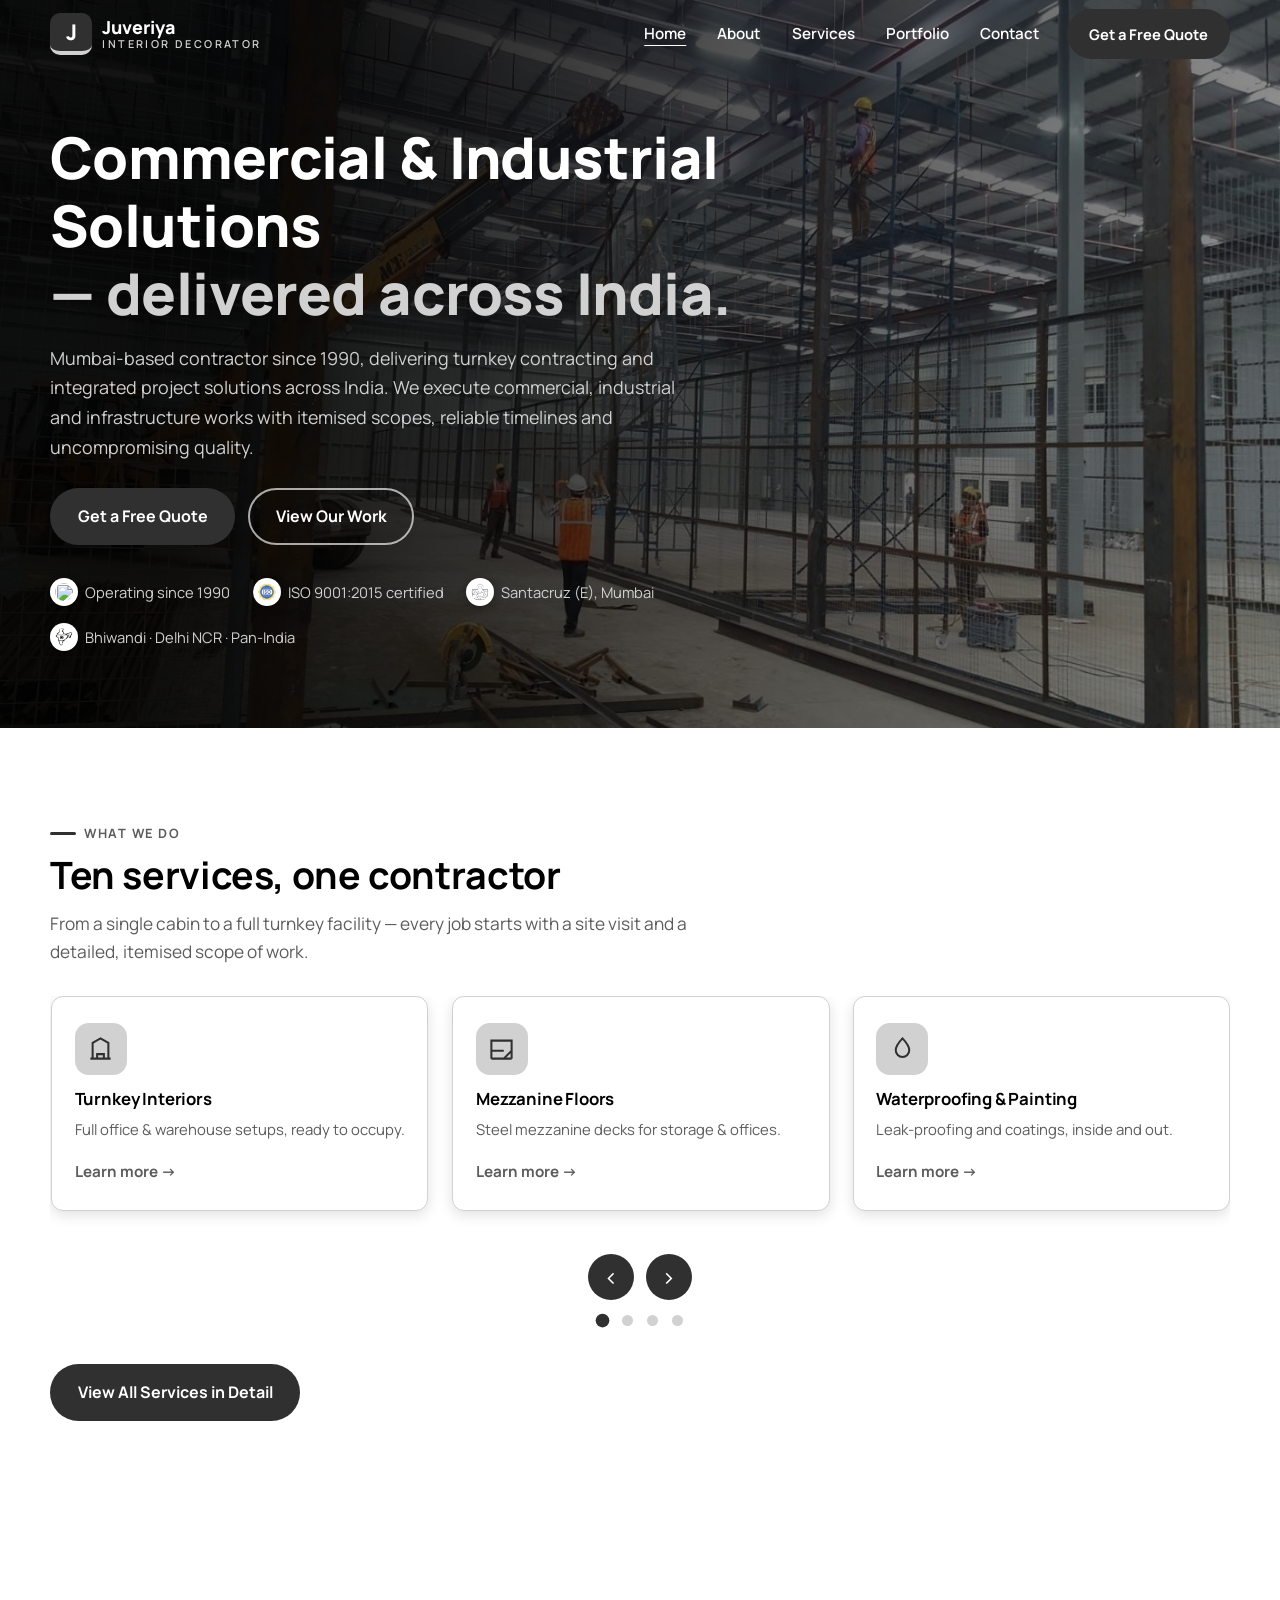
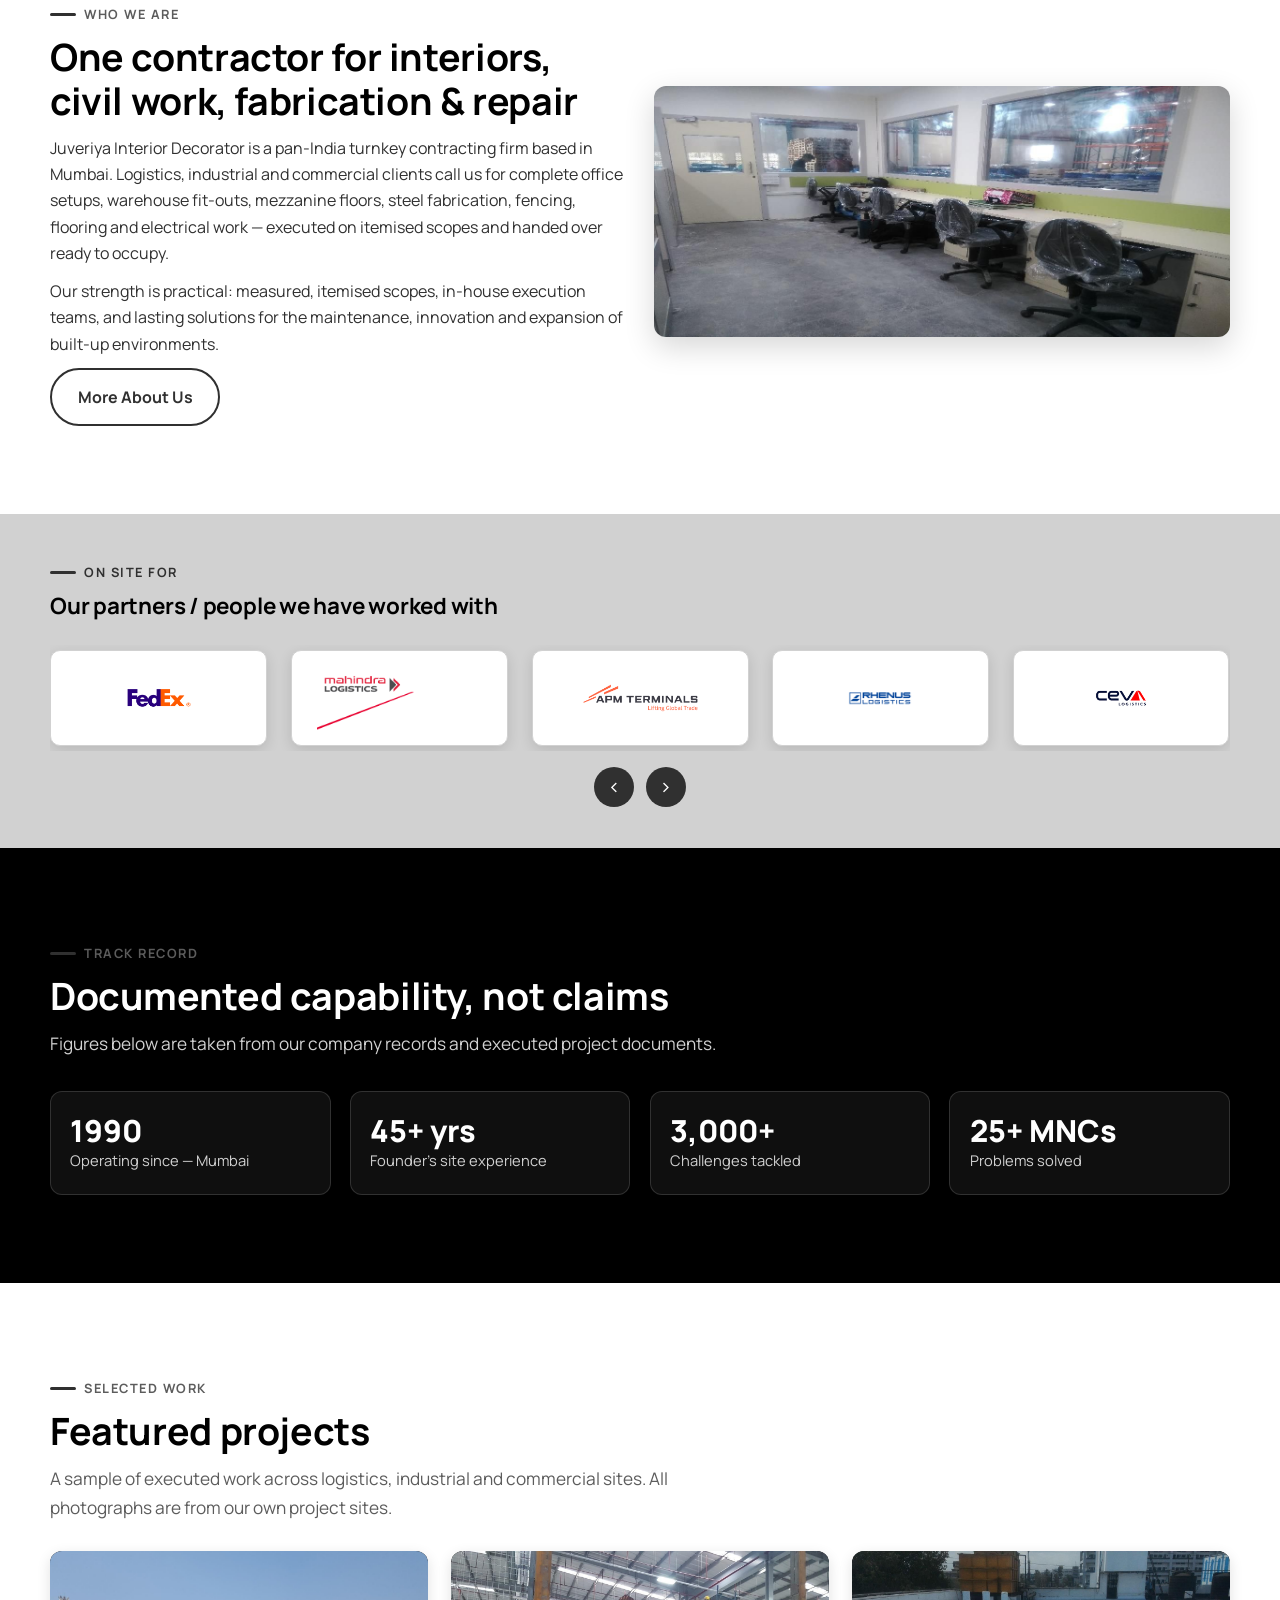
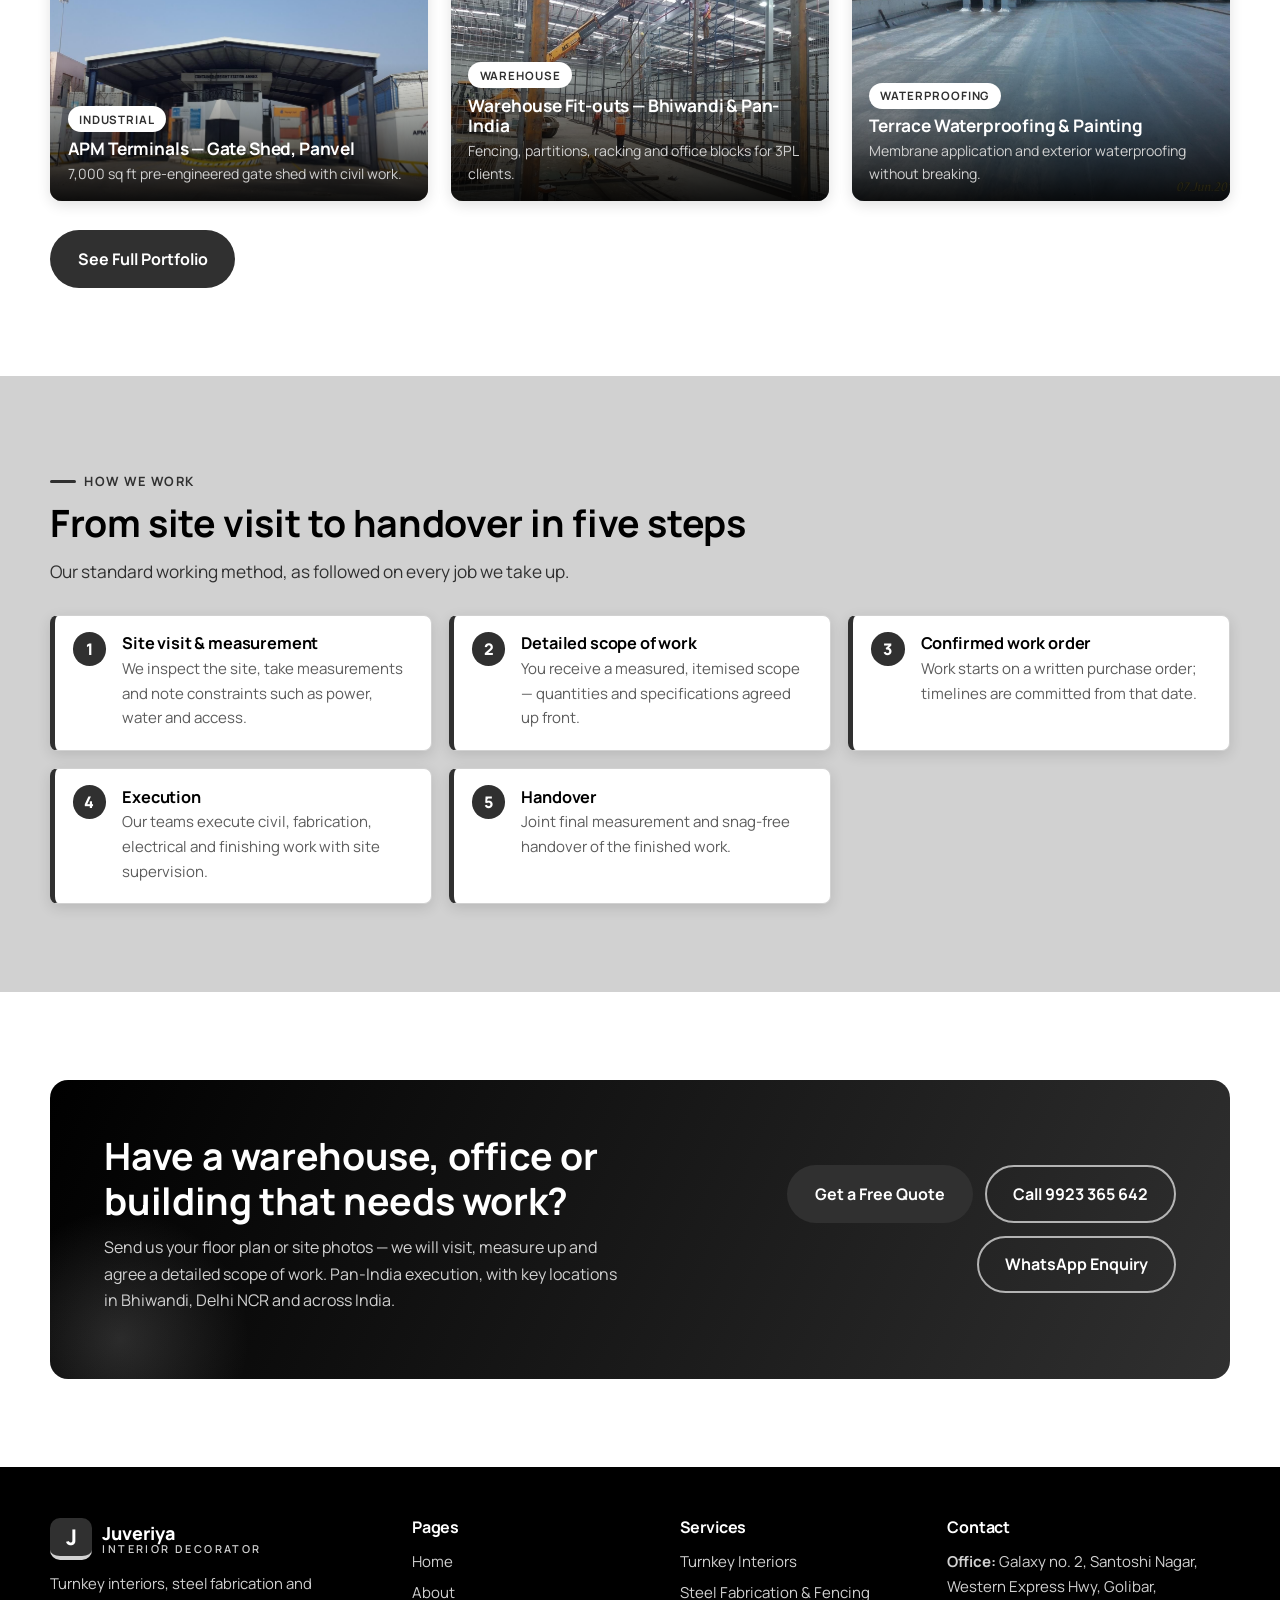
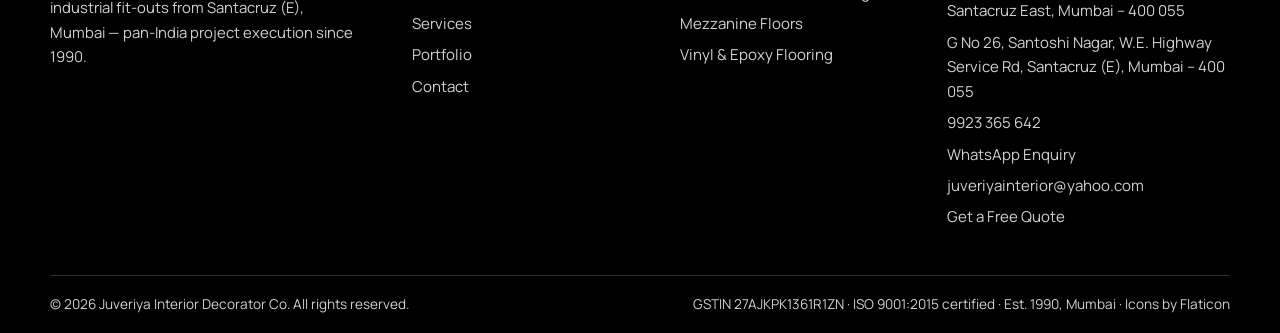
==== index.html @ 7cb2a0de "remove horse-TVS and tagline-Flyjac logo tiles from partner carousel (32 -> 30 tiles); include updat" ====
<!DOCTYPE html>
<html lang="en">
<head>
  <meta charset="UTF-8">
  <meta name="viewport" content="width=device-width, initial-scale=1.0">
  <title>Juveriya Interior Decorator | Pan-India Turnkey Interiors &amp; Industrial Fit-Outs</title>
  <meta name="description" content="Juveriya Interior Decorator, Mumbai (est. 1990, ISO 9001:2015 certified): pan-India turnkey office & warehouse interiors, steel fabrication, mezzanine floors, rolling shutters and vinyl/epoxy flooring for logistics, industrial and commercial clients. Get a free quote.">
  <meta property="og:title" content="Juveriya Interior Decorator | Pan-India Turnkey Interiors & Industrial Fit-Outs">
  <meta property="og:description" content="Mumbai contractor since 1990, executing turnkey projects pan-India — key locations Bhiwandi, Delhi NCR. Trusted by FedEx, Mahindra Logistics, APM Terminals, Rhenus, CEVA, TVS and more.">
  <meta property="og:type" content="website">
  <meta property="og:image" content="assets/images/hero-warehouse-fitout.jpg">
  <link rel="icon" type="image/svg+xml" href="assets/images/favicon.svg">
  <link rel="preconnect" href="https://fonts.googleapis.com">
  <link rel="preconnect" href="https://fonts.gstatic.com" crossorigin>
  <link href="https://fonts.googleapis.com/css2?family=Manrope:wght@400..800&display=swap" rel="stylesheet">
  <link rel="stylesheet" href="https://cdnjs.cloudflare.com/ajax/libs/OwlCarousel2/2.3.4/assets/owl.carousel.min.css">
  <link rel="stylesheet" href="https://cdnjs.cloudflare.com/ajax/libs/OwlCarousel2/2.3.4/assets/owl.theme.default.min.css">
  <link rel="stylesheet" href="css/styles.css">
</head>
<body>
  <a class="skip-link" href="#main">Skip to main content</a>

  <header class="site-header">
    <div class="container">
      <a class="brand" href="index.html" aria-label="Juveriya Interior Decorator — home">
        <span class="brand__mark" aria-hidden="true">J</span>
        <span class="brand__text"><span class="brand__name">Juveriya</span><span class="brand__sub">INTERIOR DECORATOR</span></span>
      </a>
      <nav class="main-nav" aria-label="Primary">
        <button class="nav-toggle" aria-expanded="false" aria-controls="nav-list" aria-label="Open menu"><span></span><span></span><span></span></button>
        <ul class="nav__list" id="nav-list">
          <li><a href="index.html" aria-current="page">Home</a></li>
          <li><a href="about.html">About</a></li>
          <li><a href="services.html">Services</a></li>
          <li><a href="portfolio.html">Portfolio</a></li>
          <li><a href="contact.html">Contact</a></li>
        </ul>
        <a class="btn btn--primary nav__cta" href="contact.html">Get a Free Quote</a>
      </nav>
    </div>
  </header>
  <div class="nav-scrim" aria-hidden="true"></div>

  <main id="main">
    <!-- HERO -->
    <section class="hero" aria-labelledby="hero-heading">
      <div class="hero__bg" aria-hidden="true">
        <img src="assets/images/hero-warehouse-fitout.jpg" alt="" fetchpriority="high">
      </div>
      <div class="container">
        <div class="hero__inner">
          <h1 id="hero-heading">Commercial &amp; Industrial Solutions<br><span class="accent">— delivered across India.</span></h1>
          <p>Mumbai-based contractor since 1990, delivering turnkey contracting and integrated project solutions across India. We execute commercial, industrial and infrastructure works with itemised scopes, reliable timelines and uncompromising quality.</p>
          <div class="hero__ctas">
            <a class="btn btn--primary" href="contact.html">Get a Free Quote</a>
            <a class="btn btn--ghost" href="portfolio.html">View Our Work</a>
          </div>
          <ul class="hero__meta">
            <li><img src="assets/images/icons/chip-calendar.png" alt="" width="24" height="24">Operating since 1990</li>
            <li><img src="assets/images/icons/chip-iso.png" alt="" width="24" height="24">ISO 9001:2015 certified</li>
            <li><img src="assets/images/icons/chip-location.png" alt="" width="24" height="24">Santacruz (E), Mumbai</li>
            <li><img src="assets/images/icons/chip-india.png" alt="" width="24" height="24">Bhiwandi · Delhi NCR · Pan-India</li>
          </ul>
        </div>
      </div>
    </section>

    <!-- SERVICES CAROUSEL -->
    <section class="section" aria-labelledby="services-heading">
      <div class="container">
        <div class="reveal">
          <span class="eyebrow">What we do</span>
          <h2 id="services-heading">Ten services, one contractor</h2>
          <p class="lead">From a single cabin to a full turnkey facility — every job starts with a site visit and a detailed, itemised scope of work.</p>
        </div>
        <div class="owl-carousel owl-theme services-carousel reveal" id="services-carousel">
          <article class="item"><div class="svc-card">
            <div class="card__icon" aria-hidden="true"><svg viewBox="0 0 24 24" fill="none" stroke="currentColor" stroke-width="1.8"><path d="M3 21h18M5 21V7l7-4 7 4v14M9 21v-4h6v4M9 10h.01M15 10h.01"/></svg></div>
            <h3>Turnkey Interiors</h3><p>Full office &amp; warehouse setups, ready to occupy.</p>
            <a class="card__link" href="services.html#turnkey">Learn more →</a>
          </div></article>
          <article class="item"><div class="svc-card">
            <div class="card__icon" aria-hidden="true"><svg viewBox="0 0 24 24" fill="none" stroke="currentColor" stroke-width="1.8"><path d="M3 21V5h18v16M3 21h18M3 14h11M14 21l7-7"/></svg></div>
            <h3>Mezzanine Floors</h3><p>Steel mezzanine decks for storage &amp; offices.</p>
            <a class="card__link" href="services.html#mezzanine">Learn more →</a>
          </div></article>
          <article class="item"><div class="svc-card">
            <div class="card__icon" aria-hidden="true"><svg viewBox="0 0 24 24" fill="none" stroke="currentColor" stroke-width="1.8"><path d="M12 3s6 6.3 6 10.5a6 6 0 0 1-12 0C6 9.3 12 3 12 3Z"/></svg></div>
            <h3>Waterproofing &amp; Painting</h3><p>Leak-proofing and coatings, inside and out.</p>
            <a class="card__link" href="services.html#waterproofing">Learn more →</a>
          </div></article>
          <article class="item"><div class="svc-card">
            <div class="card__icon" aria-hidden="true"><svg viewBox="0 0 24 24" fill="none" stroke="currentColor" stroke-width="1.8"><path d="M4 20V10l5-5h9l2 5v10M4 20h16M8 20v-6h8v6M8 10V5h5"/></svg></div>
            <h3>Fabrication &amp; Steel</h3><p>Sheds, fencing and structural steelwork.</p>
            <a class="card__link" href="services.html#fabrication">Learn more →</a>
          </div></article>
          <article class="item"><div class="svc-card">
            <div class="card__icon" aria-hidden="true"><svg viewBox="0 0 24 24" fill="none" stroke="currentColor" stroke-width="1.8"><path d="M4 5h16M4 12h16M4 19h16M7 3v4M7 10v4M7 17v4"/></svg></div>
            <h3>Racking &amp; Relocation</h3><p>Storage racks, shifting and dismantling.</p>
            <a class="card__link" href="services.html#racking">Learn more →</a>
          </div></article>
          <article class="item"><div class="svc-card">
            <div class="card__icon" aria-hidden="true"><svg viewBox="0 0 24 24" fill="none" stroke="currentColor" stroke-width="1.8"><path d="M13 2 4.5 13.5H11L9.5 22 19 10h-6.5L13 2Z"/></svg></div>
            <h3>Electrical &amp; CCTV</h3><p>Power, lighting, networking and security.</p>
            <a class="card__link" href="services.html#electrical">Learn more →</a>
          </div></article>
          <article class="item"><div class="svc-card">
            <div class="card__icon" aria-hidden="true"><svg viewBox="0 0 24 24" fill="none" stroke="currentColor" stroke-width="1.8"><path d="M7 3h10v5H7zM7 8v11a2 2 0 0 0 2 2h6a2 2 0 0 0 2-2V8M10 12h4"/></svg></div>
            <h3>Plumbing &amp; Finishing</h3><p>Plumbing, cladding and final finishes.</p>
            <a class="card__link" href="services.html#finishing">Learn more →</a>
          </div></article>
          <article class="item"><div class="svc-card">
            <div class="card__icon" aria-hidden="true"><svg viewBox="0 0 24 24" fill="none" stroke="currentColor" stroke-width="1.8"><path d="M3 5h18v14H3zM3 9h18M3 13h18M3 17h18"/></svg></div>
            <h3>Shutters, Gates &amp; Docks</h3><p>Rolling shutters, heavy gates, trolleys, dock fabrication.</p>
            <a class="card__link" href="services.html#shutters-gates">Learn more →</a>
          </div></article>
          <article class="item"><div class="svc-card">
            <div class="card__icon" aria-hidden="true"><svg viewBox="0 0 24 24" fill="none" stroke="currentColor" stroke-width="1.8"><path d="M3 3h18v18H3zM3 12h18M12 3v18"/></svg></div>
            <h3>Vinyl &amp; Epoxy Flooring</h3><p>Heavy-duty vinyl and epoxy floor finishes.</p>
            <a class="card__link" href="services.html#flooring">Learn more →</a>
          </div></article>
          <article class="item"><div class="svc-card">
            <div class="card__icon" aria-hidden="true"><svg viewBox="0 0 24 24" fill="none" stroke="currentColor" stroke-width="1.8"><rect x="6" y="3" width="12" height="18" rx="1"/><circle cx="14.5" cy="12" r="1" fill="currentColor"/><path d="M6 7h12"/></svg></div>
            <h3>Doors &amp; Paneling</h3><p>Safety doors, paneling, molding, ceilings.</p>
            <a class="card__link" href="services.html#doors-paneling">Learn more →</a>
          </div></article>
        </div>
        <div style="margin-top:1.6rem" class="reveal">
          <a class="btn btn--dark" href="services.html">View All Services in Detail</a>
        </div>
      </div>
    </section>

    <!-- INTRO -->
    <section class="section" aria-labelledby="intro-heading">
      <div class="container split">
        <div class="reveal">
          <span class="eyebrow">Who we are</span>
          <h2 id="intro-heading">One contractor for interiors, civil work, fabrication &amp; repair</h2>
          <p>Juveriya Interior Decorator is a pan-India turnkey contracting firm based in Mumbai. Logistics, industrial and commercial clients call us for complete office setups, warehouse fit-outs, mezzanine floors, steel fabrication, fencing, flooring and electrical work — executed on itemised scopes and handed over ready to occupy.</p>
          <p>Our strength is practical: measured, itemised scopes, in-house execution teams, and lasting solutions for the maintenance, innovation and expansion of built-up environments.</p>
          <a class="btn btn--outline" href="about.html">More About Us</a>
        </div>
        <div class="reveal">
          <img src="assets/images/warehouse-office-interior.jpg" alt="Finished warehouse office interior with workstations and glazed partitions executed by Juveriya Interior Decorator" loading="lazy" width="1227" height="535">
        </div>
      </div>
    </section>

    <!-- CLIENTS STRIP -->
    <section class="section section--soft" aria-labelledby="clients-heading" style="padding-block:2.6rem">
      <div class="container">
        <div class="reveal">
          <span class="eyebrow">On site for</span>
          <h2 id="clients-heading" style="font-size:1.4rem">Our partners / people we have worked with</h2>
        </div>
        <ul class="owl-carousel owl-theme clients-carousel reveal" id="clients-carousel" aria-label="Partner and client logos — rotating">
          <li class="item"><img src="assets/images/logos/fedex.png" alt="FedEx" loading="lazy" width="256" height="256"></li>
          <li class="item"><img src="assets/images/logos/mahindra-logistics.png" alt="Mahindra Logistics" loading="lazy" width="423" height="168"></li>
          <li class="item"><img src="assets/images/logos/apm-terminals.png" alt="APM Terminals" loading="lazy" width="900" height="500"></li>
          <li class="item"><img src="assets/images/logos/rhenus.png" alt="Rhenus Logistics" loading="lazy" width="280" height="280"></li>
          <li class="item"><img src="assets/images/logos/ceva-logistics.png" alt="CEVA Logistics" loading="lazy" width="256" height="256"></li>
          <li class="item"><img src="assets/images/logos/tvs-supply-chain.png" alt="TVS Supply Chain Solutions" loading="lazy" width="256" height="256"></li>
          <li class="item"><img src="assets/images/logos/msc.png" alt="MSC" loading="lazy" width="200" height="200"></li>
          <li class="item"><img src="assets/images/logos/dachser.png" alt="Dachser" loading="lazy" width="256" height="256"></li>
          <li class="item"><img src="assets/images/logos/avvashya-cci.png" alt="Avvashya CCI" loading="lazy" width="256" height="256"></li>
          <li class="item"><img src="assets/images/logos/uidai.png" alt="UIDAI" loading="lazy" width="256" height="256"></li>
          <li class="item"><img src="assets/images/logos/the-lalit.png" alt="The Lalit" loading="lazy" width="256" height="256"></li>
          <li class="item"><img src="assets/images/logos/jw-marriott.png" alt="Marriott" loading="lazy" width="256" height="256"></li>
          <li class="item"><img src="assets/images/logos/apl-logistics.png" alt="APL Logistics" loading="lazy" width="900" height="402"></li>
          <li class="item"><img src="assets/images/logos/alcargo.png" alt="Allcargo Logistics" loading="lazy" width="534" height="374"></li>
          <li class="item"><img src="assets/images/logos/birdview_global_logistics_pvt_ltd_logo.jpeg" alt="Birdview Global Logistics" loading="lazy" width="200" height="200"></li>
          <li class="item"><img src="assets/images/logos/Crane_WW_Logo.png" alt="Crane Worldwide Logistics" loading="lazy" width="684" height="180"></li>
          <li class="item"><img src="assets/images/logos/DpWorld.png" alt="DP World" loading="lazy" width="199" height="148"></li>
          <li class="item"><img src="assets/images/logos/emiza_inc.png" alt="Emiza" loading="lazy" width="820" height="360"></li>
          <li class="item"><img src="assets/images/logos/feiCargo.png" alt="FEI Cargo" loading="lazy" width="148" height="148"></li>
          <li class="item"><img src="assets/images/logos/Flyjack.png" alt="Flyjack" loading="lazy" width="447" height="447"></li>
          <li class="item"><img src="assets/images/logos/Furlenco.jpg" alt="Furlenco" loading="lazy" width="2480" height="969"></li>
          <li class="item"><img src="assets/images/logos/K11.png" alt="K11 Academy" loading="lazy" width="499" height="300"></li>
          <li class="item"><img src="assets/images/logos/KSH.png" alt="KSH" loading="lazy" width="400" height="265"></li>
          <li class="item"><img src="assets/images/logos/mantra.jpg" alt="Mantra" loading="lazy" width="360" height="360"></li>
          <li class="item"><img src="assets/images/logos/Mol.png" alt="MOL" loading="lazy" width="255" height="82"></li>
          <li class="item"><img src="assets/images/logos/New_Breed_Logistics_logo_200x116.jpg" alt="New Breed Logistics" loading="lazy" width="200" height="116"></li>
          <li class="item"><img src="assets/images/logos/psipl.png" alt="PSIPL" loading="lazy" width="586" height="363"></li>
          <li class="item"><img src="assets/images/logos/SaarTransport.jpg" alt="SAR Transport" loading="lazy" width="200" height="200"></li>
          <li class="item"><img src="assets/images/logos/samsara.png" alt="Samsara Shipping" loading="lazy" width="771" height="181"></li>
          <li class="item"><img src="assets/images/logos/technova-logo-new.png" alt="TechNova" loading="lazy" width="500" height="451"></li>
        </ul>
      </div>
    </section>

    <!-- NUMBERS -->
    <section class="section section--dark" aria-labelledby="numbers-heading">
      <div class="container">
        <div class="reveal">
          <span class="eyebrow">Track record</span>
          <h2 id="numbers-heading">Documented capability, not claims</h2>
          <p class="lead">Figures below are taken from our company records and executed project documents.</p>
        </div>
        <div class="stats reveal">
          <div class="stat"><div class="stat__num">1990</div><div class="stat__label">Operating since — Mumbai</div></div>
          <div class="stat"><div class="stat__num">45+ yrs</div><div class="stat__label">Founder's site experience</div></div>
          <div class="stat"><div class="stat__num">3,000+</div><div class="stat__label">Challenges tackled</div></div>
          <div class="stat"><div class="stat__num">25+ MNCs</div><div class="stat__label">Problems solved</div></div>
        </div>
      </div>
    </section>

    <!-- FEATURED PROJECTS -->
    <section class="section" aria-labelledby="featured-heading">
      <div class="container">
        <div class="reveal">
          <span class="eyebrow">Selected work</span>
          <h2 id="featured-heading">Featured projects</h2>
          <p class="lead">A sample of executed work across logistics, industrial and commercial sites. All photographs are from our own project sites.</p>
        </div>
        <div class="grid grid--3" style="margin-top:1.8rem">
          <a class="project-card reveal" href="portfolio.html">
            <img src="assets/images/apm-gate-shed-panvel.jpg" alt="Completed 7,000 sq ft gate shed at APM Terminals, Panvel" loading="lazy" width="1520" height="1054">
            <div class="project-card__body"><span class="tag">Industrial</span><h3>APM Terminals — Gate Shed, Panvel</h3><p>7,000 sq ft pre-engineered gate shed with civil work.</p></div>
          </a>
          <a class="project-card reveal" href="portfolio.html">
            <img src="assets/images/hero-warehouse-fitout.jpg" alt="Wire-mesh fencing and partition work inside a large warehouse" loading="lazy" width="1412" height="917">
            <div class="project-card__body"><span class="tag">Warehouse</span><h3>Warehouse Fit-outs — Bhiwandi &amp; Pan-India</h3><p>Fencing, partitions, racking and office blocks for 3PL clients.</p></div>
          </a>
          <a class="project-card reveal" href="portfolio.html">
            <img src="assets/images/terrace-waterproofing-membrane.jpg" alt="Terrace waterproofing membrane applied over a large roof" loading="lazy" width="1467" height="880">
            <div class="project-card__body"><span class="tag">Waterproofing</span><h3>Terrace Waterproofing &amp; Painting</h3><p>Membrane application and exterior waterproofing without breaking.</p></div>
          </a>
        </div>
        <div style="margin-top:1.8rem" class="reveal">
          <a class="btn btn--dark" href="portfolio.html">See Full Portfolio</a>
        </div>
      </div>
    </section>

    <!-- HOW WE WORK -->
    <section class="section section--soft" aria-labelledby="process-heading">
      <div class="container">
        <div class="reveal">
          <span class="eyebrow">How we work</span>
          <h2 id="process-heading">From site visit to handover in five steps</h2>
          <p class="lead">Our standard working method, as followed on every job we take up.</p>
        </div>
        <div class="steps">
          <div class="step reveal"><h3>Site visit &amp; measurement</h3><p>We inspect the site, take measurements and note constraints such as power, water and access.</p></div>
          <div class="step reveal"><h3>Detailed scope of work</h3><p>You receive a measured, itemised scope — quantities and specifications agreed up front.</p></div>
          <div class="step reveal"><h3>Confirmed work order</h3><p>Work starts on a written purchase order; timelines are committed from that date.</p></div>
          <div class="step reveal"><h3>Execution</h3><p>Our teams execute civil, fabrication, electrical and finishing work with site supervision.</p></div>
          <div class="step reveal"><h3>Handover</h3><p>Joint final measurement and snag-free handover of the finished work.</p></div>
        </div>
      </div>
    </section>

    <!-- CTA -->
    <section class="section" aria-labelledby="cta-heading">
      <div class="container">
        <div class="cta-banner reveal">
          <div>
            <h2 id="cta-heading">Have a warehouse, office or building that needs work?</h2>
            <p>Send us your floor plan or site photos — we will visit, measure up and agree a detailed scope of work. Pan-India execution, with key locations in Bhiwandi, Delhi NCR and across India.</p>
          </div>
          <div class="cta-banner__actions">
            <a class="btn btn--primary" href="contact.html">Get a Free Quote</a>
            <a class="btn btn--ghost" href="tel:+919923365642">Call 9923 365 642</a>
            <a class="btn btn--ghost" href="https://wa.me/919923365642" target="_blank" rel="noopener">WhatsApp Enquiry</a>
          </div>
        </div>
      </div>
    </section>
  </main>

  <footer class="site-footer">
    <div class="container">
      <div class="footer-grid">
        <div class="footer-brand">
          <a class="brand" href="index.html" aria-label="Juveriya Interior Decorator — home">
            <span class="brand__mark" aria-hidden="true">J</span>
            <span class="brand__text"><span class="brand__name">Juveriya</span><span class="brand__sub">INTERIOR DECORATOR</span></span>
          </a>
          <p>Turnkey interiors, steel fabrication and industrial fit-outs from Santacruz (E), Mumbai — pan-India project execution since 1990.</p>
        </div>
        <nav aria-label="Footer">
          <h3>Pages</h3>
          <ul>
            <li><a href="index.html">Home</a></li>
            <li><a href="about.html">About</a></li>
            <li><a href="services.html">Services</a></li>
            <li><a href="portfolio.html">Portfolio</a></li>
            <li><a href="contact.html">Contact</a></li>
          </ul>
        </nav>
        <nav aria-label="Services footer">
          <h3>Services</h3>
          <ul>
            <li><a href="services.html#turnkey">Turnkey Interiors</a></li>
            <li><a href="services.html#fabrication">Steel Fabrication &amp; Fencing</a></li>
            <li><a href="services.html#mezzanine">Mezzanine Floors</a></li>
            <li><a href="services.html#flooring">Vinyl &amp; Epoxy Flooring</a></li>
          </ul>
        </nav>
        <div>
          <h3>Contact</h3>
          <ul>
            <li><strong>Office:</strong> Galaxy no. 2, Santoshi Nagar, Western Express Hwy, Golibar, Santacruz East, Mumbai – 400 055</li>
            <li>G No 26, Santoshi Nagar, W.E. Highway Service Rd, Santacruz (E), Mumbai – 400 055</li>
            <li><a href="tel:+919923365642">9923 365 642</a></li>
            <li><a href="https://wa.me/919923365642" target="_blank" rel="noopener">WhatsApp Enquiry</a></li>
            <li><a href="mailto:juveriyainterior@yahoo.com">juveriyainterior@yahoo.com</a></li>
            <li><a href="contact.html">Get a Free Quote</a></li>
          </ul>
        </div>
      </div>
      <div class="footer-bottom">
        <p>© <span data-year>2026</span> Juveriya Interior Decorator Co. All rights reserved.</p>
        <p>GSTIN 27AJKPK1361R1ZN · ISO 9001:2015 certified · Est. 1990, Mumbai · Icons by <a href="https://www.flaticon.com/" target="_blank" rel="noopener">Flaticon</a></p>
      </div>
    </div>
  </footer>

  <script src="https://cdnjs.cloudflare.com/ajax/libs/jquery/3.7.1/jquery.min.js"></script>
  <script src="https://cdnjs.cloudflare.com/ajax/libs/OwlCarousel2/2.3.4/owl.carousel.min.js"></script>
  <script src="js/main.js" defer></script>
</body>
</html>
---- css/styles.css ----
/* ============================================================
   Juveriya Interior Decorator — styles.css
   Brand tokens (re-theme here): colours, fonts, spacing.
   Mobile-first. Breakpoints: 720px (tablet), 1080px (desktop).
   ============================================================ */
:root {
  /* ---- Brand: graphite-grey palette (client design system) ---- */
  --black: #000000;          /* strong backgrounds, headings */
  --graphite-900: #303030;   /* dark graphite: primary surfaces, controls */
  --graphite-600: #5C5C5C;   /* graphite grey: secondary surfaces & accents */
  --graphite-200: #D1D1D1;   /* light grey: borders, dividers, muted elements */
  --white: #FFFFFF;

  /* Semantic aliases */
  --ink: var(--graphite-900);      /* body text */
  --muted: var(--graphite-600);    /* secondary text */
  --line: var(--graphite-200);     /* borders */
  --bg: var(--white);
  --bg-soft: var(--graphite-200);  /* secondary section surface */
  --bg-dark: var(--black);         /* strong section surface */
  --accent: var(--graphite-900);   /* primary actions & accents (light surfaces) */
  --on-dark: var(--graphite-200);  /* secondary text on dark surfaces */

  /* Type */
  --font-head: "Manrope", "Segoe UI", system-ui, -apple-system, sans-serif;
  --font-body: "Manrope", "Segoe UI", system-ui, -apple-system, sans-serif;
  --fs-hero: clamp(2rem, 5.2vw + 1rem, 3.6rem);
  --fs-h2: clamp(1.55rem, 2.6vw + 1rem, 2.35rem);
  --fs-h3: 1.18rem;
  --lh: 1.65;

  /* Spacing & shape */
  --space-section: clamp(3.2rem, 7vw, 5.5rem);
  --container: 1180px;
  --radius: 12px;
  --radius-sm: 8px;
  --shadow: 0 10px 30px rgba(0, 0, 0, 0.16);
  --shadow-sm: 0 4px 14px rgba(0, 0, 0, 0.12);
  --header-h: 68px;
}

/* Reset-ish */
*, *::before, *::after { box-sizing: border-box; }
* { margin: 0; }
html { scroll-behavior: smooth; scroll-padding-top: calc(var(--header-h) + 12px); }
body {
  font-family: var(--font-body);
  color: var(--ink);
  background: var(--bg);
  line-height: var(--lh);
  font-size: 1rem;
  -webkit-font-smoothing: antialiased;
}
img { max-width: 100%; height: auto; display: block; }
a { color: var(--graphite-600); }
a:hover { color: var(--black); }
h1, h2, h3, h4 { font-family: var(--font-head); line-height: 1.18; color: var(--black); letter-spacing: -0.01em; }
p { margin-block: 0.7em; }
ul { padding-left: 1.15rem; }
li { margin-block: 0.3em; }

/* Accessibility helpers */
.skip-link {
  position: absolute; left: 1rem; top: -4rem; z-index: 200;
  background: var(--black); color: #fff; padding: 0.6rem 1rem;
  border-radius: 0 0 var(--radius-sm) var(--radius-sm); text-decoration: none;
  transition: top 0.2s ease;
}
.skip-link:focus { top: 0; }
:focus-visible { outline: 3px solid var(--black); outline-offset: 2px; border-radius: 4px; }
/* Focus must stay visible on dark surfaces (hero, page headers, dark sections,
   CTA banner, footer, lightbox, mobile drawer) */
.hero :focus-visible, .page-hero :focus-visible, .section--dark :focus-visible,
.cta-banner :focus-visible, .site-footer :focus-visible, .lightbox :focus-visible {
  outline-color: var(--white);
}
@media (max-width: 860px) {
  .main-nav .nav__list a:focus-visible { outline-color: var(--white); }
}

.container { width: min(100% - 2.5rem, var(--container)); margin-inline: auto; }
.section { padding-block: var(--space-section); }
.section--soft { background: var(--bg-soft); }
.section--soft .lead, .section--soft .eyebrow { color: var(--graphite-900); }
.section--dark { background: var(--bg-dark); color: var(--on-dark); }
.section--dark h2, .section--dark h3 { color: #fff; }

.eyebrow {
  display: inline-flex; align-items: center; gap: 0.5rem;
  font-size: 0.8rem; font-weight: 700; letter-spacing: 0.12em; text-transform: uppercase;
  color: var(--graphite-600); margin-bottom: 0.6rem;
}
.eyebrow::before { content: ""; width: 26px; height: 3px; background: var(--graphite-900); border-radius: 2px; }
.section h2 { font-size: var(--fs-h2); margin-bottom: 0.4rem; }
.lead { font-size: 1.08rem; color: var(--muted); max-width: 62ch; }
.section--dark .lead { color: var(--on-dark); }

/* Buttons */
.btn {
  display: inline-flex; align-items: center; justify-content: center; gap: 0.5rem;
  font-family: var(--font-head); font-weight: 700; font-size: 1rem;
  padding: 0.85rem 1.6rem; border-radius: 999px; text-decoration: none;
  border: 2px solid transparent; cursor: pointer;
  transition: transform 0.15s ease, background 0.2s ease, color 0.2s ease, border-color 0.2s ease;
}
.btn:hover { transform: translateY(-2px); }
.btn--primary { background: var(--graphite-900); color: #fff; }
.btn--primary:hover { background: var(--black); color: #fff; }
.btn--dark { background: var(--graphite-900); color: #fff; }
.btn--dark:hover { background: var(--black); }
.btn--ghost { border-color: rgba(255, 255, 255, 0.65); color: #fff; }
.btn--ghost:hover { background: rgba(255, 255, 255, 0.12); }
.btn--outline { border-color: var(--graphite-900); color: var(--graphite-900); background: transparent; }
.btn--outline:hover { background: var(--graphite-900); color: #fff; }

/* ============ Header ============ */
.site-header {
  position: fixed; inset: 0 0 auto 0; z-index: 100; height: var(--header-h);
  display: flex; align-items: center;
  background: transparent; transition: background 0.25s ease, box-shadow 0.25s ease;
}
.site-header .container { display: flex; align-items: center; justify-content: space-between; gap: 1rem; }
.site-header.is-solid { background: rgba(255, 255, 255, 0.97); box-shadow: 0 2px 16px rgba(0, 0, 0, 0.16); backdrop-filter: blur(6px); }
.brand { display: flex; align-items: center; gap: 0.65rem; text-decoration: none; }
.brand__mark {
  width: 42px; height: 42px; border-radius: 10px; flex: none;
  background: var(--graphite-900); color: #fff;
  display: grid; place-items: center;
  font-family: var(--font-head); font-weight: 800; font-size: 1.35rem;
  border-bottom: 4px solid var(--graphite-200);
}
.brand__text { line-height: 1.15; }
.brand__name { display: block; font-family: var(--font-head); font-weight: 800; font-size: 1.12rem; color: #fff; }
.brand__sub { display: block; font-size: 0.68rem; font-weight: 600; letter-spacing: 0.22em; color: var(--graphite-200); }
.site-header.is-solid .brand__name { color: var(--black); }
.site-header.is-solid .brand__sub { color: var(--graphite-600); }

.main-nav { display: flex; align-items: center; gap: 0.4rem; }
.nav__list { display: flex; gap: 0.25rem; list-style: none; margin: 0; padding: 0; }
.nav__list a {
  display: block; padding: 0.55rem 0.85rem; border-radius: 8px;
  text-decoration: none; font-weight: 600; font-size: 0.95rem; color: #fff;
  transition: background 0.2s, color 0.2s;
}
.nav__list a:hover { background: rgba(255, 255, 255, 0.14); }
.nav__list a[aria-current="page"] { color: #fff; text-decoration: underline; text-underline-offset: 6px; }
.site-header.is-solid .nav__list a { color: var(--graphite-900); }
.site-header.is-solid .nav__list a:hover { background: var(--bg-soft); color: var(--black); }
.site-header.is-solid .nav__list a[aria-current="page"] { color: var(--black); }
.nav__cta { margin-left: 0.5rem; padding: 0.65rem 1.25rem; font-size: 0.92rem; }
.nav-toggle {
  display: none; background: none; border: 0; cursor: pointer; padding: 0.6rem;
  border-radius: 8px;
}
.nav-toggle span { display: block; width: 26px; height: 3px; border-radius: 2px; background: #fff; margin: 5px 0; transition: transform 0.25s, opacity 0.2s; }
.site-header.is-solid .nav-toggle span { background: var(--black); }

/* ============ Hero ============ */
.hero { position: relative; color: #fff; overflow: clip; background: var(--black); }
.hero__bg { position: absolute; inset: 0; }
.hero__bg img { width: 100%; height: 100%; object-fit: cover; }
.hero__bg::after {
  content: ""; position: absolute; inset: 0;
  background: linear-gradient(100deg, rgba(0, 0, 0, 0.92) 20%, rgba(0, 0, 0, 0.66) 55%, rgba(0, 0, 0, 0.4) 100%);
}
.hero__inner { position: relative; z-index: 1; padding-block: calc(var(--header-h) + 3.5rem) 4.5rem; max-width: 720px; }
.hero h1 { color: #fff; font-size: var(--fs-hero); font-weight: 800; margin-bottom: 1rem; }
.hero h1 .accent { color: var(--graphite-200); }
.hero p { font-size: 1.12rem; color: var(--on-dark); max-width: 58ch; }
.hero__ctas { display: flex; flex-wrap: wrap; gap: 0.8rem; margin-top: 1.6rem; }
.hero__meta { display: flex; flex-wrap: wrap; gap: 0.5rem 1.4rem; margin-top: 1.8rem; padding: 0; list-style: none; font-size: 0.92rem; color: var(--on-dark); }
.hero__meta li { display: inline-flex; align-items: center; gap: 0.45rem; }
.hero__meta img { box-sizing: border-box; width: 28px; height: 28px; flex: none; background: #fff; border-radius: 50%; padding: 5px; box-shadow: 0 2px 8px rgba(0, 0, 0, 0.35); }

.page-hero { background: var(--graphite-900); color: #fff; padding-block: calc(var(--header-h) + 2.5rem) 3rem; position: relative; overflow: clip; }
.page-hero::after { content: ""; position: absolute; right: -70px; top: -70px; width: 300px; height: 300px; border-radius: 50%; background: radial-gradient(circle, rgba(209, 209, 209, 0.22), transparent 70%); }
.page-hero h1 { color: #fff; font-size: clamp(1.9rem, 4vw + 1rem, 2.9rem); }
.page-hero p { color: var(--on-dark); max-width: 62ch; }
.breadcrumb { font-size: 0.88rem; color: var(--on-dark); margin-bottom: 0.6rem; }
.breadcrumb a { color: #fff; text-decoration: underline; text-underline-offset: 3px; }

/* ============ Cards & grids ============ */
.grid { display: grid; gap: 1.4rem; }
.grid--2 { grid-template-columns: 1fr; }
.grid--3 { grid-template-columns: 1fr; }
.grid--4 { grid-template-columns: 1fr; }

.card {
  background: #fff; border: 1px solid var(--line); border-radius: var(--radius);
  padding: 1.7rem 1.5rem; box-shadow: var(--shadow-sm);
  transition: transform 0.2s ease, box-shadow 0.2s ease;
  display: flex; flex-direction: column; gap: 0.55rem;
}
.card:hover { transform: translateY(-5px); box-shadow: var(--shadow); }
.card h3 { font-size: var(--fs-h3); }
.card p { color: var(--muted); font-size: 0.97rem; margin: 0; }
.card__icon {
  width: 52px; height: 52px; border-radius: 14px; display: grid; place-items: center;
  background: var(--graphite-200); color: var(--graphite-900); margin-bottom: 0.4rem;
}
.card__icon svg { width: 27px; height: 27px; }
.card__link { margin-top: auto; padding-top: 0.6rem; font-weight: 700; font-size: 0.95rem; color: var(--graphite-600); text-decoration: none; display: inline-flex; align-items: center; gap: 0.35rem; }
.card__link:hover { color: var(--black); text-decoration: underline; }

/* Project cards */
.project-card {
  position: relative; border-radius: var(--radius); overflow: clip;
  background: var(--black); box-shadow: var(--shadow-sm); text-decoration: none;
  display: block; transition: transform 0.2s ease, box-shadow 0.2s ease;
}
.project-card:hover { transform: translateY(-5px); box-shadow: var(--shadow); }
.project-card img { width: 100%; height: 250px; object-fit: cover; transition: transform 0.45s ease; }
.project-card:hover img { transform: scale(1.06); }
.project-card__body { position: absolute; inset: auto 0 0 0; padding: 2.6rem 1.1rem 1rem; color: #fff;
  background: linear-gradient(transparent, rgba(0, 0, 0, 0.92)); }
.tag {
  display: inline-block; font-size: 0.72rem; font-weight: 700; letter-spacing: 0.08em; text-transform: uppercase;
  background: var(--white); color: var(--graphite-900); border-radius: 999px; padding: 0.22rem 0.7rem; margin-bottom: 0.45rem;
}
.project-card h3 { color: #fff; font-size: 1.08rem; }
.project-card p { font-size: 0.88rem; color: var(--graphite-200); margin: 0.15rem 0 0; }

/* Stats */
.stats { display: grid; grid-template-columns: repeat(2, 1fr); gap: 1.2rem; margin-top: 2rem; }
.stat { background: rgba(255, 255, 255, 0.06); border: 1px solid rgba(255, 255, 255, 0.14); border-radius: var(--radius); padding: 1.4rem 1.2rem; }
.stat__num { font-family: var(--font-head); font-weight: 800; font-size: 1.9rem; color: #fff; line-height: 1.1; }
.stat__label { font-size: 0.92rem; color: var(--on-dark); }

/* Process steps */
.steps { counter-reset: step; display: grid; gap: 1.1rem; margin-top: 1.8rem; }
.step { position: relative; background: #fff; border: 1px solid var(--line); border-left: 5px solid var(--graphite-900);
  border-radius: var(--radius-sm); padding: 1.15rem 1.25rem 1.15rem 4.2rem; box-shadow: var(--shadow-sm); }
.step::before {
  counter-increment: step; content: counter(step);
  position: absolute; left: 1.1rem; top: 1rem;
  width: 2.1rem; height: 2.1rem; border-radius: 50%;
  background: var(--graphite-900); color: #fff; font-family: var(--font-head); font-weight: 800;
  display: grid; place-items: center; font-size: 1rem;
}
.step h3 { font-size: 1.02rem; margin-bottom: 0.2rem; }
.step p { margin: 0; font-size: 0.94rem; color: var(--muted); }

/* Client chips */
.chips { display: flex; flex-wrap: wrap; gap: 0.6rem; list-style: none; padding: 0; margin-top: 1.4rem; }
.chips li { background: #fff; border: 1px solid var(--line); border-radius: 999px; padding: 0.5rem 1.1rem; font-weight: 600; font-size: 0.9rem; color: var(--graphite-900); box-shadow: var(--shadow-sm); }

/* CTA banner */
.cta-banner { background: linear-gradient(115deg, var(--black), var(--graphite-900)); color: #fff; border-radius: 18px; padding: clamp(2rem, 5vw, 3.4rem); display: grid; gap: 1.2rem; align-items: center; position: relative; overflow: clip; }
.cta-banner::before { content: ""; position: absolute; left: -60px; bottom: -90px; width: 260px; height: 260px; border-radius: 50%; background: radial-gradient(circle, rgba(209, 209, 209, 0.18), transparent 70%); }
.cta-banner h2 { color: #fff; }
.cta-banner p { color: var(--on-dark); max-width: 52ch; }
.cta-banner__actions { display: flex; flex-wrap: wrap; gap: 0.8rem; }

/* ============ Services carousel (OwlCarousel2) ============ */
.services-carousel { margin-top: 1.8rem; }
.svc-card {
  background: #fff; border: 1px solid var(--line); border-radius: var(--radius);
  padding: 1.6rem 1.4rem; box-shadow: var(--shadow-sm);
  display: flex; flex-direction: column; gap: 0.5rem; height: 100%;
  transition: transform 0.2s ease, box-shadow 0.2s ease;
}
.svc-card:hover { transform: translateY(-5px); box-shadow: var(--shadow); }
.svc-card h3 { font-size: 1.05rem; }
.svc-card p { color: var(--muted); font-size: 0.93rem; margin: 0; flex: none; }
/* Fallback when Owl JS/CDN is unavailable: plain responsive grid */
.services-carousel.owl-carousel:not(.owl-loaded) { display: grid; gap: 1.4rem; }
@media (min-width: 720px) {
  .services-carousel.owl-carousel:not(.owl-loaded) { grid-template-columns: repeat(2, 1fr); }
}
@media (min-width: 1100px) {
  .services-carousel.owl-carousel:not(.owl-loaded) { grid-template-columns: repeat(3, 1fr); }
}
@media (min-width: 1400px) {
  .services-carousel.owl-carousel:not(.owl-loaded) { grid-template-columns: repeat(4, 1fr); }
}
/* Owl nav + dots themed with brand variables */
.services-carousel.owl-theme .owl-nav { margin-top: 1.2rem; text-align: center; }
.services-carousel.owl-theme .owl-nav button.owl-prev,
.services-carousel.owl-theme .owl-nav button.owl-next {
  width: 46px; height: 46px; border-radius: 50%;
  background: var(--graphite-900); color: #fff; font-size: 1.5rem; line-height: 1;
  margin: 0 0.35rem; transition: background 0.2s ease, transform 0.15s ease;
}
.services-carousel.owl-theme .owl-nav button.owl-prev:hover,
.services-carousel.owl-theme .owl-nav button.owl-next:hover { background: var(--black); color: #fff; transform: translateY(-2px); }
.services-carousel.owl-theme .owl-nav button:focus-visible { outline: 3px solid var(--black); outline-offset: 2px; }
.services-carousel.owl-theme .owl-dots { margin-top: 0.6rem; }
.services-carousel.owl-theme .owl-dots .owl-dot span {
  width: 11px; height: 11px; background: var(--line); transition: background 0.2s ease, transform 0.2s ease;
}
.services-carousel.owl-theme .owl-dots .owl-dot:hover span { background: var(--muted); }
.services-carousel.owl-theme .owl-dots .owl-dot.active span { background: var(--graphite-900); transform: scale(1.25); }

/* ============ Client logo carousel (rotating strip) ============ */
.clients-carousel { margin-top: 1.6rem; list-style: none; padding: 0; }
.clients-carousel .item {
  background: #fff; border: 1px solid var(--line); border-radius: 10px;
  box-shadow: var(--shadow-sm); height: 96px; padding: 14px 18px;
  display: flex; align-items: center; justify-content: center;
  transition: box-shadow 0.2s ease;
}
.clients-carousel .item:hover { box-shadow: var(--shadow); }
.clients-carousel .item img { max-width: 100%; max-height: 100%; object-fit: contain; display: block; }
/* Fallback grid if the Owl CDN is unavailable */
.clients-carousel.owl-carousel:not(.owl-loaded) { display: grid; grid-template-columns: repeat(2, 1fr); gap: 0.9rem; }
@media (min-width: 768px) {
  .clients-carousel.owl-carousel:not(.owl-loaded) { grid-template-columns: repeat(4, 1fr); }
}
@media (min-width: 1100px) {
  .clients-carousel.owl-carousel:not(.owl-loaded) { grid-template-columns: repeat(6, 1fr); }
}
.clients-carousel.owl-theme .owl-nav { margin-top: 1rem; text-align: center; }
.clients-carousel.owl-theme .owl-nav button.owl-prev,
.clients-carousel.owl-theme .owl-nav button.owl-next {
  width: 40px; height: 40px; border-radius: 50%;
  background: var(--graphite-900); color: #fff; font-size: 1.3rem; line-height: 1;
  margin: 0 0.35rem; transition: background 0.2s ease, transform 0.15s ease;
}
.clients-carousel.owl-theme .owl-nav button.owl-prev:hover,
.clients-carousel.owl-theme .owl-nav button.owl-next:hover { background: var(--black); color: #fff; transform: translateY(-2px); }
.clients-carousel.owl-theme .owl-nav button:focus-visible { outline: 3px solid var(--black); outline-offset: 2px; }

/* ============ Portfolio ============ */
.filters { display: flex; flex-wrap: wrap; gap: 0.6rem; margin: 1.6rem 0 1.8rem; }
.filter-btn {
  font-family: var(--font-head); font-weight: 700; font-size: 0.9rem;
  border: 2px solid var(--line); background: #fff; color: var(--graphite-900);
  border-radius: 999px; padding: 0.55rem 1.25rem; cursor: pointer;
  transition: background 0.2s, color 0.2s, border-color 0.2s;
}
.filter-btn:hover { border-color: var(--graphite-600); }
.filter-btn[aria-pressed="true"] { background: var(--graphite-900); border-color: var(--graphite-900); color: #fff; }
.portfolio-grid { display: grid; gap: 1.4rem; }
.portfolio-item { transition: opacity 0.3s ease, transform 0.3s ease; }
.portfolio-item.is-hidden { display: none; }
.portfolio-item.is-fading { opacity: 0; transform: scale(0.96); }
.portfolio-item button { all: unset; display: block; width: 100%; cursor: pointer; border-radius: var(--radius); }
.portfolio-item button:focus-visible { outline: 3px solid var(--black); outline-offset: 3px; }

/* Lightbox */
.lightbox { position: fixed; inset: 0; z-index: 300; display: none; align-items: center; justify-content: center; padding: 1rem; }
.lightbox.is-open { display: flex; }
.lightbox__backdrop { position: absolute; inset: 0; background: rgba(0, 0, 0, 0.92); }
.lightbox__figure { position: relative; z-index: 1; max-width: min(920px, 100%); background: var(--graphite-900); border-radius: var(--radius); overflow: clip; box-shadow: var(--shadow); }
.lightbox__figure img { width: 100%; max-height: 70vh; object-fit: contain; background: var(--black); }
.lightbox__caption { padding: 1rem 1.3rem 1.25rem; color: var(--on-dark); }
.lightbox__caption h3 { color: #fff; font-size: 1.1rem; }
.lightbox__caption p { margin: 0.25rem 0 0; font-size: 0.92rem; color: var(--graphite-200); }
.lightbox__count { font-size: 0.8rem; color: var(--graphite-200); margin-top: 0.4rem; display: block; }
.lightbox__btn {
  position: absolute; z-index: 2; width: 44px; height: 44px; border-radius: 50%;
  border: 0; cursor: pointer; background: rgba(255, 255, 255, 0.94); color: var(--graphite-900);
  font-size: 1.3rem; font-weight: 800; display: grid; place-items: center; line-height: 1;
}
.lightbox__btn:hover { background: var(--graphite-200); }
.lightbox__close { top: 0.7rem; right: 0.7rem; }
.lightbox__prev { left: 0.7rem; top: 38%; }
.lightbox__next { right: 0.7rem; top: 38%; }

/* ============ Forms ============ */
.contact-layout { display: grid; gap: 2rem; }
.form-card { background: #fff; border: 1px solid var(--line); border-radius: var(--radius); padding: clamp(1.4rem, 4vw, 2.4rem); box-shadow: var(--shadow-sm); }
.field { margin-bottom: 1.1rem; }
.field label { display: block; font-weight: 600; font-size: 0.93rem; margin-bottom: 0.35rem; color: var(--graphite-900); }
.field input, .field select, .field textarea {
  width: 100%; font: inherit; color: var(--ink);
  border: 2px solid var(--line); border-radius: var(--radius-sm);
  padding: 0.7rem 0.85rem; background: #fff;
}
.field textarea { min-height: 130px; resize: vertical; }
.field input:focus, .field select:focus, .field textarea:focus { outline: none; border-color: var(--graphite-900); background: #fff; }
.field__error { display: none; font-size: 0.85rem; color: #b42318; margin-top: 0.3rem; font-weight: 600; }
.field[data-invalid="true"] input, .field[data-invalid="true"] select, .field[data-invalid="true"] textarea { border-color: #b42318; }
.field[data-invalid="true"] .field__error { display: block; }
.form-success { display: none; background: #e9f7ef; border: 2px solid #2e9e5b; border-radius: var(--radius); padding: 1.4rem; margin-top: 1.2rem; }
.form-success.is-visible { display: block; }
.form-success h3 { color: #146c3c; }
.info-list { list-style: none; padding: 0; margin: 1.2rem 0 0; display: grid; gap: 1rem; }
.info-list li { display: flex; gap: 0.85rem; align-items: flex-start; background: #fff; border: 1px solid var(--line); border-radius: var(--radius-sm); padding: 1rem 1.1rem; box-shadow: var(--shadow-sm); }
.info-list svg { width: 22px; height: 22px; color: var(--graphite-900); flex: none; margin-top: 0.2rem; }
.info-list strong { display: block; color: var(--black); font-size: 0.95rem; }
.info-list a { color: var(--graphite-600); }
.map-embed { border: 0; width: 100%; height: 300px; border-radius: var(--radius); margin-top: 1.4rem; box-shadow: var(--shadow-sm); }

/* ============ Footer ============ */
.site-footer { background: var(--black); color: var(--on-dark); padding-block: 3.2rem 0; margin-top: 0; }
.footer-grid { display: grid; gap: 2rem; padding-bottom: 2.4rem; }
.site-footer h3 { color: #fff; font-size: 1rem; margin-bottom: 0.8rem; }
.site-footer ul { list-style: none; padding: 0; margin: 0; }
.site-footer li { margin-block: 0.4rem; font-size: 0.94rem; }
.site-footer a { color: var(--on-dark); text-decoration: none; }
.site-footer a:hover { color: #fff; text-decoration: underline; }
.footer-brand .brand__name { color: #fff; }
.footer-brand p { font-size: 0.93rem; max-width: 34ch; }
.footer-bottom { border-top: 1px solid rgba(255, 255, 255, 0.18); padding-block: 1.1rem; display: flex; flex-wrap: wrap; gap: 0.4rem 1.4rem; justify-content: space-between; font-size: 0.85rem; color: var(--on-dark); }
.footer-bottom p { margin: 0; }

/* Scroll reveal */
.reveal { opacity: 0; transform: translateY(22px); transition: opacity 0.6s ease, transform 0.6s ease; }
.reveal.is-visible { opacity: 1; transform: none; }
@media (prefers-reduced-motion: reduce) {
  html { scroll-behavior: auto; }
  .reveal { opacity: 1; transform: none; transition: none; }
  *, *::before, *::after { animation-duration: 0.01ms !important; transition-duration: 0.01ms !important; }
}

/* Split layouts */
.split { display: grid; gap: 1.8rem; align-items: center; }
.split img { border-radius: var(--radius); box-shadow: var(--shadow); width: 100%; }

/* Service detail blocks */
.service-block { display: grid; gap: 1.2rem; padding-block: 2rem; border-bottom: 1px solid var(--line); align-items: start; }
.service-block:last-child { border-bottom: 0; }
.service-block h2 { font-size: 1.45rem; }
.service-block ul { color: var(--muted); }

/* ============ Responsive ============ */
@media (min-width: 720px) {
  .grid--2 { grid-template-columns: repeat(2, 1fr); }
  .grid--3 { grid-template-columns: repeat(2, 1fr); }
  .grid--4 { grid-template-columns: repeat(2, 1fr); }
  .portfolio-grid { grid-template-columns: repeat(2, 1fr); }
  .stats { grid-template-columns: repeat(4, 1fr); }
  .steps { grid-template-columns: repeat(2, 1fr); }
  .footer-grid { grid-template-columns: 1.4fr 1fr 1fr 1.2fr; }
  .contact-layout { grid-template-columns: 1.15fr 1fr; align-items: start; }
  .split { grid-template-columns: 1fr 1fr; }
  .cta-banner { grid-template-columns: 1.6fr 1fr; }
  .cta-banner__actions { justify-content: end; }
  .service-block { grid-template-columns: 0.9fr 1.1fr; gap: 2.4rem; }
}

@media (min-width: 1080px) {
  .grid--3 { grid-template-columns: repeat(3, 1fr); }
  .grid--4 { grid-template-columns: repeat(4, 1fr); }
  .portfolio-grid { grid-template-columns: repeat(3, 1fr); }
  .steps { grid-template-columns: repeat(3, 1fr); }
  .steps .step:last-child { grid-column: span 1; }
}

@media (max-width: 1080px) {
  .nav__cta { display: none; }
}

@media (max-width: 860px) {
  .nav-toggle { display: block; }
  .main-nav .nav__list {
    position: fixed; top: var(--header-h); right: 0; bottom: 0; width: min(320px, 84vw);
    background: var(--black); flex-direction: column; gap: 0.2rem; padding: 1.2rem;
    transform: translateX(105%); transition: transform 0.3s ease; box-shadow: -8px 0 30px rgba(0, 0, 0, 0.3);
  }
  .main-nav .nav__list a { color: #fff; padding: 0.8rem 1rem; font-size: 1.02rem; }
  .main-nav .nav__list a:hover { background: rgba(255, 255, 255, 0.1); }
  .main-nav .nav__list a[aria-current="page"] { color: #fff; text-decoration: underline; text-underline-offset: 6px; }
  body.nav-open .main-nav .nav__list { transform: none; }
  body.nav-open .nav-toggle span:nth-child(1) { transform: translateY(8px) rotate(45deg); }
  body.nav-open .nav-toggle span:nth-child(2) { opacity: 0; }
  body.nav-open .nav-toggle span:nth-child(3) { transform: translateY(-8px) rotate(-45deg); }
  .nav__cta { display: none; }
  .nav-scrim { display: none; }
  body.nav-open .nav-scrim { display: block; position: fixed; inset: var(--header-h) 0 0 0; background: rgba(0, 0, 0, 0.55); z-index: 90; }
}
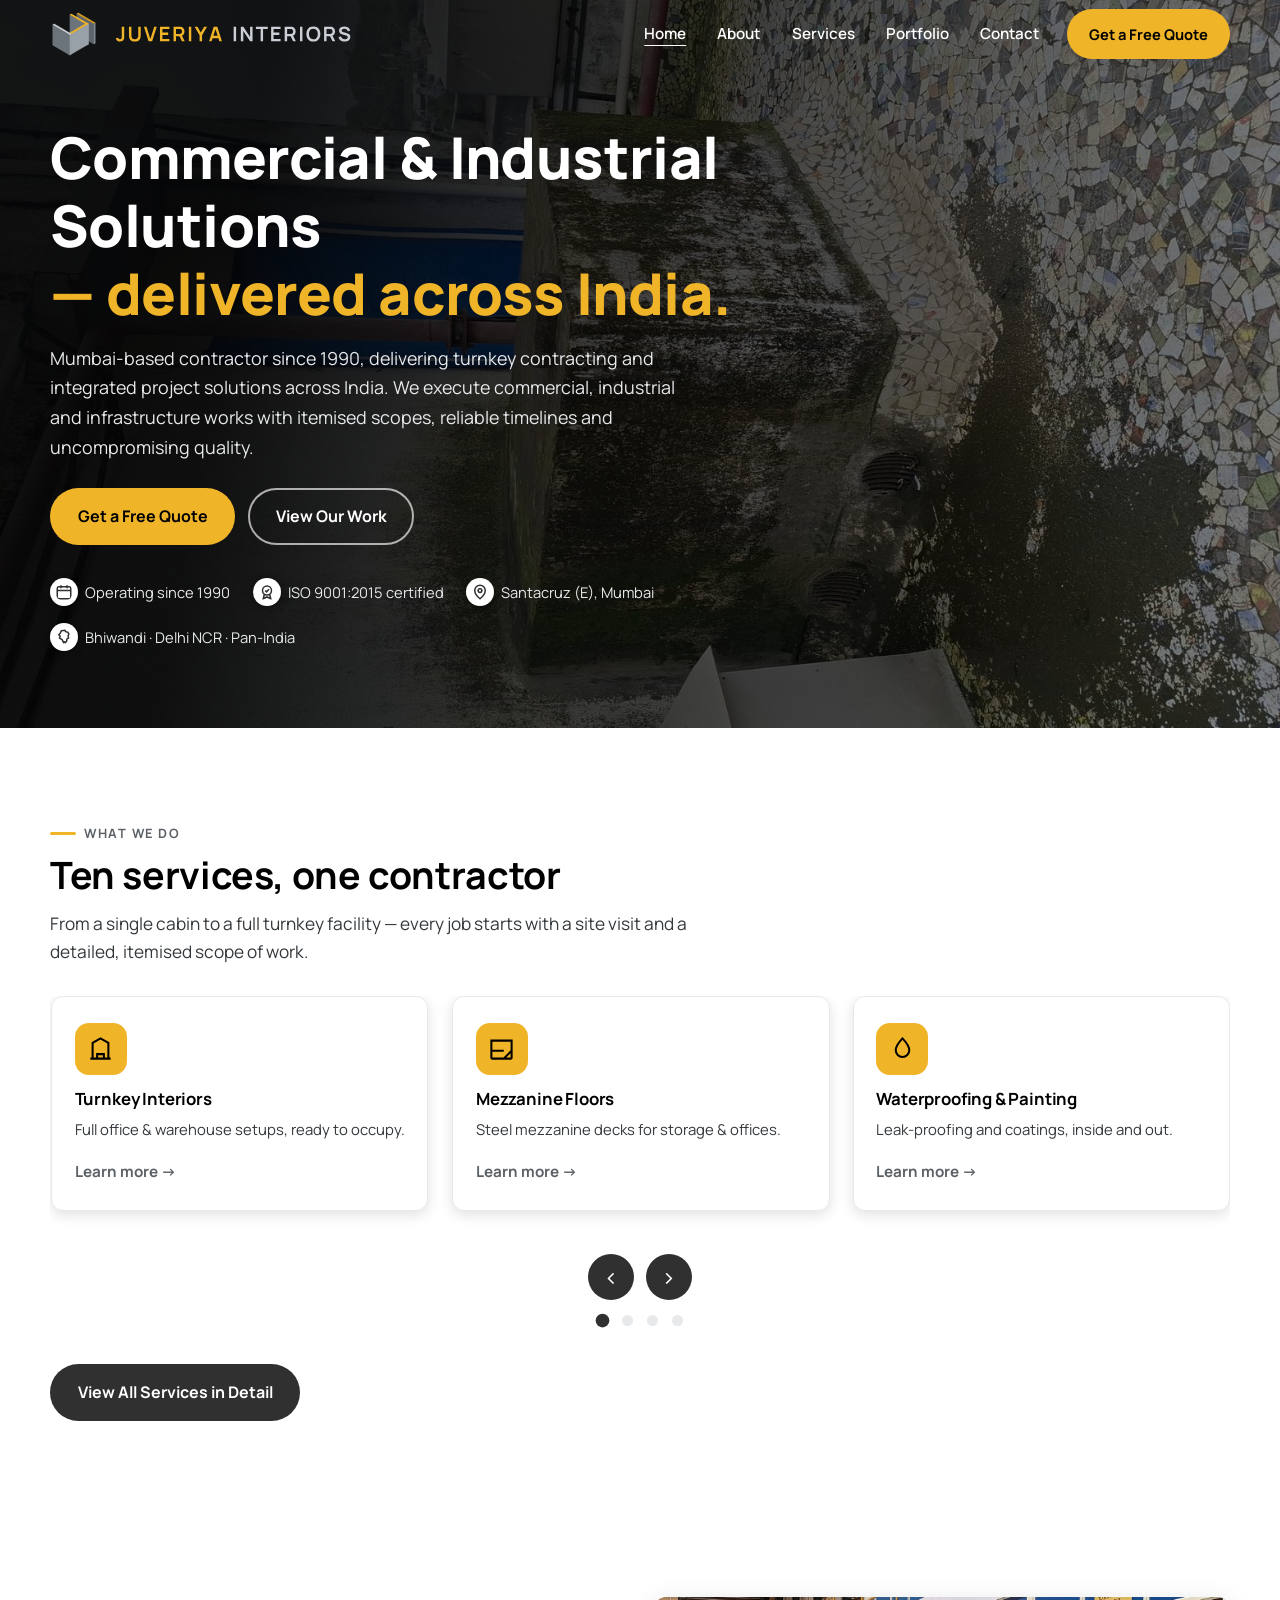
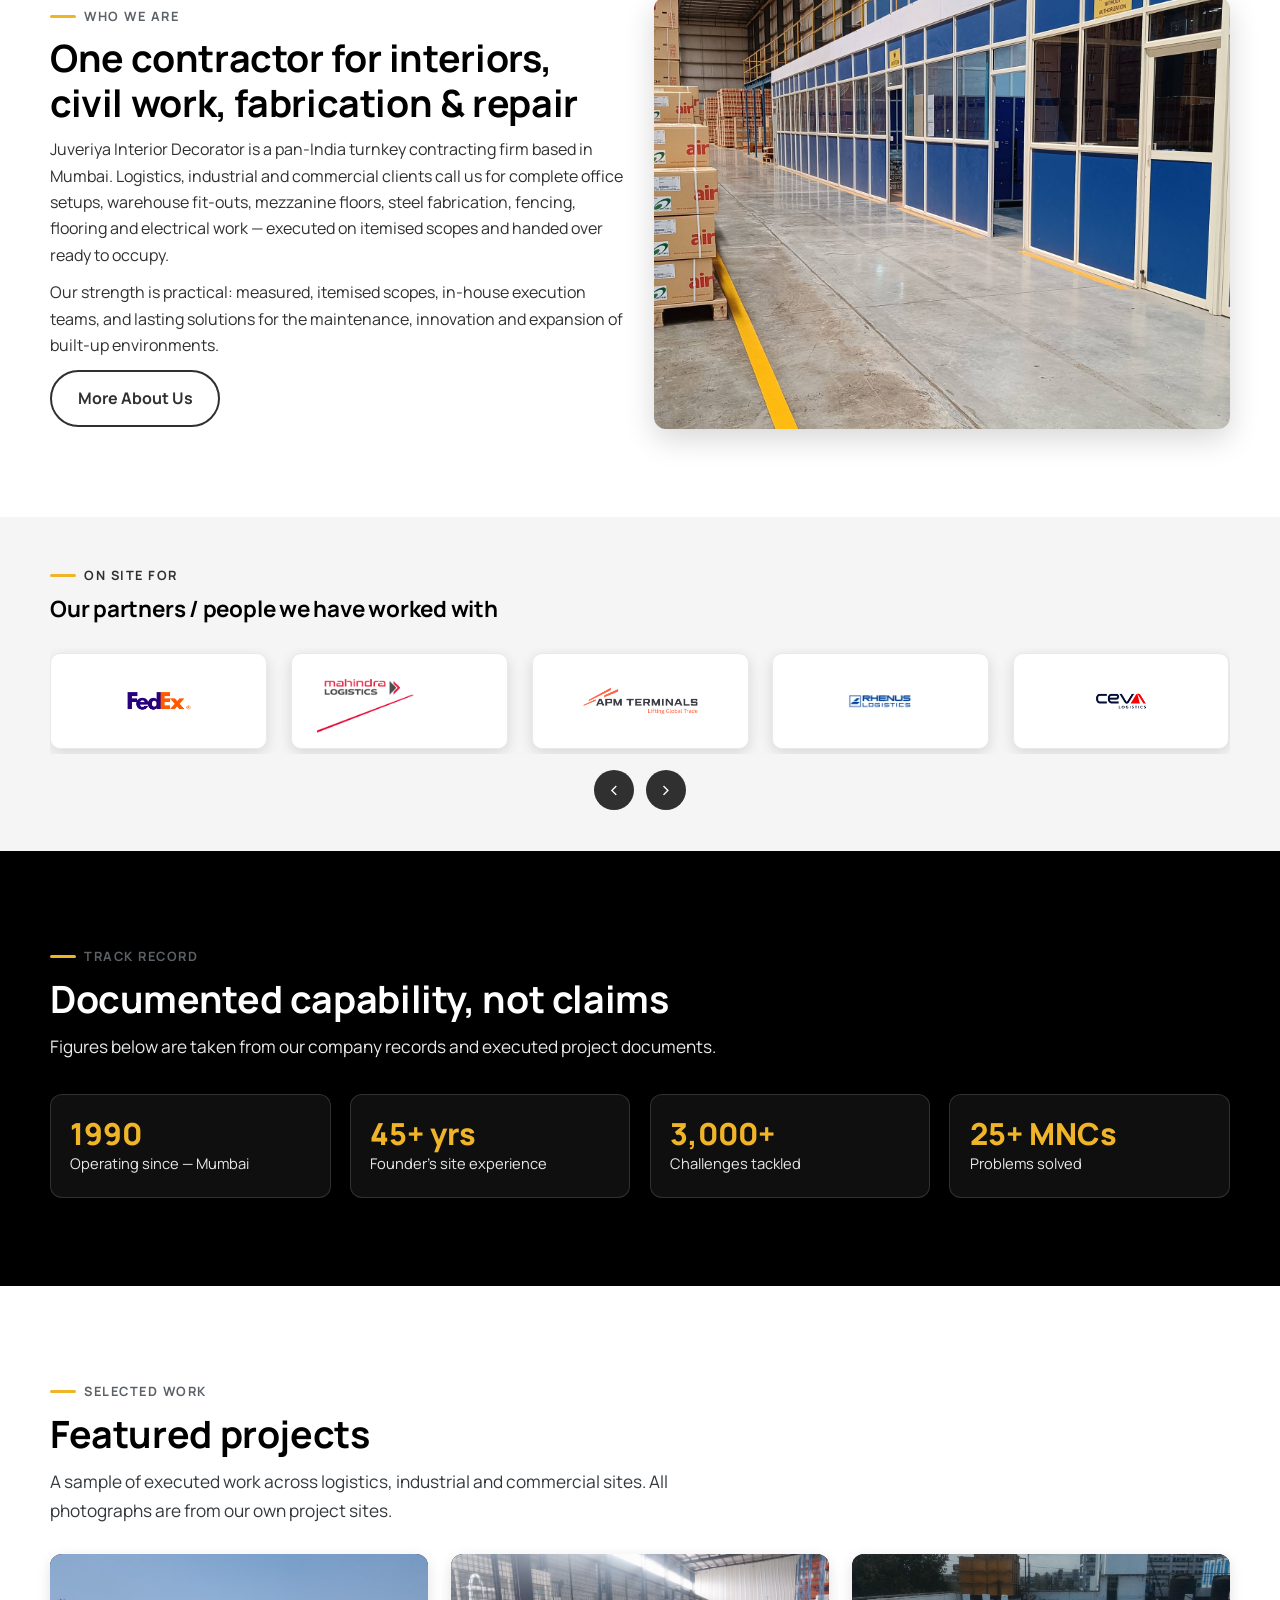
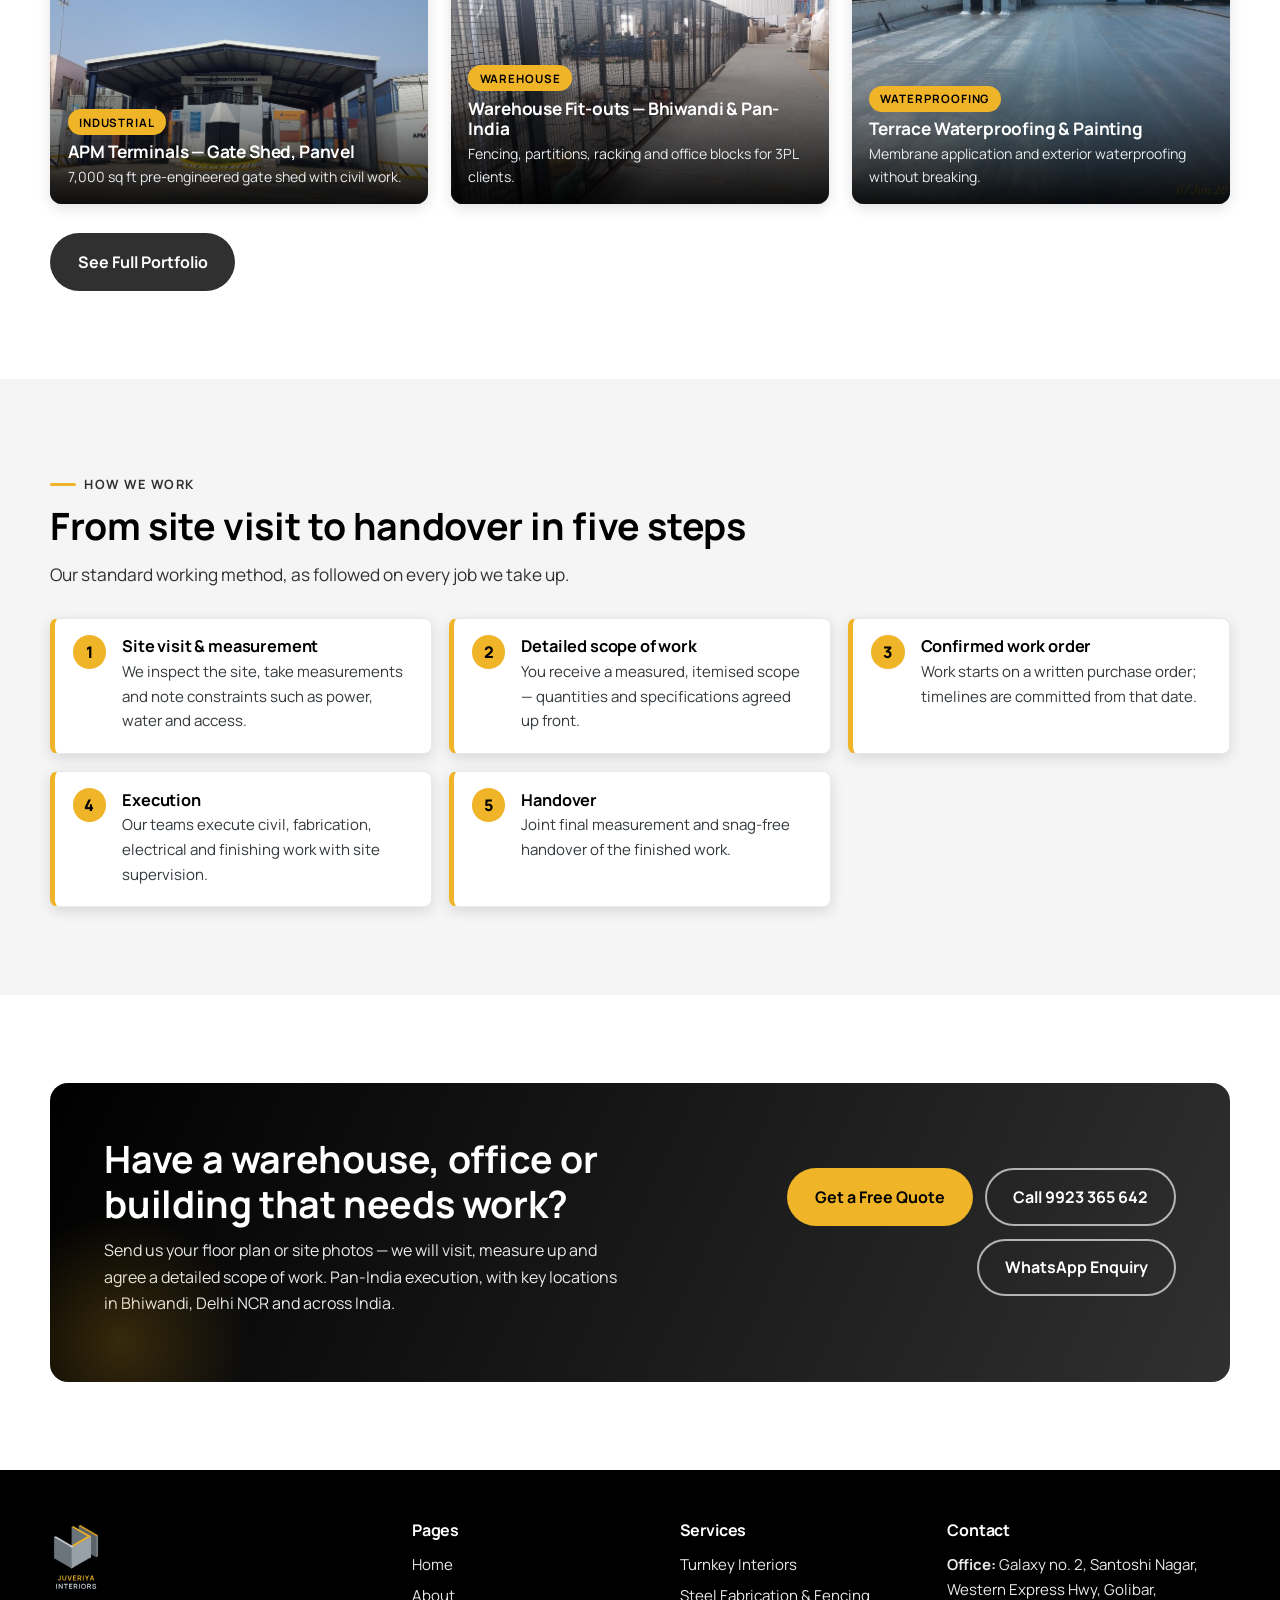
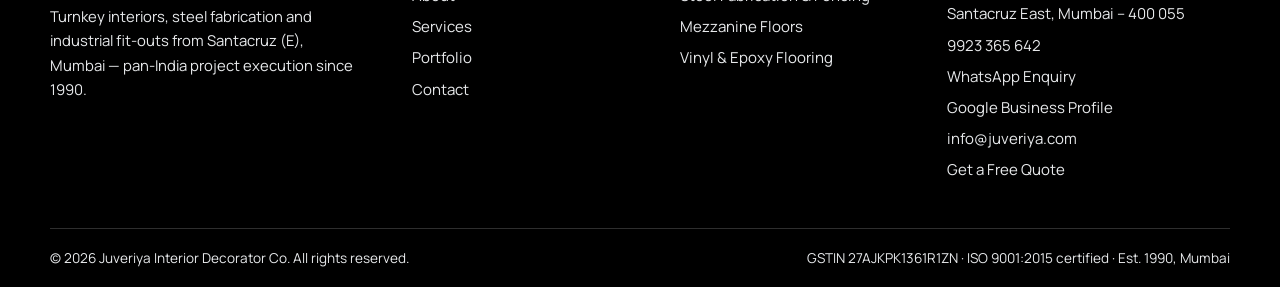
==== commit d7c8da2d: "Rework all sections" ====
--- a/index.html
+++ b/index.html
@@ -8,8 +8,19 @@
   <meta property="og:title" content="Juveriya Interior Decorator | Pan-India Turnkey Interiors & Industrial Fit-Outs">
   <meta property="og:description" content="Mumbai contractor since 1990, executing turnkey projects pan-India — key locations Bhiwandi, Delhi NCR. Trusted by FedEx, Mahindra Logistics, APM Terminals, Rhenus, CEVA, TVS and more.">
   <meta property="og:type" content="website">
-  <meta property="og:image" content="assets/images/hero-warehouse-fitout.jpg">
-  <link rel="icon" type="image/svg+xml" href="assets/images/favicon.svg">
+  <meta property="og:image" content="https://juveriya.in/social/og-image.png">
+  <meta property="og:image:width" content="1200">
+  <meta property="og:image:height" content="630">
+  <meta name="twitter:card" content="summary_large_image">
+  <link rel="icon" href="favicons/favicon.svg" type="image/svg+xml">
+  <link rel="icon" href="favicons/favicon.ico" sizes="48x48">
+  <link rel="icon" href="favicons/favicon-32x32.png" type="image/png" sizes="32x32">
+  <link rel="icon" href="favicons/favicon-16x16.png" type="image/png" sizes="16x16">
+  <link rel="apple-touch-icon" href="favicons/apple-touch-icon.png">
+  <link rel="manifest" href="favicons/site.webmanifest">
+  <meta name="theme-color" content="#33383C">
+  <link rel="preload" href="svg/logo-icon.svg" as="image">
+  <link rel="preload" href="svg/logo-wordmark.svg" as="image">
   <link rel="preconnect" href="https://fonts.googleapis.com">
   <link rel="preconnect" href="https://fonts.gstatic.com" crossorigin>
   <link href="https://fonts.googleapis.com/css2?family=Manrope:wght@400..800&display=swap" rel="stylesheet">
@@ -23,8 +34,8 @@
   <header class="site-header">
     <div class="container">
       <a class="brand" href="index.html" aria-label="Juveriya Interior Decorator — home">
-        <span class="brand__mark" aria-hidden="true">J</span>
-        <span class="brand__text"><span class="brand__name">Juveriya</span><span class="brand__sub">INTERIOR DECORATOR</span></span>
+        <img class="brand__logo" src="svg/logo-icon-dark.svg" alt="" width="268" height="268">
+        <img class="brand__wordmark" src="svg/logo-wordmark-dark.svg" alt="" width="464" height="52">
       </a>
       <nav class="main-nav" aria-label="Primary">
         <button class="nav-toggle" aria-expanded="false" aria-controls="nav-list" aria-label="Open menu"><span></span><span></span><span></span></button>
@@ -45,7 +56,21 @@
     <!-- HERO -->
     <section class="hero" aria-labelledby="hero-heading">
       <div class="hero__bg" aria-hidden="true">
-        <img src="assets/images/hero-warehouse-fitout.jpg" alt="" fetchpriority="high">
+        <img class="is-active" src="assets/images/hero-warehouse-office-setup.jpg" alt="" fetchpriority="high" width="1920" height="887">
+        <img data-src="assets/images/hero-partition-office-01.jpg" alt="" loading="lazy" width="1920" height="1080">
+        <img data-src="assets/images/hero-panel-corridor.jpg" alt="" loading="lazy" width="1920" height="1080">
+        <img data-src="assets/images/hero-warehouse-wide-01.jpg" alt="" loading="lazy" width="1920" height="887">
+        <img data-src="assets/images/hero-partition-office-02.jpg" alt="" loading="lazy" width="1920" height="1080">
+        <img data-src="assets/images/hero-roof-structure.jpg" alt="" loading="lazy" width="1920" height="887">
+        <img data-src="assets/images/hero-warehouse-racking.jpg" alt="" loading="lazy" width="1920" height="887">
+        <img data-src="assets/images/hero-warehouse-wide-02.jpg" alt="" loading="lazy" width="1920" height="887">
+        <img data-src="assets/images/hero-office-in-use.jpg" alt="" loading="lazy" width="1920" height="1080">
+        <img data-src="assets/images/hero-partition-corridor.jpg" alt="" loading="lazy" width="1920" height="887">
+        <img data-src="assets/images/hero-office-lounge.jpg" alt="" loading="lazy" width="1920" height="887">
+        <img data-src="assets/images/hero-site-gate.jpg" alt="" loading="lazy" width="1920" height="887">
+        <img data-src="assets/images/hero-shutter-frame.jpg" alt="" loading="lazy" width="1920" height="887">
+        <img data-src="assets/images/hero-warehouse-cabin.jpg" alt="" loading="lazy" width="1920" height="887">
+        <img data-src="assets/images/hero-blue-office.jpg" alt="" loading="lazy" width="1920" height="1440">
       </div>
       <div class="container">
         <div class="hero__inner">
@@ -56,10 +81,10 @@
             <a class="btn btn--ghost" href="portfolio.html">View Our Work</a>
           </div>
           <ul class="hero__meta">
-            <li><img src="assets/images/icons/chip-calendar.png" alt="" width="24" height="24">Operating since 1990</li>
-            <li><img src="assets/images/icons/chip-iso.png" alt="" width="24" height="24">ISO 9001:2015 certified</li>
-            <li><img src="assets/images/icons/chip-location.png" alt="" width="24" height="24">Santacruz (E), Mumbai</li>
-            <li><img src="assets/images/icons/chip-india.png" alt="" width="24" height="24">Bhiwandi · Delhi NCR · Pan-India</li>
+            <li><svg viewBox="0 0 24 24" fill="none" stroke="currentColor" stroke-width="2" aria-hidden="true"><rect x="3" y="5" width="18" height="16" rx="2"/><path d="M3 10h18M8 3v4M16 3v4"/></svg>Operating since 1990</li>
+            <li><svg viewBox="0 0 24 24" fill="none" stroke="currentColor" stroke-width="2" aria-hidden="true"><circle cx="12" cy="10" r="6"/><path d="m9.5 10 1.8 1.8 3.4-3.6M8.5 15 7 21l5-2.4L17 21l-1.5-6"/></svg>ISO 9001:2015 certified</li>
+            <li><svg viewBox="0 0 24 24" fill="none" stroke="currentColor" stroke-width="2" aria-hidden="true"><path d="M12 21s-7-5.5-7-11a7 7 0 0 1 14 0c0 5.5-7 11-7 11Z"/><circle cx="12" cy="10" r="2.5"/></svg>Santacruz (E), Mumbai</li>
+            <li><svg viewBox="0 0 24 24" fill="none" stroke="currentColor" stroke-width="2" stroke-linejoin="round" aria-hidden="true"><path d="M9 3.5 13 3l1.5 2 2.5.5L18.5 8l-1 2.5.5 3-2 1-.5 3-1.5 2-1-1-1.5 1-2-4-3.5-2 1-2.5L5 9l2-2 1-2.5 1-1Z"/></svg>Bhiwandi · Delhi NCR · Pan-India</li>
           </ul>
         </div>
       </div>
@@ -142,7 +167,7 @@
           <a class="btn btn--outline" href="about.html">More About Us</a>
         </div>
         <div class="reveal">
-          <img src="assets/images/warehouse-office-interior.jpg" alt="Finished warehouse office interior with workstations and glazed partitions executed by Juveriya Interior Decorator" loading="lazy" width="1227" height="535">
+          <img src="assets/images/pf-blue-office.jpg" alt="Finished warehouse office interior with workstations and glazed partitions executed by Juveriya Interior Decorator" loading="lazy" width="1600" height="1200">
         </div>
       </div>
     </section>
@@ -220,7 +245,7 @@
             <div class="project-card__body"><span class="tag">Industrial</span><h3>APM Terminals — Gate Shed, Panvel</h3><p>7,000 sq ft pre-engineered gate shed with civil work.</p></div>
           </a>
           <a class="project-card reveal" href="portfolio.html">
-            <img src="assets/images/hero-warehouse-fitout.jpg" alt="Wire-mesh fencing and partition work inside a large warehouse" loading="lazy" width="1412" height="917">
+            <img src="assets/images/pf-mesh-fencing.jpg" alt="Black wire-mesh fencing and partitions inside a warehouse" loading="lazy" width="1600" height="1200">
             <div class="project-card__body"><span class="tag">Warehouse</span><h3>Warehouse Fit-outs — Bhiwandi &amp; Pan-India</h3><p>Fencing, partitions, racking and office blocks for 3PL clients.</p></div>
           </a>
           <a class="project-card reveal" href="portfolio.html">
@@ -275,8 +300,7 @@
       <div class="footer-grid">
         <div class="footer-brand">
           <a class="brand" href="index.html" aria-label="Juveriya Interior Decorator — home">
-            <span class="brand__mark" aria-hidden="true">J</span>
-            <span class="brand__text"><span class="brand__name">Juveriya</span><span class="brand__sub">INTERIOR DECORATOR</span></span>
+            <img class="brand__logo" src="svg/logo-full-dark.svg" alt="" width="248" height="352" loading="lazy">
           </a>
           <p>Turnkey interiors, steel fabrication and industrial fit-outs from Santacruz (E), Mumbai — pan-India project execution since 1990.</p>
         </div>
@@ -303,17 +327,17 @@
           <h3>Contact</h3>
           <ul>
             <li><strong>Office:</strong> Galaxy no. 2, Santoshi Nagar, Western Express Hwy, Golibar, Santacruz East, Mumbai – 400 055</li>
-            <li>G No 26, Santoshi Nagar, W.E. Highway Service Rd, Santacruz (E), Mumbai – 400 055</li>
             <li><a href="tel:+919923365642">9923 365 642</a></li>
             <li><a href="https://wa.me/919923365642" target="_blank" rel="noopener">WhatsApp Enquiry</a></li>
-            <li><a href="mailto:juveriyainterior@yahoo.com">juveriyainterior@yahoo.com</a></li>
+            <li><a href="https://share.google/2F6Hk8PfobSHnmGoR" target="_blank" rel="noopener">Google Business Profile</a></li>
+            <li><a href="mailto:info@juveriya.com">info@juveriya.com</a></li>
             <li><a href="contact.html">Get a Free Quote</a></li>
           </ul>
         </div>
       </div>
       <div class="footer-bottom">
         <p>© <span data-year>2026</span> Juveriya Interior Decorator Co. All rights reserved.</p>
-        <p>GSTIN 27AJKPK1361R1ZN · ISO 9001:2015 certified · Est. 1990, Mumbai · Icons by <a href="https://www.flaticon.com/" target="_blank" rel="noopener">Flaticon</a></p>
+        <p>GSTIN 27AJKPK1361R1ZN · ISO 9001:2015 certified · Est. 1990, Mumbai</p>
       </div>
     </div>
   </footer>
--- a/css/styles.css
+++ b/css/styles.css
@@ -4,22 +4,31 @@
    Mobile-first. Breakpoints: 720px (tablet), 1080px (desktop).
    ============================================================ */
 :root {
-  /* ---- Brand: graphite-grey palette (client design system) ---- */
-  --black: #000000;          /* strong backgrounds, headings */
-  --graphite-900: #303030;   /* dark graphite: primary surfaces, controls */
-  --graphite-600: #5C5C5C;   /* graphite grey: secondary surfaces & accents */
-  --graphite-200: #D1D1D1;   /* light grey: borders, dividers, muted elements */
+  /* ---- Brand: Juveriya Interiors website brand kit, v2 (client-supplied;
+     graphite #33383C / secondary graphite #5B6166 / gold #F0B429 /
+     light neutral #F5F5F5; dark-mode lights #E7E9EB / #AEB4B9) ---- */
+  --brand-gold: #F0B429;            /* golden yellow: primary actions, accents */
+  --brand-graphite: #33383C;        /* graphite: secondary text */
+  --brand-graphite-light: #5B6166;  /* secondary graphite: detail use */
+  --brand-bg: #F5F5F5;              /* light background surface */
+  --brand-graphite-on-dark: #E7E9EB;      /* secondary text on dark surfaces */
+  --brand-graphite-light-on-dark: #AEB4B9;/* detail use on dark surfaces */
+
+  /* Neutrals kept for photographic overlays, deepest stages and focus rings */
+  --black: #000000;
+  --graphite-900: #303030;   /* dark stage: footer, hero, banners, secondary controls */
+  --graphite-600: #5B6166;   /* = secondary graphite */
   --white: #FFFFFF;
 
   /* Semantic aliases */
   --ink: var(--graphite-900);      /* body text */
-  --muted: var(--graphite-600);    /* secondary text */
-  --line: var(--graphite-200);     /* borders */
+  --muted: var(--brand-graphite);  /* secondary text */
+  --line: var(--brand-graphite-on-dark); /* hairline borders on light surfaces */
   --bg: var(--white);
-  --bg-soft: var(--graphite-200);  /* secondary section surface */
+  --bg-soft: var(--brand-bg);      /* secondary section surface */
   --bg-dark: var(--black);         /* strong section surface */
-  --accent: var(--graphite-900);   /* primary actions & accents (light surfaces) */
-  --on-dark: var(--graphite-200);  /* secondary text on dark surfaces */
+  --accent: var(--brand-gold);     /* primary actions & accents */
+  --on-dark: var(--brand-graphite-on-dark); /* secondary text on dark surfaces */
 
   /* Type */
   --font-head: "Manrope", "Segoe UI", system-ui, -apple-system, sans-serif;
@@ -90,7 +99,7 @@
   font-size: 0.8rem; font-weight: 700; letter-spacing: 0.12em; text-transform: uppercase;
   color: var(--graphite-600); margin-bottom: 0.6rem;
 }
-.eyebrow::before { content: ""; width: 26px; height: 3px; background: var(--graphite-900); border-radius: 2px; }
+.eyebrow::before { content: ""; width: 26px; height: 3px; background: var(--brand-gold); border-radius: 2px; }
 .section h2 { font-size: var(--fs-h2); margin-bottom: 0.4rem; }
 .lead { font-size: 1.08rem; color: var(--muted); max-width: 62ch; }
 .section--dark .lead { color: var(--on-dark); }
@@ -104,8 +113,8 @@
   transition: transform 0.15s ease, background 0.2s ease, color 0.2s ease, border-color 0.2s ease;
 }
 .btn:hover { transform: translateY(-2px); }
-.btn--primary { background: var(--graphite-900); color: #fff; }
-.btn--primary:hover { background: var(--black); color: #fff; }
+.btn--primary { background: var(--brand-gold); color: #000; }
+.btn--primary:hover { background: var(--graphite-600); color: #fff; }
 .btn--dark { background: var(--graphite-900); color: #fff; }
 .btn--dark:hover { background: var(--black); }
 .btn--ghost { border-color: rgba(255, 255, 255, 0.65); color: #fff; }
@@ -122,18 +131,13 @@
 .site-header .container { display: flex; align-items: center; justify-content: space-between; gap: 1rem; }
 .site-header.is-solid { background: rgba(255, 255, 255, 0.97); box-shadow: 0 2px 16px rgba(0, 0, 0, 0.16); backdrop-filter: blur(6px); }
 .brand { display: flex; align-items: center; gap: 0.65rem; text-decoration: none; }
-.brand__mark {
-  width: 42px; height: 42px; border-radius: 10px; flex: none;
-  background: var(--graphite-900); color: #fff;
-  display: grid; place-items: center;
-  font-family: var(--font-head); font-weight: 800; font-size: 1.35rem;
-  border-bottom: 4px solid var(--graphite-200);
-}
-.brand__text { line-height: 1.15; }
-.brand__name { display: block; font-family: var(--font-head); font-weight: 800; font-size: 1.12rem; color: #fff; }
-.brand__sub { display: block; font-size: 0.68rem; font-weight: 600; letter-spacing: 0.22em; color: var(--graphite-200); }
-.site-header.is-solid .brand__name { color: var(--black); }
-.site-header.is-solid .brand__sub { color: var(--graphite-600); }
+/* Juveriya logo kit: mark in the header (JS swaps light/dark with the
+   header state), full dark lockup in the footer. Brand colours as supplied. */
+.brand__logo { display: block; height: 48px; width: auto; }
+/* Single-line lockup (6.3:1): fluid height so the ~177px desktop wordmark
+   shrinks to fit beside the hamburger on small screens. */
+.brand__wordmark { display: block; height: clamp(16px, 5vw, 28px); width: auto; }
+.footer-brand .brand__logo { height: 72px; }
 
 .main-nav { display: flex; align-items: center; gap: 0.4rem; }
 .nav__list { display: flex; gap: 0.25rem; list-style: none; margin: 0; padding: 0; }
@@ -158,22 +162,27 @@
 /* ============ Hero ============ */
 .hero { position: relative; color: #fff; overflow: clip; background: var(--black); }
 .hero__bg { position: absolute; inset: 0; }
-.hero__bg img { width: 100%; height: 100%; object-fit: cover; }
+.hero__bg img { position: absolute; inset: 0; width: 100%; height: 100%; object-fit: cover; opacity: 0; transition: opacity 1.1s ease; }
+.hero__bg img.is-active { opacity: 1; }
+@media (prefers-reduced-motion: reduce) {
+  .hero__bg img { transition: none; }
+}
 .hero__bg::after {
   content: ""; position: absolute; inset: 0;
   background: linear-gradient(100deg, rgba(0, 0, 0, 0.92) 20%, rgba(0, 0, 0, 0.66) 55%, rgba(0, 0, 0, 0.4) 100%);
 }
 .hero__inner { position: relative; z-index: 1; padding-block: calc(var(--header-h) + 3.5rem) 4.5rem; max-width: 720px; }
 .hero h1 { color: #fff; font-size: var(--fs-hero); font-weight: 800; margin-bottom: 1rem; }
-.hero h1 .accent { color: var(--graphite-200); }
+.hero h1 .accent { color: var(--brand-gold); }
 .hero p { font-size: 1.12rem; color: var(--on-dark); max-width: 58ch; }
 .hero__ctas { display: flex; flex-wrap: wrap; gap: 0.8rem; margin-top: 1.6rem; }
 .hero__meta { display: flex; flex-wrap: wrap; gap: 0.5rem 1.4rem; margin-top: 1.8rem; padding: 0; list-style: none; font-size: 0.92rem; color: var(--on-dark); }
 .hero__meta li { display: inline-flex; align-items: center; gap: 0.45rem; }
-.hero__meta img { box-sizing: border-box; width: 28px; height: 28px; flex: none; background: #fff; border-radius: 50%; padding: 5px; box-shadow: 0 2px 8px rgba(0, 0, 0, 0.35); }
+.hero__meta img, .hero__meta svg { box-sizing: border-box; width: 28px; height: 28px; flex: none; background: #fff; border-radius: 50%; padding: 5px; box-shadow: 0 2px 8px rgba(0, 0, 0, 0.35); }
+.hero__meta svg { color: var(--graphite-900); }
 
 .page-hero { background: var(--graphite-900); color: #fff; padding-block: calc(var(--header-h) + 2.5rem) 3rem; position: relative; overflow: clip; }
-.page-hero::after { content: ""; position: absolute; right: -70px; top: -70px; width: 300px; height: 300px; border-radius: 50%; background: radial-gradient(circle, rgba(209, 209, 209, 0.22), transparent 70%); }
+.page-hero::after { content: ""; position: absolute; right: -70px; top: -70px; width: 300px; height: 300px; border-radius: 50%; background: radial-gradient(circle, rgba(244, 179, 31, 0.22), transparent 70%); }
 .page-hero h1 { color: #fff; font-size: clamp(1.9rem, 4vw + 1rem, 2.9rem); }
 .page-hero p { color: var(--on-dark); max-width: 62ch; }
 .breadcrumb { font-size: 0.88rem; color: var(--on-dark); margin-bottom: 0.6rem; }
@@ -196,7 +205,7 @@
 .card p { color: var(--muted); font-size: 0.97rem; margin: 0; }
 .card__icon {
   width: 52px; height: 52px; border-radius: 14px; display: grid; place-items: center;
-  background: var(--graphite-200); color: var(--graphite-900); margin-bottom: 0.4rem;
+  background: var(--brand-gold); color: #000; margin-bottom: 0.4rem;
 }
 .card__icon svg { width: 27px; height: 27px; }
 .card__link { margin-top: auto; padding-top: 0.6rem; font-weight: 700; font-size: 0.95rem; color: var(--graphite-600); text-decoration: none; display: inline-flex; align-items: center; gap: 0.35rem; }
@@ -215,26 +224,26 @@
   background: linear-gradient(transparent, rgba(0, 0, 0, 0.92)); }
 .tag {
   display: inline-block; font-size: 0.72rem; font-weight: 700; letter-spacing: 0.08em; text-transform: uppercase;
-  background: var(--white); color: var(--graphite-900); border-radius: 999px; padding: 0.22rem 0.7rem; margin-bottom: 0.45rem;
+  background: var(--brand-gold); color: #000; border-radius: 999px; padding: 0.22rem 0.7rem; margin-bottom: 0.45rem;
 }
 .project-card h3 { color: #fff; font-size: 1.08rem; }
-.project-card p { font-size: 0.88rem; color: var(--graphite-200); margin: 0.15rem 0 0; }
+.project-card p { font-size: 0.88rem; color: var(--on-dark); margin: 0.15rem 0 0; }
 
 /* Stats */
 .stats { display: grid; grid-template-columns: repeat(2, 1fr); gap: 1.2rem; margin-top: 2rem; }
 .stat { background: rgba(255, 255, 255, 0.06); border: 1px solid rgba(255, 255, 255, 0.14); border-radius: var(--radius); padding: 1.4rem 1.2rem; }
-.stat__num { font-family: var(--font-head); font-weight: 800; font-size: 1.9rem; color: #fff; line-height: 1.1; }
+.stat__num { font-family: var(--font-head); font-weight: 800; font-size: 1.9rem; color: var(--brand-gold); line-height: 1.1; }
 .stat__label { font-size: 0.92rem; color: var(--on-dark); }
 
 /* Process steps */
 .steps { counter-reset: step; display: grid; gap: 1.1rem; margin-top: 1.8rem; }
-.step { position: relative; background: #fff; border: 1px solid var(--line); border-left: 5px solid var(--graphite-900);
+.step { position: relative; background: #fff; border: 1px solid var(--line); border-left: 5px solid var(--brand-gold);
   border-radius: var(--radius-sm); padding: 1.15rem 1.25rem 1.15rem 4.2rem; box-shadow: var(--shadow-sm); }
 .step::before {
   counter-increment: step; content: counter(step);
   position: absolute; left: 1.1rem; top: 1rem;
   width: 2.1rem; height: 2.1rem; border-radius: 50%;
-  background: var(--graphite-900); color: #fff; font-family: var(--font-head); font-weight: 800;
+  background: var(--brand-gold); color: #000; font-family: var(--font-head); font-weight: 800;
   display: grid; place-items: center; font-size: 1rem;
 }
 .step h3 { font-size: 1.02rem; margin-bottom: 0.2rem; }
@@ -246,7 +255,7 @@
 
 /* CTA banner */
 .cta-banner { background: linear-gradient(115deg, var(--black), var(--graphite-900)); color: #fff; border-radius: 18px; padding: clamp(2rem, 5vw, 3.4rem); display: grid; gap: 1.2rem; align-items: center; position: relative; overflow: clip; }
-.cta-banner::before { content: ""; position: absolute; left: -60px; bottom: -90px; width: 260px; height: 260px; border-radius: 50%; background: radial-gradient(circle, rgba(209, 209, 209, 0.18), transparent 70%); }
+.cta-banner::before { content: ""; position: absolute; left: -60px; bottom: -90px; width: 260px; height: 260px; border-radius: 50%; background: radial-gradient(circle, rgba(244, 179, 31, 0.2), transparent 70%); }
 .cta-banner h2 { color: #fff; }
 .cta-banner p { color: var(--on-dark); max-width: 52ch; }
 .cta-banner__actions { display: flex; flex-wrap: wrap; gap: 0.8rem; }
@@ -282,7 +291,7 @@
   margin: 0 0.35rem; transition: background 0.2s ease, transform 0.15s ease;
 }
 .services-carousel.owl-theme .owl-nav button.owl-prev:hover,
-.services-carousel.owl-theme .owl-nav button.owl-next:hover { background: var(--black); color: #fff; transform: translateY(-2px); }
+.services-carousel.owl-theme .owl-nav button.owl-next:hover { background: var(--brand-gold); color: #000; transform: translateY(-2px); }
 .services-carousel.owl-theme .owl-nav button:focus-visible { outline: 3px solid var(--black); outline-offset: 2px; }
 .services-carousel.owl-theme .owl-dots { margin-top: 0.6rem; }
 .services-carousel.owl-theme .owl-dots .owl-dot span {
@@ -317,8 +326,27 @@
   margin: 0 0.35rem; transition: background 0.2s ease, transform 0.15s ease;
 }
 .clients-carousel.owl-theme .owl-nav button.owl-prev:hover,
-.clients-carousel.owl-theme .owl-nav button.owl-next:hover { background: var(--black); color: #fff; transform: translateY(-2px); }
+.clients-carousel.owl-theme .owl-nav button.owl-next:hover { background: var(--brand-gold); color: #000; transform: translateY(-2px); }
 .clients-carousel.owl-theme .owl-nav button:focus-visible { outline: 3px solid var(--black); outline-offset: 2px; }
+
+/* ============ Before / After ============ */
+.ba-grid { margin-top: 1.6rem; }
+.ba-pair { display: grid; grid-template-columns: 1fr 1fr; gap: 0.6rem; }
+.ba-trio { display: grid; grid-template-columns: repeat(3, 1fr); gap: 0.6rem; }
+.ba-zoom { all: unset; display: block; position: relative; cursor: zoom-in; }
+.ba-zoom:focus-visible { outline: 3px solid var(--brand-gold); outline-offset: 3px; border-radius: var(--radius-sm); }
+.ba-zoom img { width: 100%; height: 200px; object-fit: cover; border-radius: var(--radius-sm); }
+.ba-trio .ba-zoom img { height: 150px; }
+.ba-zoom .tag { position: absolute; left: 0.6rem; bottom: 0.6rem; margin: 0; }
+.tag--before { background: var(--graphite-900); color: #fff; }
+.tag--during { background: #fff; color: var(--graphite-900); border: 2px solid var(--brand-gold); }
+.ba-card h3 { font-size: 1.02rem; margin-top: 0.8rem; }
+.ba-strip { display: grid; grid-template-columns: repeat(2, 1fr); gap: 1rem; margin-top: 1rem; }
+.ba-strip .ba-zoom img { height: 150px; }
+.ba-strip .tag { font-size: 0.65rem; }
+@media (min-width: 720px) {
+  .ba-strip { grid-template-columns: repeat(4, 1fr); }
+}
 
 /* ============ Portfolio ============ */
 .filters { display: flex; flex-wrap: wrap; gap: 0.6rem; margin: 1.6rem 0 1.8rem; }
@@ -329,7 +357,7 @@
   transition: background 0.2s, color 0.2s, border-color 0.2s;
 }
 .filter-btn:hover { border-color: var(--graphite-600); }
-.filter-btn[aria-pressed="true"] { background: var(--graphite-900); border-color: var(--graphite-900); color: #fff; }
+.filter-btn[aria-pressed="true"] { background: var(--brand-gold); border-color: var(--brand-gold); color: #000; }
 .portfolio-grid { display: grid; gap: 1.4rem; }
 .portfolio-item { transition: opacity 0.3s ease, transform 0.3s ease; }
 .portfolio-item.is-hidden { display: none; }
@@ -345,14 +373,14 @@
 .lightbox__figure img { width: 100%; max-height: 70vh; object-fit: contain; background: var(--black); }
 .lightbox__caption { padding: 1rem 1.3rem 1.25rem; color: var(--on-dark); }
 .lightbox__caption h3 { color: #fff; font-size: 1.1rem; }
-.lightbox__caption p { margin: 0.25rem 0 0; font-size: 0.92rem; color: var(--graphite-200); }
-.lightbox__count { font-size: 0.8rem; color: var(--graphite-200); margin-top: 0.4rem; display: block; }
+.lightbox__caption p { margin: 0.25rem 0 0; font-size: 0.92rem; color: var(--on-dark); }
+.lightbox__count { font-size: 0.8rem; color: var(--on-dark); margin-top: 0.4rem; display: block; }
 .lightbox__btn {
   position: absolute; z-index: 2; width: 44px; height: 44px; border-radius: 50%;
   border: 0; cursor: pointer; background: rgba(255, 255, 255, 0.94); color: var(--graphite-900);
   font-size: 1.3rem; font-weight: 800; display: grid; place-items: center; line-height: 1;
 }
-.lightbox__btn:hover { background: var(--graphite-200); }
+.lightbox__btn:hover { background: var(--brand-bg); }
 .lightbox__close { top: 0.7rem; right: 0.7rem; }
 .lightbox__prev { left: 0.7rem; top: 38%; }
 .lightbox__next { right: 0.7rem; top: 38%; }
@@ -377,7 +405,7 @@
 .form-success h3 { color: #146c3c; }
 .info-list { list-style: none; padding: 0; margin: 1.2rem 0 0; display: grid; gap: 1rem; }
 .info-list li { display: flex; gap: 0.85rem; align-items: flex-start; background: #fff; border: 1px solid var(--line); border-radius: var(--radius-sm); padding: 1rem 1.1rem; box-shadow: var(--shadow-sm); }
-.info-list svg { width: 22px; height: 22px; color: var(--graphite-900); flex: none; margin-top: 0.2rem; }
+.info-list svg { width: 22px; height: 22px; color: var(--brand-graphite); flex: none; margin-top: 0.2rem; }
 .info-list strong { display: block; color: var(--black); font-size: 0.95rem; }
 .info-list a { color: var(--graphite-600); }
 .map-embed { border: 0; width: 100%; height: 300px; border-radius: var(--radius); margin-top: 1.4rem; box-shadow: var(--shadow-sm); }
@@ -390,7 +418,6 @@
 .site-footer li { margin-block: 0.4rem; font-size: 0.94rem; }
 .site-footer a { color: var(--on-dark); text-decoration: none; }
 .site-footer a:hover { color: #fff; text-decoration: underline; }
-.footer-brand .brand__name { color: #fff; }
 .footer-brand p { font-size: 0.93rem; max-width: 34ch; }
 .footer-bottom { border-top: 1px solid rgba(255, 255, 255, 0.18); padding-block: 1.1rem; display: flex; flex-wrap: wrap; gap: 0.4rem 1.4rem; justify-content: space-between; font-size: 0.85rem; color: var(--on-dark); }
 .footer-bottom p { margin: 0; }
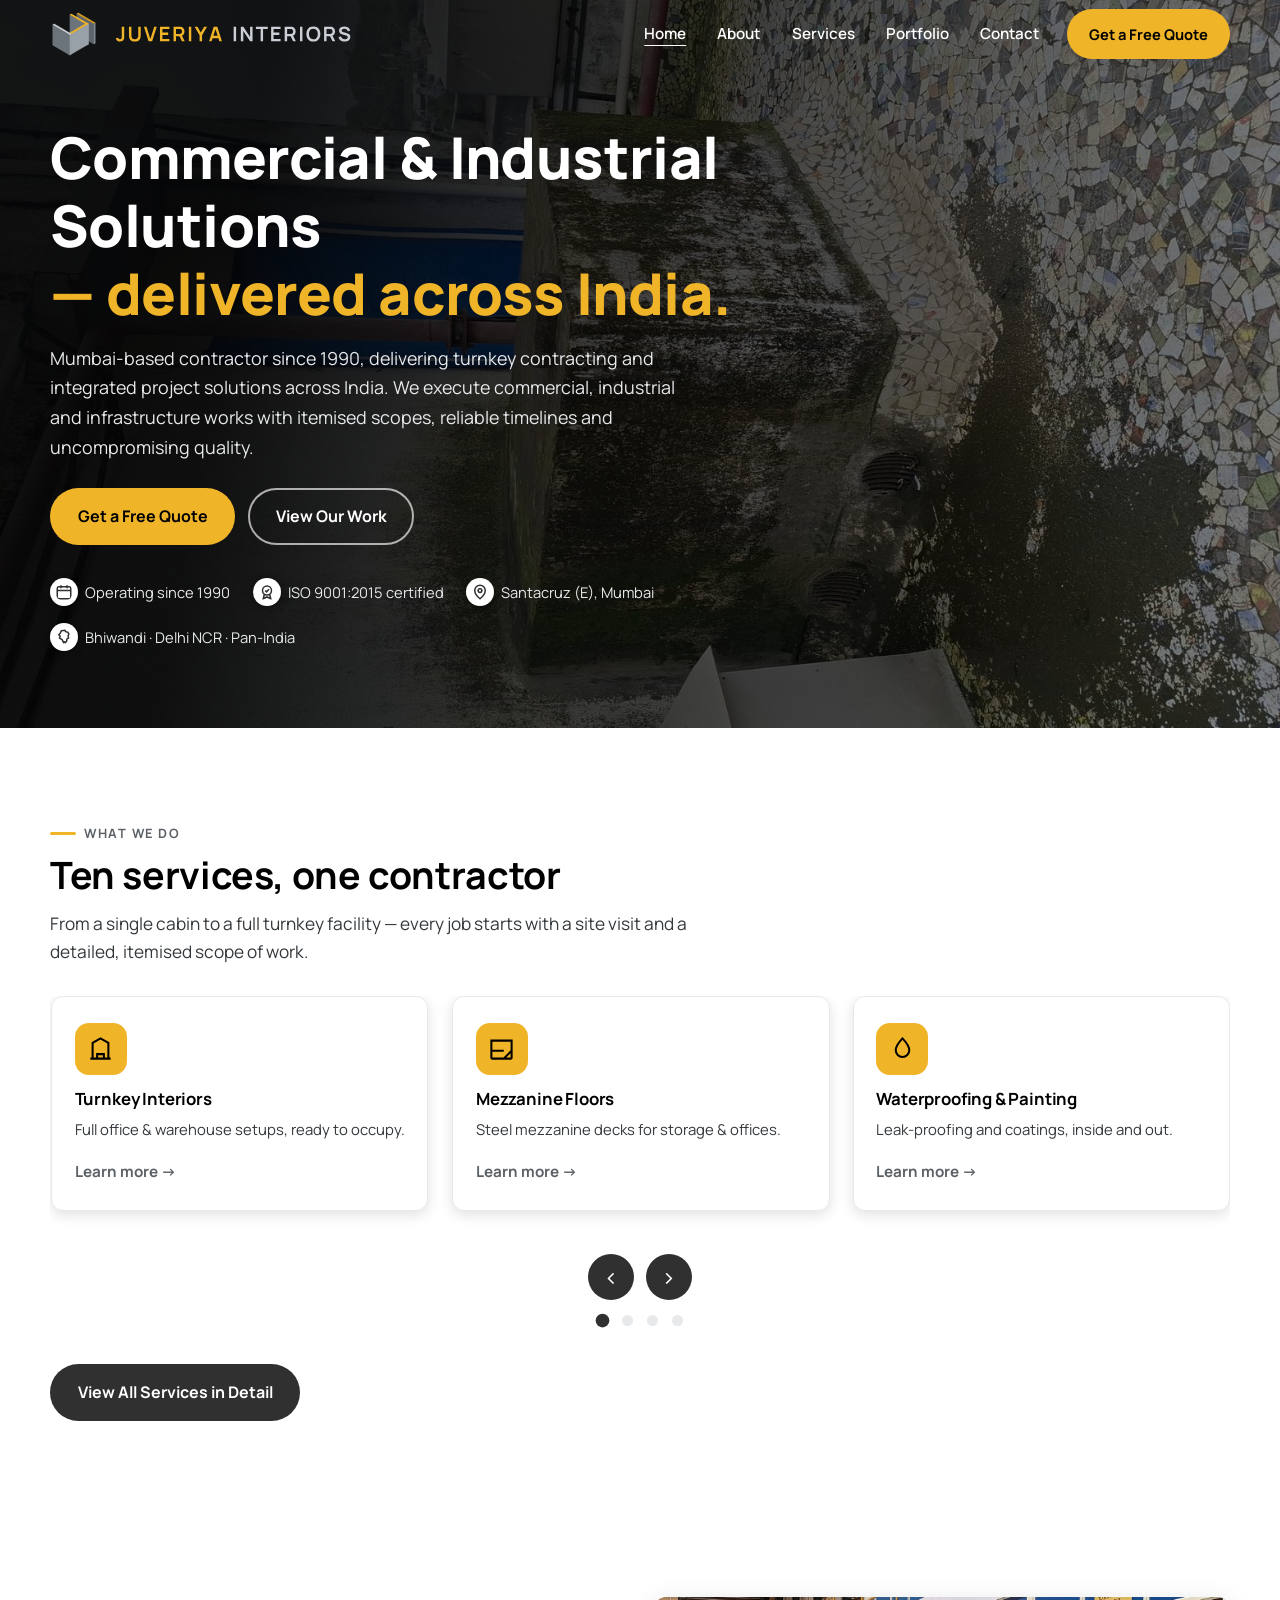
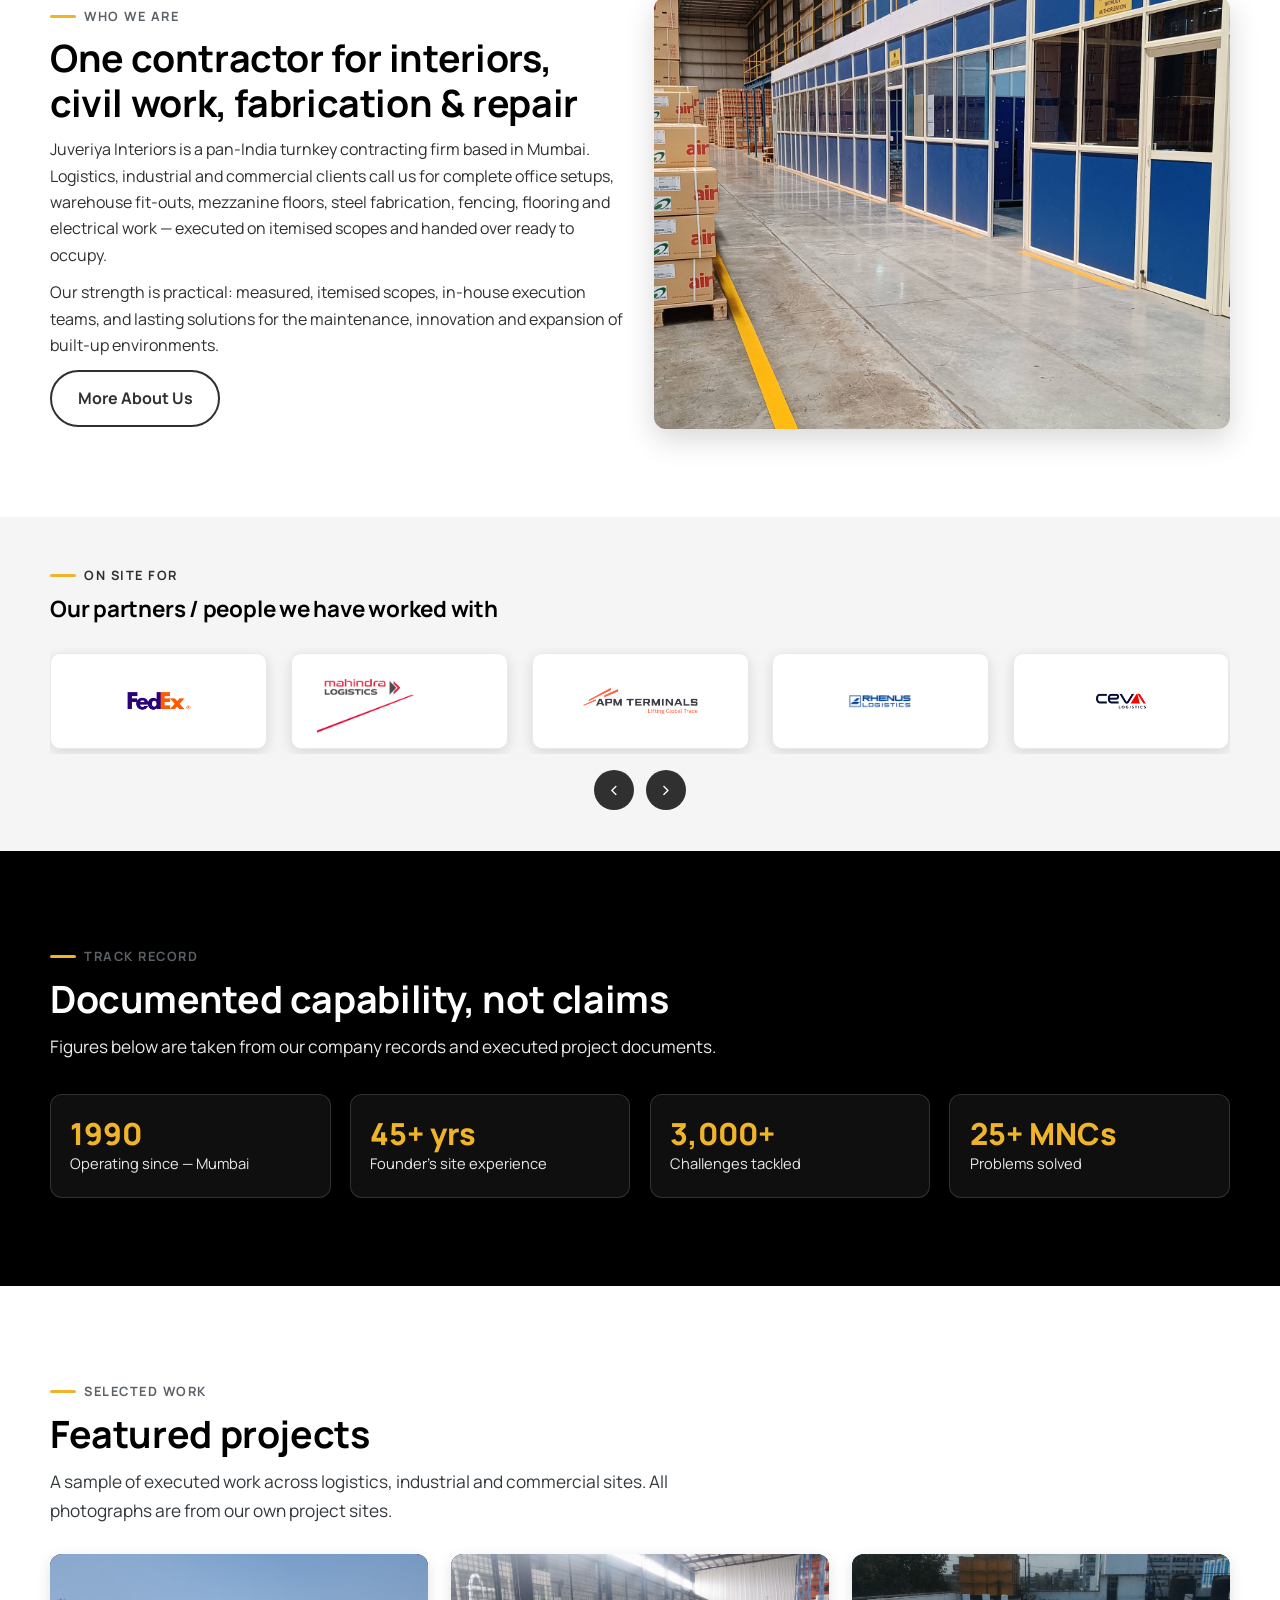
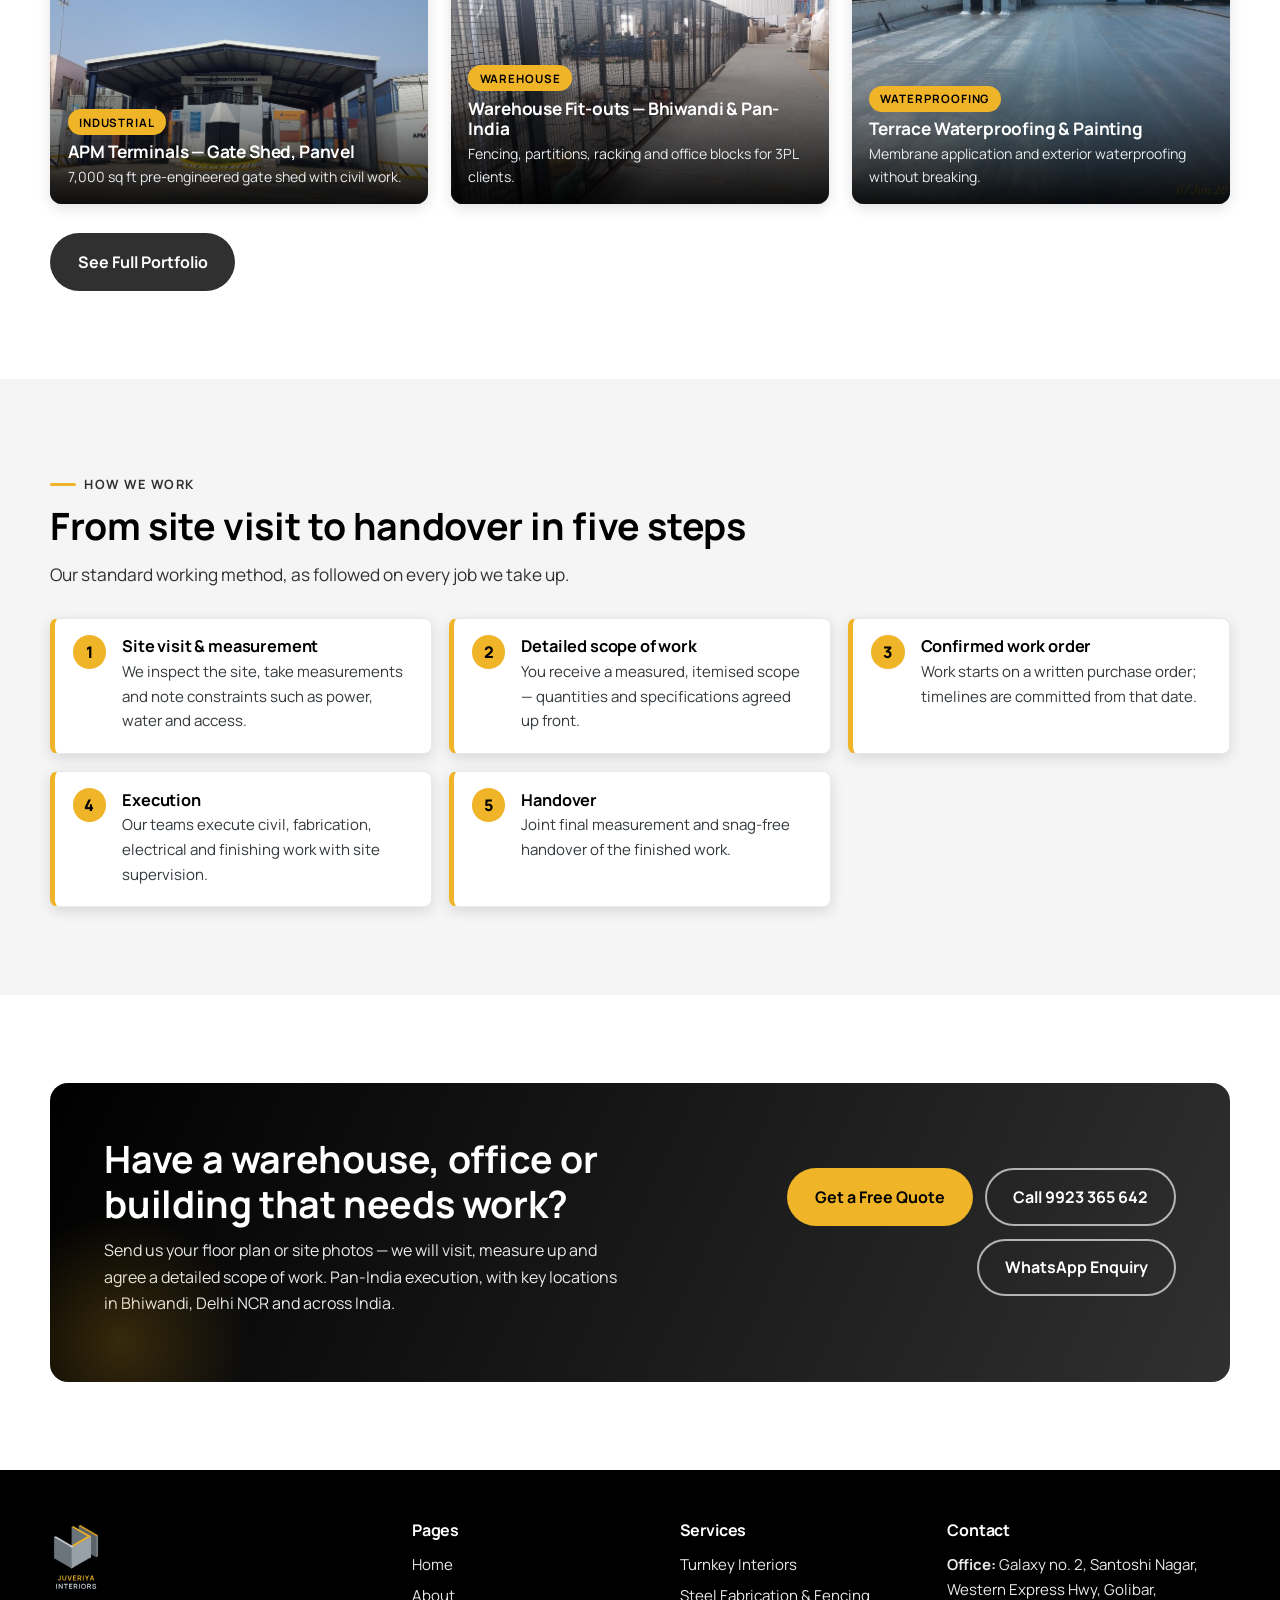
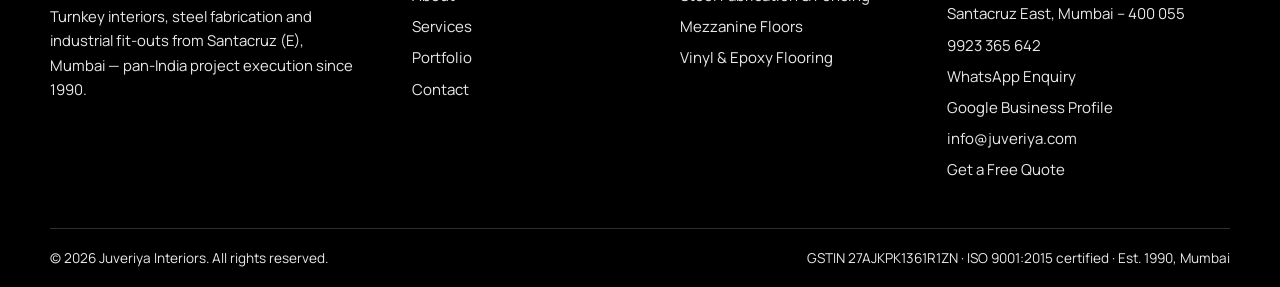
==== commit 8c3a0f6e: "Rename brand to Juveriya Interiors across the site" ====
--- a/index.html
+++ b/index.html
@@ -3,9 +3,9 @@
 <head>
   <meta charset="UTF-8">
   <meta name="viewport" content="width=device-width, initial-scale=1.0">
-  <title>Juveriya Interior Decorator | Pan-India Turnkey Interiors &amp; Industrial Fit-Outs</title>
-  <meta name="description" content="Juveriya Interior Decorator, Mumbai (est. 1990, ISO 9001:2015 certified): pan-India turnkey office & warehouse interiors, steel fabrication, mezzanine floors, rolling shutters and vinyl/epoxy flooring for logistics, industrial and commercial clients. Get a free quote.">
-  <meta property="og:title" content="Juveriya Interior Decorator | Pan-India Turnkey Interiors & Industrial Fit-Outs">
+  <title>Juveriya Interiors | Pan-India Turnkey Interiors &amp; Industrial Fit-Outs</title>
+  <meta name="description" content="Juveriya Interiors, Mumbai (est. 1990, ISO 9001:2015 certified): pan-India turnkey office & warehouse interiors, steel fabrication, mezzanine floors, rolling shutters and vinyl/epoxy flooring for logistics, industrial and commercial clients. Get a free quote.">
+  <meta property="og:title" content="Juveriya Interiors | Pan-India Turnkey Interiors & Industrial Fit-Outs">
   <meta property="og:description" content="Mumbai contractor since 1990, executing turnkey projects pan-India — key locations Bhiwandi, Delhi NCR. Trusted by FedEx, Mahindra Logistics, APM Terminals, Rhenus, CEVA, TVS and more.">
   <meta property="og:type" content="website">
   <meta property="og:image" content="https://juveriya.in/social/og-image.png">
@@ -33,7 +33,7 @@
 
   <header class="site-header">
     <div class="container">
-      <a class="brand" href="index.html" aria-label="Juveriya Interior Decorator — home">
+      <a class="brand" href="index.html" aria-label="Juveriya Interiors — home">
         <img class="brand__logo" src="svg/logo-icon-dark.svg" alt="" width="268" height="268">
         <img class="brand__wordmark" src="svg/logo-wordmark-dark.svg" alt="" width="464" height="52">
       </a>
@@ -162,12 +162,12 @@
         <div class="reveal">
           <span class="eyebrow">Who we are</span>
           <h2 id="intro-heading">One contractor for interiors, civil work, fabrication &amp; repair</h2>
-          <p>Juveriya Interior Decorator is a pan-India turnkey contracting firm based in Mumbai. Logistics, industrial and commercial clients call us for complete office setups, warehouse fit-outs, mezzanine floors, steel fabrication, fencing, flooring and electrical work — executed on itemised scopes and handed over ready to occupy.</p>
+          <p>Juveriya Interiors is a pan-India turnkey contracting firm based in Mumbai. Logistics, industrial and commercial clients call us for complete office setups, warehouse fit-outs, mezzanine floors, steel fabrication, fencing, flooring and electrical work — executed on itemised scopes and handed over ready to occupy.</p>
           <p>Our strength is practical: measured, itemised scopes, in-house execution teams, and lasting solutions for the maintenance, innovation and expansion of built-up environments.</p>
           <a class="btn btn--outline" href="about.html">More About Us</a>
         </div>
         <div class="reveal">
-          <img src="assets/images/pf-blue-office.jpg" alt="Finished warehouse office interior with workstations and glazed partitions executed by Juveriya Interior Decorator" loading="lazy" width="1600" height="1200">
+          <img src="assets/images/pf-blue-office.jpg" alt="Finished warehouse office interior with workstations and glazed partitions executed by Juveriya Interiors" loading="lazy" width="1600" height="1200">
         </div>
       </div>
     </section>
@@ -299,7 +299,7 @@
     <div class="container">
       <div class="footer-grid">
         <div class="footer-brand">
-          <a class="brand" href="index.html" aria-label="Juveriya Interior Decorator — home">
+          <a class="brand" href="index.html" aria-label="Juveriya Interiors — home">
             <img class="brand__logo" src="svg/logo-full-dark.svg" alt="" width="248" height="352" loading="lazy">
           </a>
           <p>Turnkey interiors, steel fabrication and industrial fit-outs from Santacruz (E), Mumbai — pan-India project execution since 1990.</p>
@@ -336,7 +336,7 @@
         </div>
       </div>
       <div class="footer-bottom">
-        <p>© <span data-year>2026</span> Juveriya Interior Decorator Co. All rights reserved.</p>
+        <p>© <span data-year>2026</span> Juveriya Interiors. All rights reserved.</p>
         <p>GSTIN 27AJKPK1361R1ZN · ISO 9001:2015 certified · Est. 1990, Mumbai</p>
       </div>
     </div>
--- a/css/styles.css
+++ b/css/styles.css
@@ -1,5 +1,5 @@
 /* ============================================================
-   Juveriya Interior Decorator — styles.css
+   Juveriya Interiors — styles.css
    Brand tokens (re-theme here): colours, fonts, spacing.
    Mobile-first. Breakpoints: 720px (tablet), 1080px (desktop).
    ============================================================ */
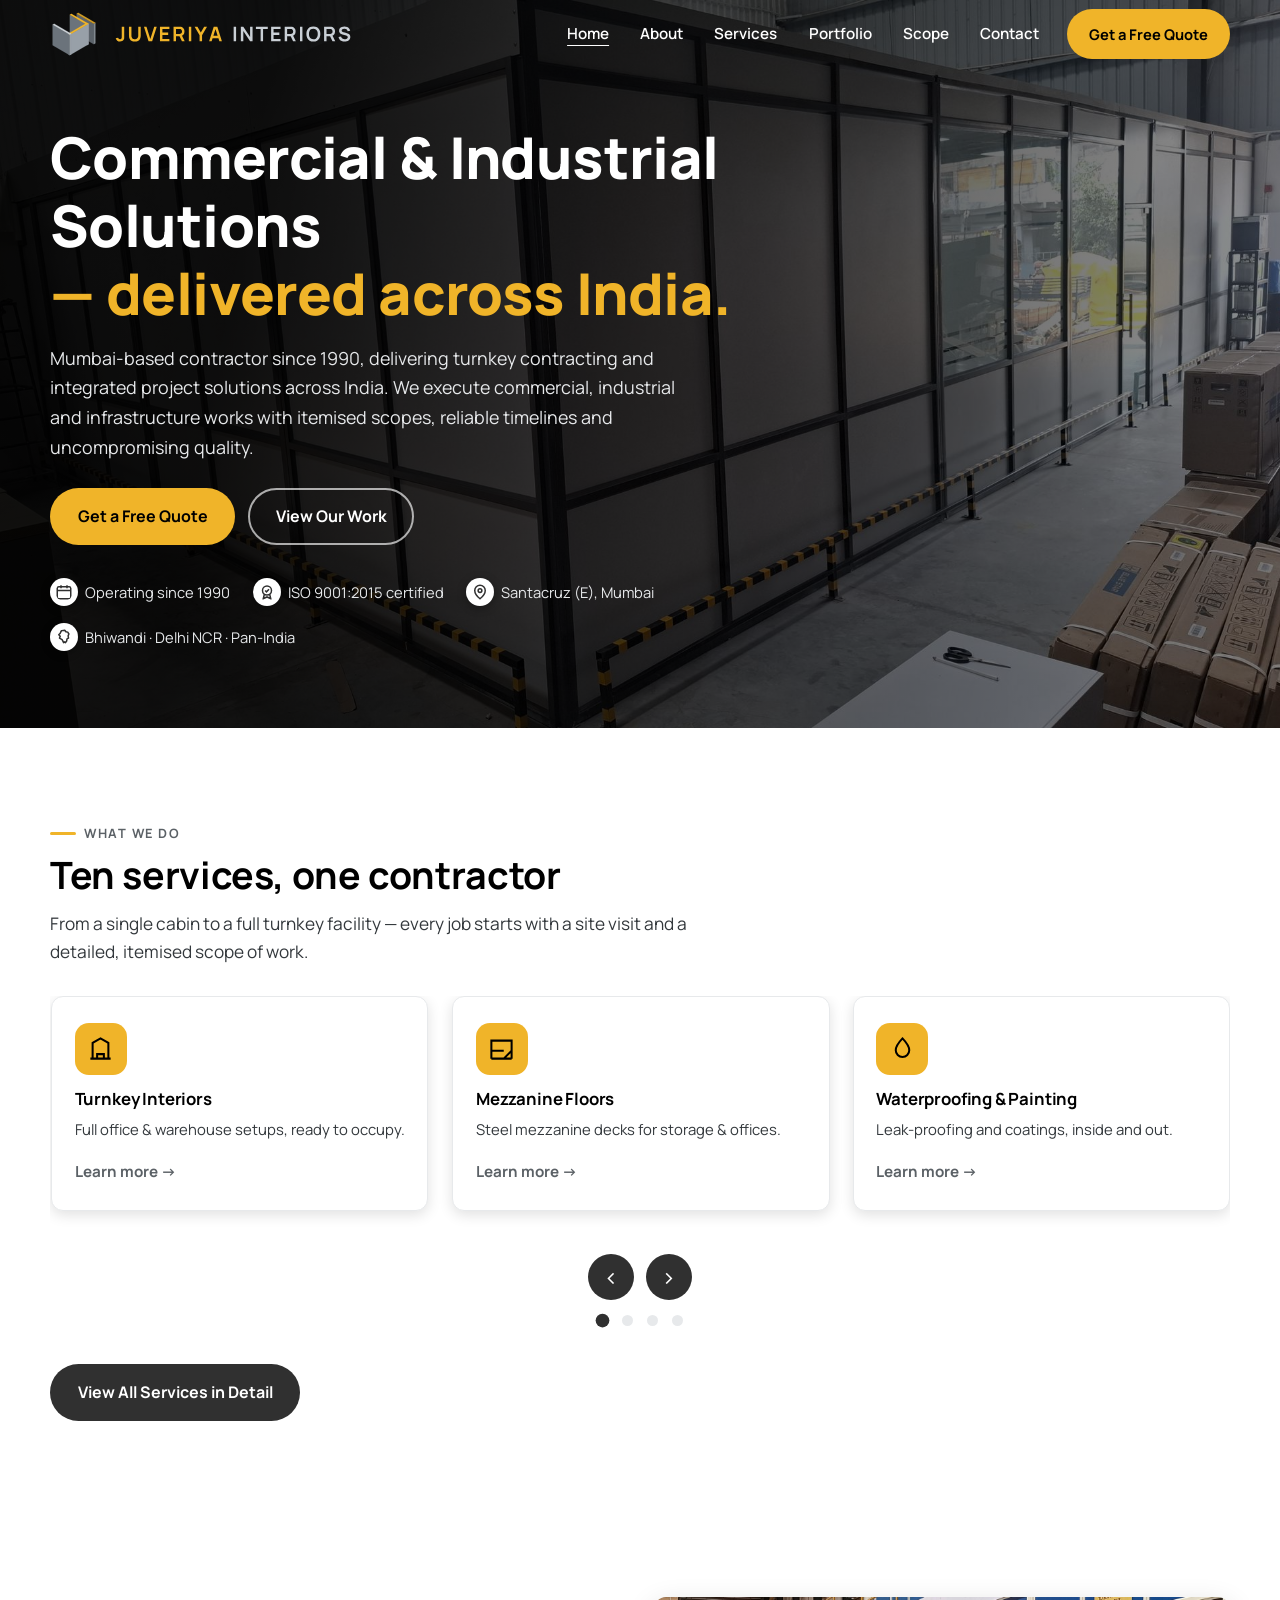
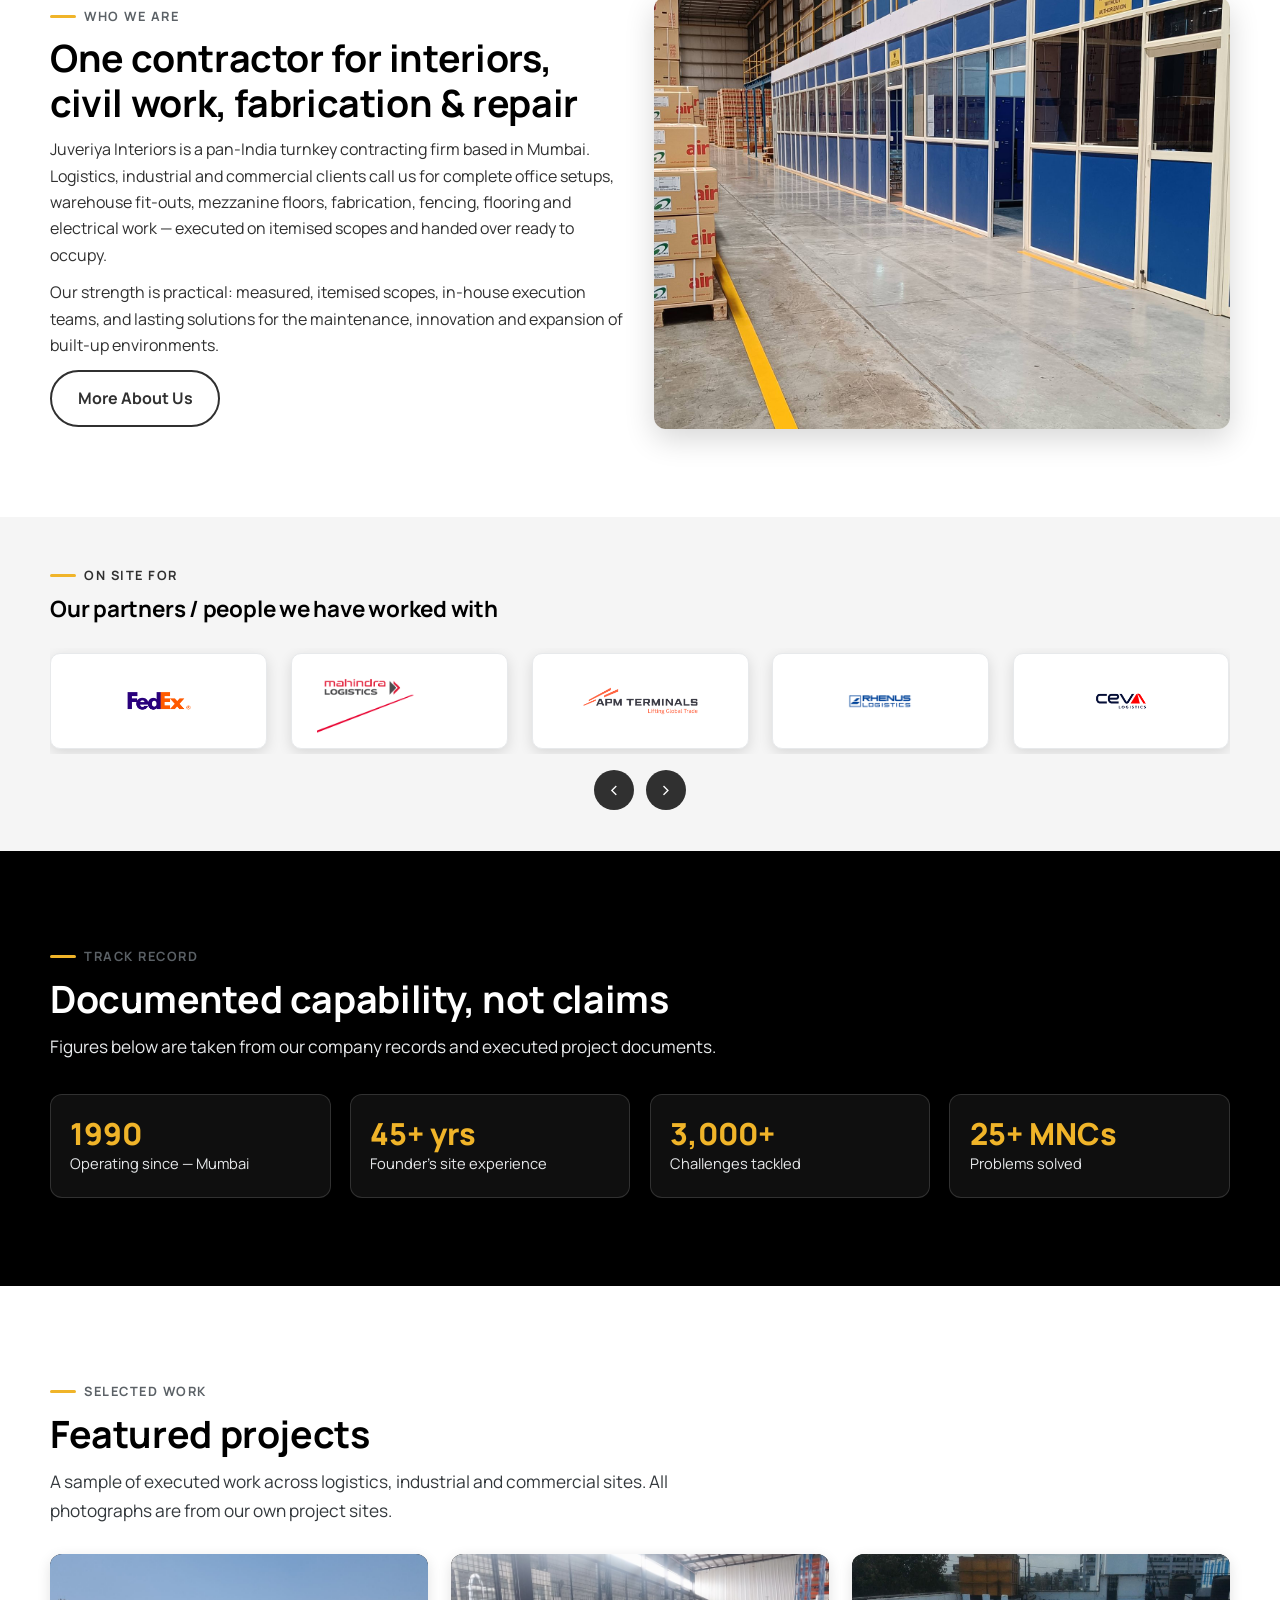
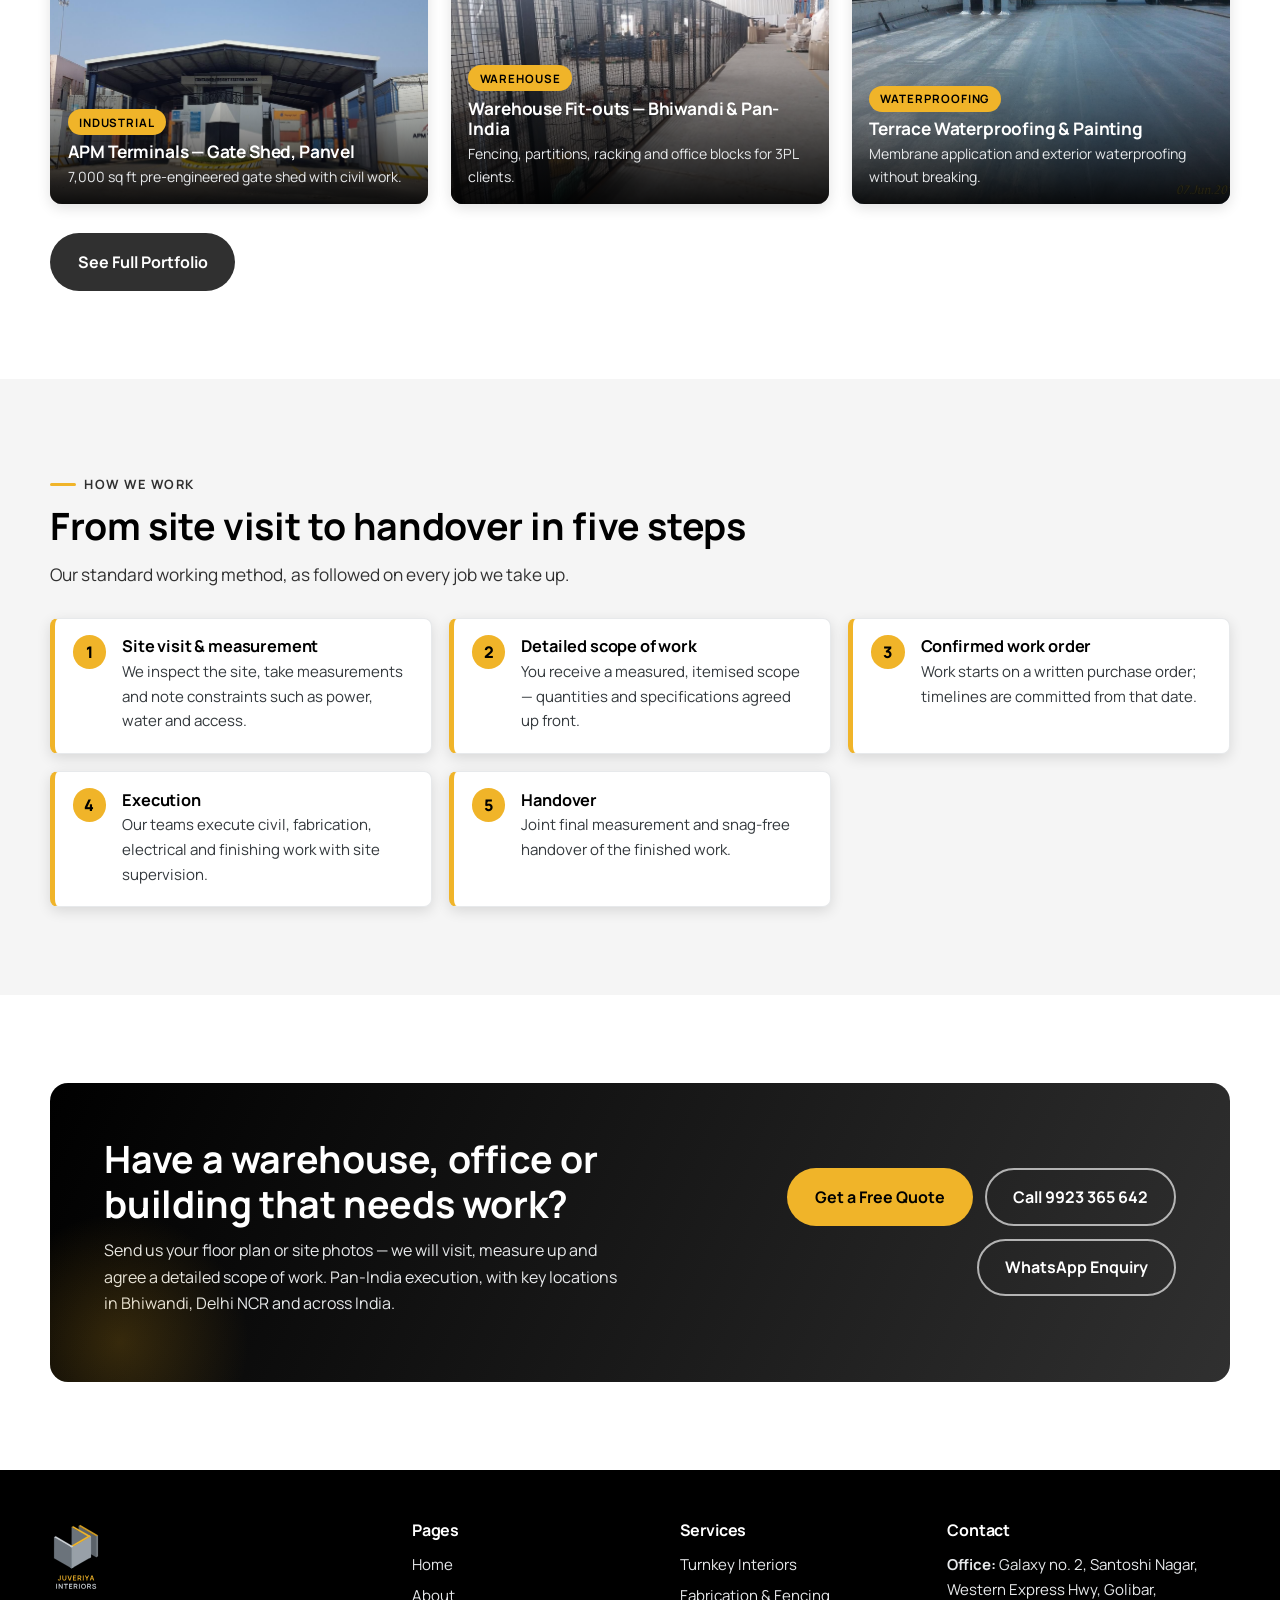
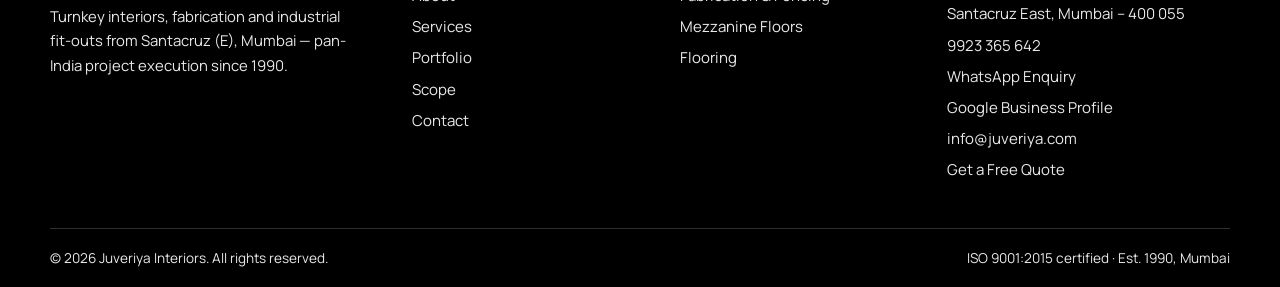
==== commit 9542284c: "Add Scope page with commercial galleries, refresh branding and content, add SEO groundwork" ====
--- a/index.html
+++ b/index.html
@@ -4,7 +4,7 @@
   <meta charset="UTF-8">
   <meta name="viewport" content="width=device-width, initial-scale=1.0">
   <title>Juveriya Interiors | Pan-India Turnkey Interiors &amp; Industrial Fit-Outs</title>
-  <meta name="description" content="Juveriya Interiors, Mumbai (est. 1990, ISO 9001:2015 certified): pan-India turnkey office & warehouse interiors, steel fabrication, mezzanine floors, rolling shutters and vinyl/epoxy flooring for logistics, industrial and commercial clients. Get a free quote.">
+  <meta name="description" content="Juveriya Interiors, Mumbai (est. 1990, ISO 9001:2015 certified): pan-India turnkey office & warehouse interiors, fabrication, mezzanine floors, rolling shutters and vinyl/epoxy flooring for logistics, industrial and commercial clients. Get a free quote.">
   <meta property="og:title" content="Juveriya Interiors | Pan-India Turnkey Interiors & Industrial Fit-Outs">
   <meta property="og:description" content="Mumbai contractor since 1990, executing turnkey projects pan-India — key locations Bhiwandi, Delhi NCR. Trusted by FedEx, Mahindra Logistics, APM Terminals, Rhenus, CEVA, TVS and more.">
   <meta property="og:type" content="website">
@@ -27,6 +27,31 @@
   <link rel="stylesheet" href="https://cdnjs.cloudflare.com/ajax/libs/OwlCarousel2/2.3.4/assets/owl.carousel.min.css">
   <link rel="stylesheet" href="https://cdnjs.cloudflare.com/ajax/libs/OwlCarousel2/2.3.4/assets/owl.theme.default.min.css">
   <link rel="stylesheet" href="css/styles.css">
+  <script type="application/ld+json">
+{
+  "@context": "https://schema.org",
+  "@type": "GeneralContractor",
+  "name": "Juveriya Interiors",
+  "url": "https://juveriya.in/",
+  "logo": "https://juveriya.in/svg/logo-full.svg",
+  "image": "https://juveriya.in/social/og-image.png",
+  "telephone": "+919923365642",
+  "email": "info@juveriya.com",
+  "foundingDate": "1990",
+  "address": {
+    "@type": "PostalAddress",
+    "streetAddress": "Galaxy no. 2, Santoshi Nagar, Western Express Hwy, Golibar, Santacruz East",
+    "addressLocality": "Mumbai",
+    "addressRegion": "Maharashtra",
+    "postalCode": "400055",
+    "addressCountry": "IN"
+  },
+  "areaServed": "India",
+  "sameAs": [
+    "https://share.google/2F6Hk8PfobSHnmGoR"
+  ]
+}
+  </script>
 </head>
 <body>
   <a class="skip-link" href="#main">Skip to main content</a>
@@ -44,6 +69,7 @@
           <li><a href="about.html">About</a></li>
           <li><a href="services.html">Services</a></li>
           <li><a href="portfolio.html">Portfolio</a></li>
+          <li><a href="scope.html">Scope</a></li>
           <li><a href="contact.html">Contact</a></li>
         </ul>
         <a class="btn btn--primary nav__cta" href="contact.html">Get a Free Quote</a>
@@ -56,8 +82,7 @@
     <!-- HERO -->
     <section class="hero" aria-labelledby="hero-heading">
       <div class="hero__bg" aria-hidden="true">
-        <img class="is-active" src="assets/images/hero-warehouse-office-setup.jpg" alt="" fetchpriority="high" width="1920" height="887">
-        <img data-src="assets/images/hero-partition-office-01.jpg" alt="" loading="lazy" width="1920" height="1080">
+        <img class="is-active" src="assets/images/hero-partition-office-01.jpg" alt="" fetchpriority="high" width="1920" height="1080">
         <img data-src="assets/images/hero-panel-corridor.jpg" alt="" loading="lazy" width="1920" height="1080">
         <img data-src="assets/images/hero-warehouse-wide-01.jpg" alt="" loading="lazy" width="1920" height="887">
         <img data-src="assets/images/hero-partition-office-02.jpg" alt="" loading="lazy" width="1920" height="1080">
@@ -71,6 +96,8 @@
         <img data-src="assets/images/hero-shutter-frame.jpg" alt="" loading="lazy" width="1920" height="887">
         <img data-src="assets/images/hero-warehouse-cabin.jpg" alt="" loading="lazy" width="1920" height="887">
         <img data-src="assets/images/hero-blue-office.jpg" alt="" loading="lazy" width="1920" height="1440">
+        <img data-src="assets/images/hero-pool-deck-01.jpg" alt="" loading="lazy" width="1600" height="1020">
+        <img data-src="assets/images/hero-pool-deck-02.jpg" alt="" loading="lazy" width="1600" height="1020">
       </div>
       <div class="container">
         <div class="hero__inner">
@@ -116,7 +143,7 @@
           </div></article>
           <article class="item"><div class="svc-card">
             <div class="card__icon" aria-hidden="true"><svg viewBox="0 0 24 24" fill="none" stroke="currentColor" stroke-width="1.8"><path d="M4 20V10l5-5h9l2 5v10M4 20h16M8 20v-6h8v6M8 10V5h5"/></svg></div>
-            <h3>Fabrication &amp; Steel</h3><p>Sheds, fencing and structural steelwork.</p>
+            <h3>Fabrication &amp; Fencing</h3><p>Sheds, fencing and structural steelwork.</p>
             <a class="card__link" href="services.html#fabrication">Learn more →</a>
           </div></article>
           <article class="item"><div class="svc-card">
@@ -141,7 +168,7 @@
           </div></article>
           <article class="item"><div class="svc-card">
             <div class="card__icon" aria-hidden="true"><svg viewBox="0 0 24 24" fill="none" stroke="currentColor" stroke-width="1.8"><path d="M3 3h18v18H3zM3 12h18M12 3v18"/></svg></div>
-            <h3>Vinyl &amp; Epoxy Flooring</h3><p>Heavy-duty vinyl and epoxy floor finishes.</p>
+            <h3>Flooring</h3><p>Heavy-duty floor finishes — vinyl and epoxy.</p>
             <a class="card__link" href="services.html#flooring">Learn more →</a>
           </div></article>
           <article class="item"><div class="svc-card">
@@ -162,7 +189,7 @@
         <div class="reveal">
           <span class="eyebrow">Who we are</span>
           <h2 id="intro-heading">One contractor for interiors, civil work, fabrication &amp; repair</h2>
-          <p>Juveriya Interiors is a pan-India turnkey contracting firm based in Mumbai. Logistics, industrial and commercial clients call us for complete office setups, warehouse fit-outs, mezzanine floors, steel fabrication, fencing, flooring and electrical work — executed on itemised scopes and handed over ready to occupy.</p>
+          <p>Juveriya Interiors is a pan-India turnkey contracting firm based in Mumbai. Logistics, industrial and commercial clients call us for complete office setups, warehouse fit-outs, mezzanine floors, fabrication, fencing, flooring and electrical work — executed on itemised scopes and handed over ready to occupy.</p>
           <p>Our strength is practical: measured, itemised scopes, in-house execution teams, and lasting solutions for the maintenance, innovation and expansion of built-up environments.</p>
           <a class="btn btn--outline" href="about.html">More About Us</a>
         </div>
@@ -302,7 +329,7 @@
           <a class="brand" href="index.html" aria-label="Juveriya Interiors — home">
             <img class="brand__logo" src="svg/logo-full-dark.svg" alt="" width="248" height="352" loading="lazy">
           </a>
-          <p>Turnkey interiors, steel fabrication and industrial fit-outs from Santacruz (E), Mumbai — pan-India project execution since 1990.</p>
+          <p>Turnkey interiors, fabrication and industrial fit-outs from Santacruz (E), Mumbai — pan-India project execution since 1990.</p>
         </div>
         <nav aria-label="Footer">
           <h3>Pages</h3>
@@ -311,6 +338,7 @@
             <li><a href="about.html">About</a></li>
             <li><a href="services.html">Services</a></li>
             <li><a href="portfolio.html">Portfolio</a></li>
+            <li><a href="scope.html">Scope</a></li>
             <li><a href="contact.html">Contact</a></li>
           </ul>
         </nav>
@@ -318,9 +346,9 @@
           <h3>Services</h3>
           <ul>
             <li><a href="services.html#turnkey">Turnkey Interiors</a></li>
-            <li><a href="services.html#fabrication">Steel Fabrication &amp; Fencing</a></li>
+            <li><a href="services.html#fabrication">Fabrication &amp; Fencing</a></li>
             <li><a href="services.html#mezzanine">Mezzanine Floors</a></li>
-            <li><a href="services.html#flooring">Vinyl &amp; Epoxy Flooring</a></li>
+            <li><a href="services.html#flooring">Flooring</a></li>
           </ul>
         </nav>
         <div>
@@ -337,7 +365,7 @@
       </div>
       <div class="footer-bottom">
         <p>© <span data-year>2026</span> Juveriya Interiors. All rights reserved.</p>
-        <p>GSTIN 27AJKPK1361R1ZN · ISO 9001:2015 certified · Est. 1990, Mumbai</p>
+        <p>ISO 9001:2015 certified · Est. 1990, Mumbai</p>
       </div>
     </div>
   </footer>
--- a/css/styles.css
+++ b/css/styles.css
@@ -348,6 +348,12 @@
   .ba-strip { grid-template-columns: repeat(4, 1fr); }
 }
 
+/* ============ Scope of work ============ */
+.scope-fig { margin: 0; background: #fff; border: 1px solid var(--line); border-radius: var(--radius); overflow: clip; box-shadow: var(--shadow-sm); }
+.scope-fig img { width: 100%; height: 230px; object-fit: cover; display: block; }
+.scope-fig figcaption { padding: 0.8rem 1rem; font-size: 0.92rem; font-weight: 700; color: var(--graphite-900); }
+.scope-fig figcaption span { display: block; font-weight: 400; color: var(--muted); font-size: 0.85rem; }
+
 /* ============ Portfolio ============ */
 .filters { display: flex; flex-wrap: wrap; gap: 0.6rem; margin: 1.6rem 0 1.8rem; }
 .filter-btn {
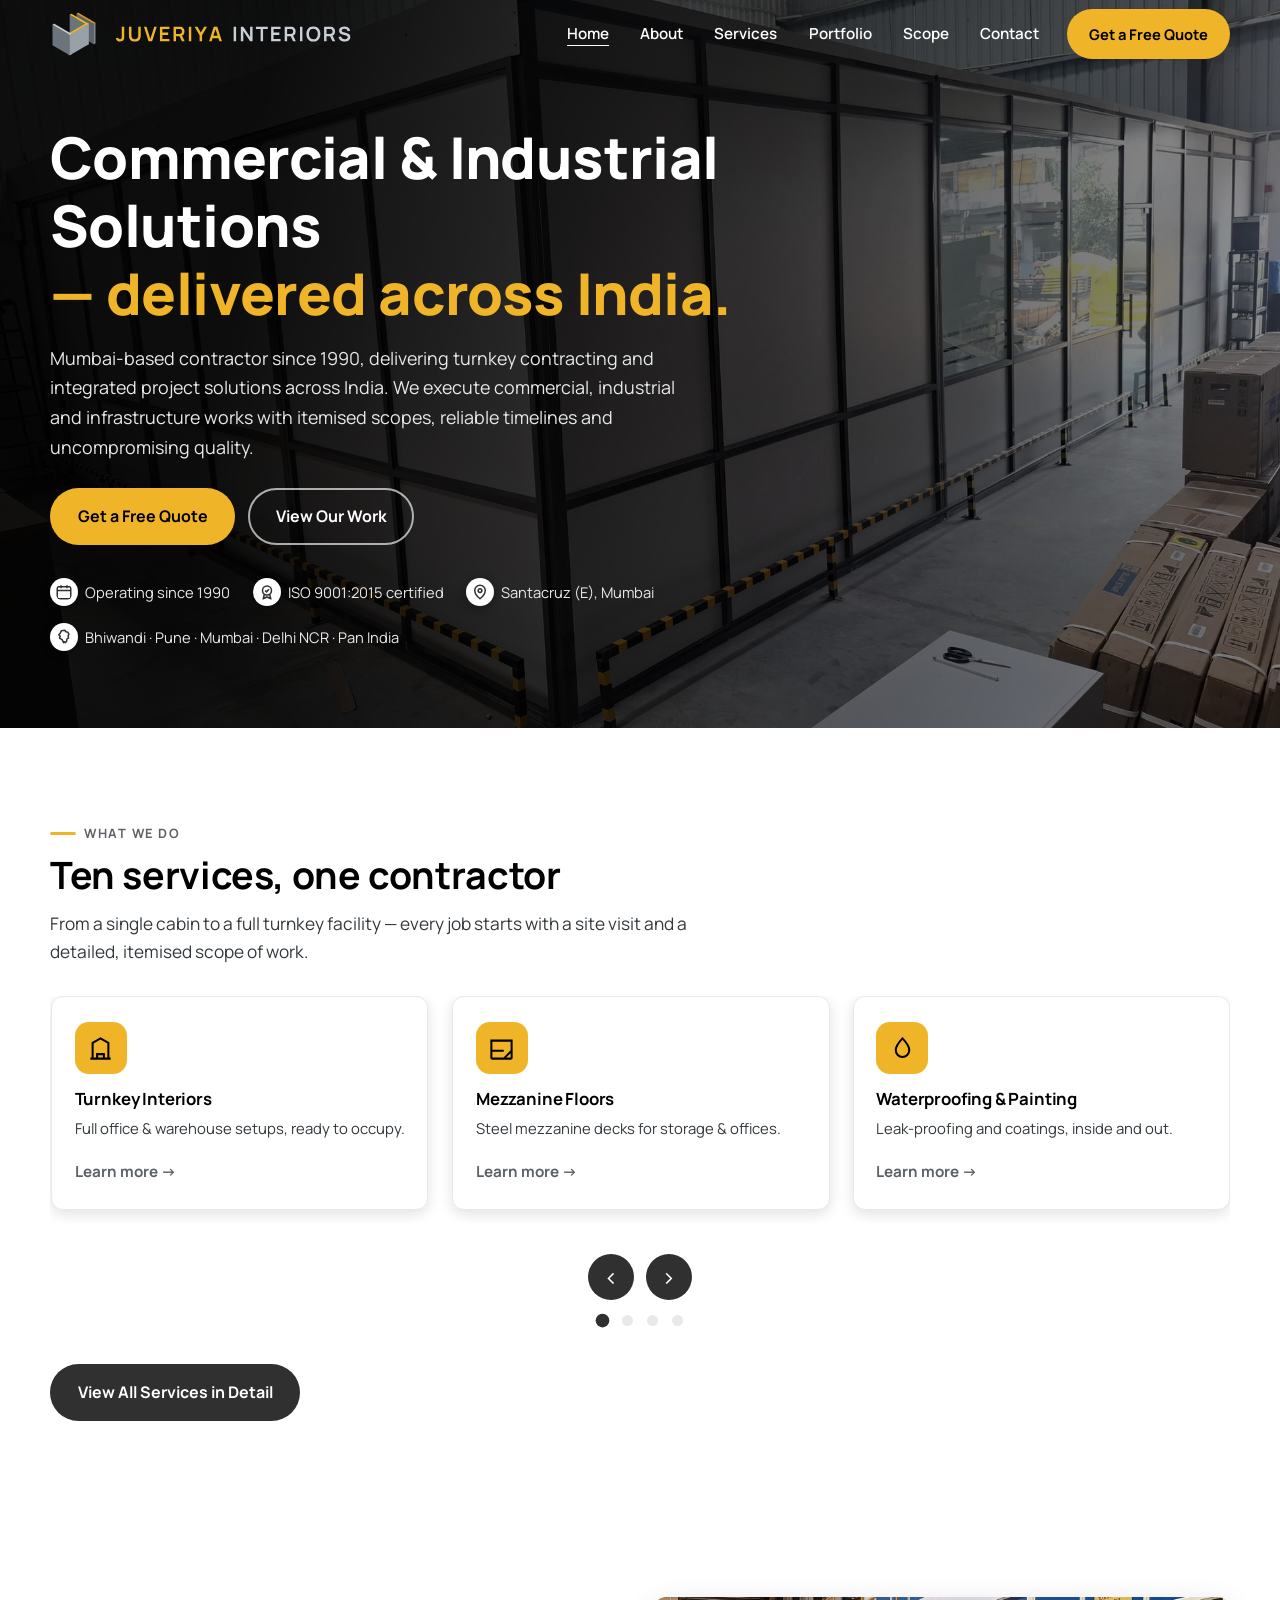
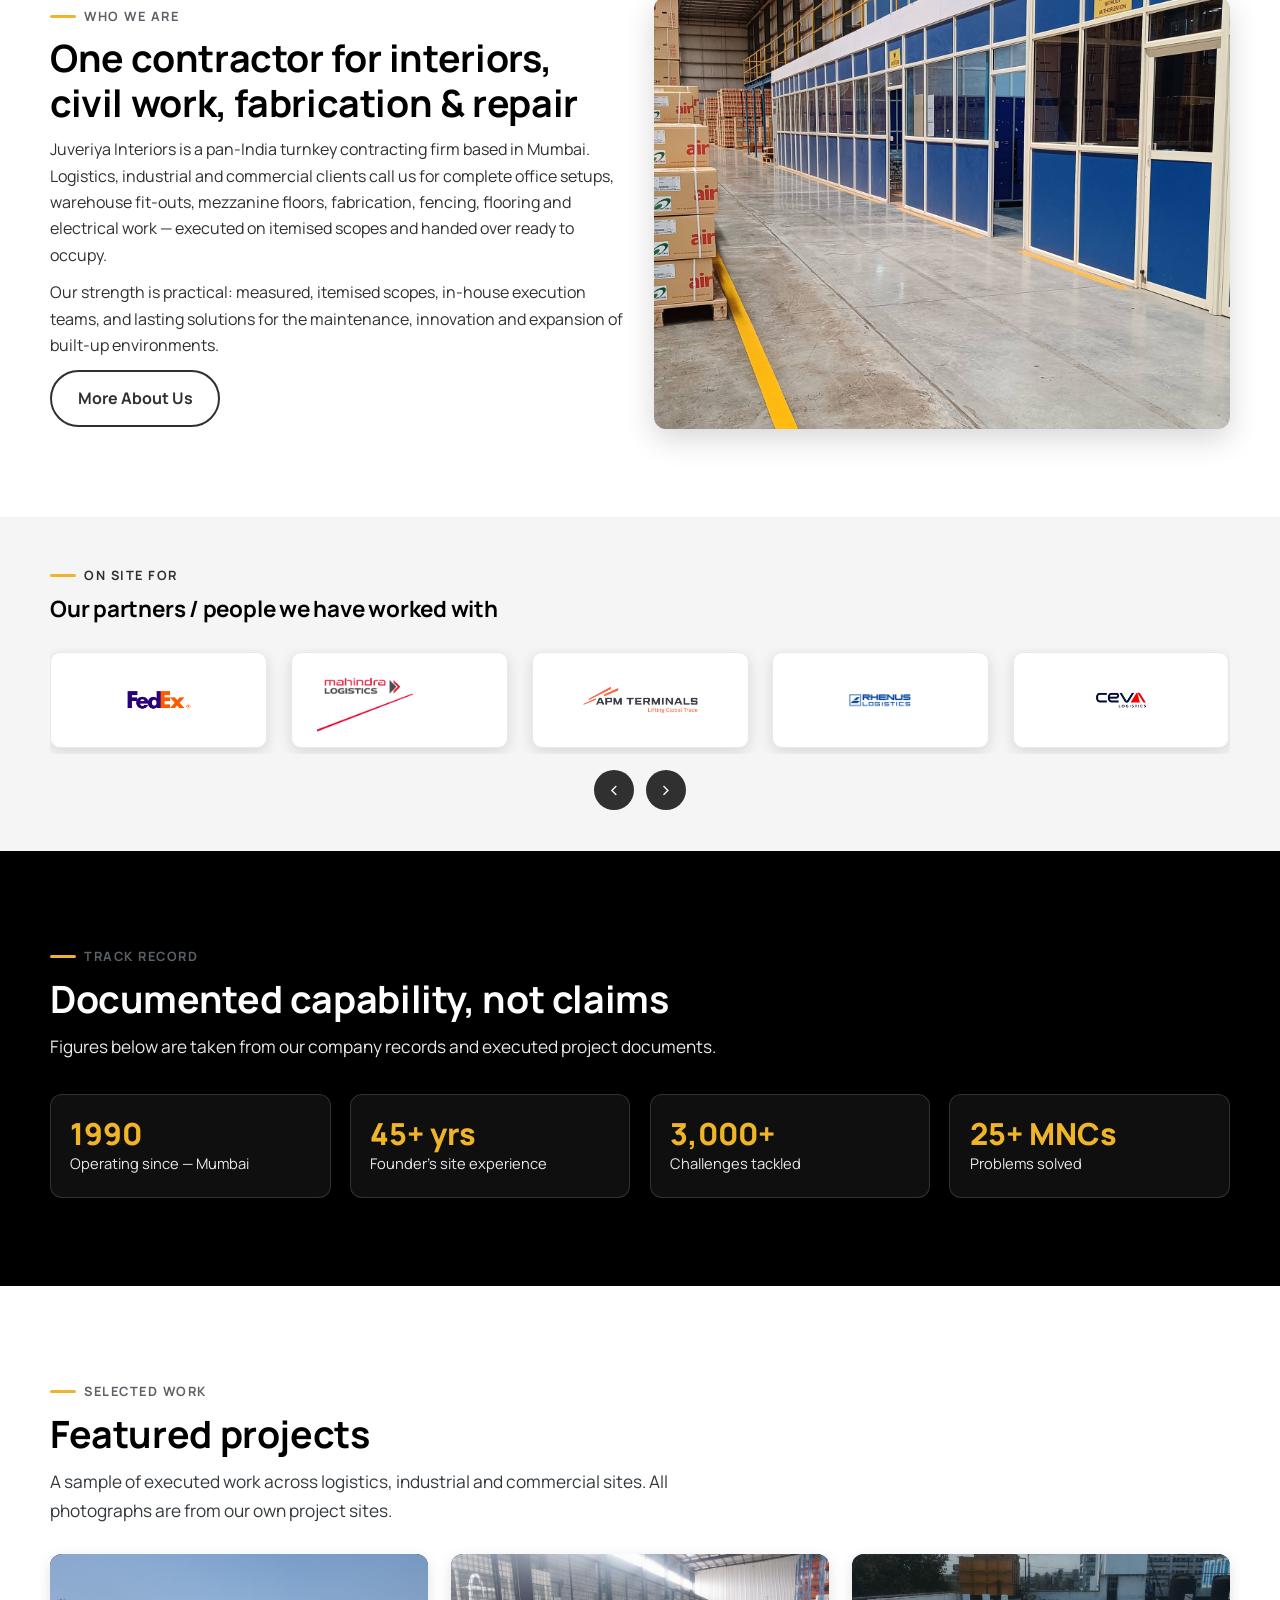
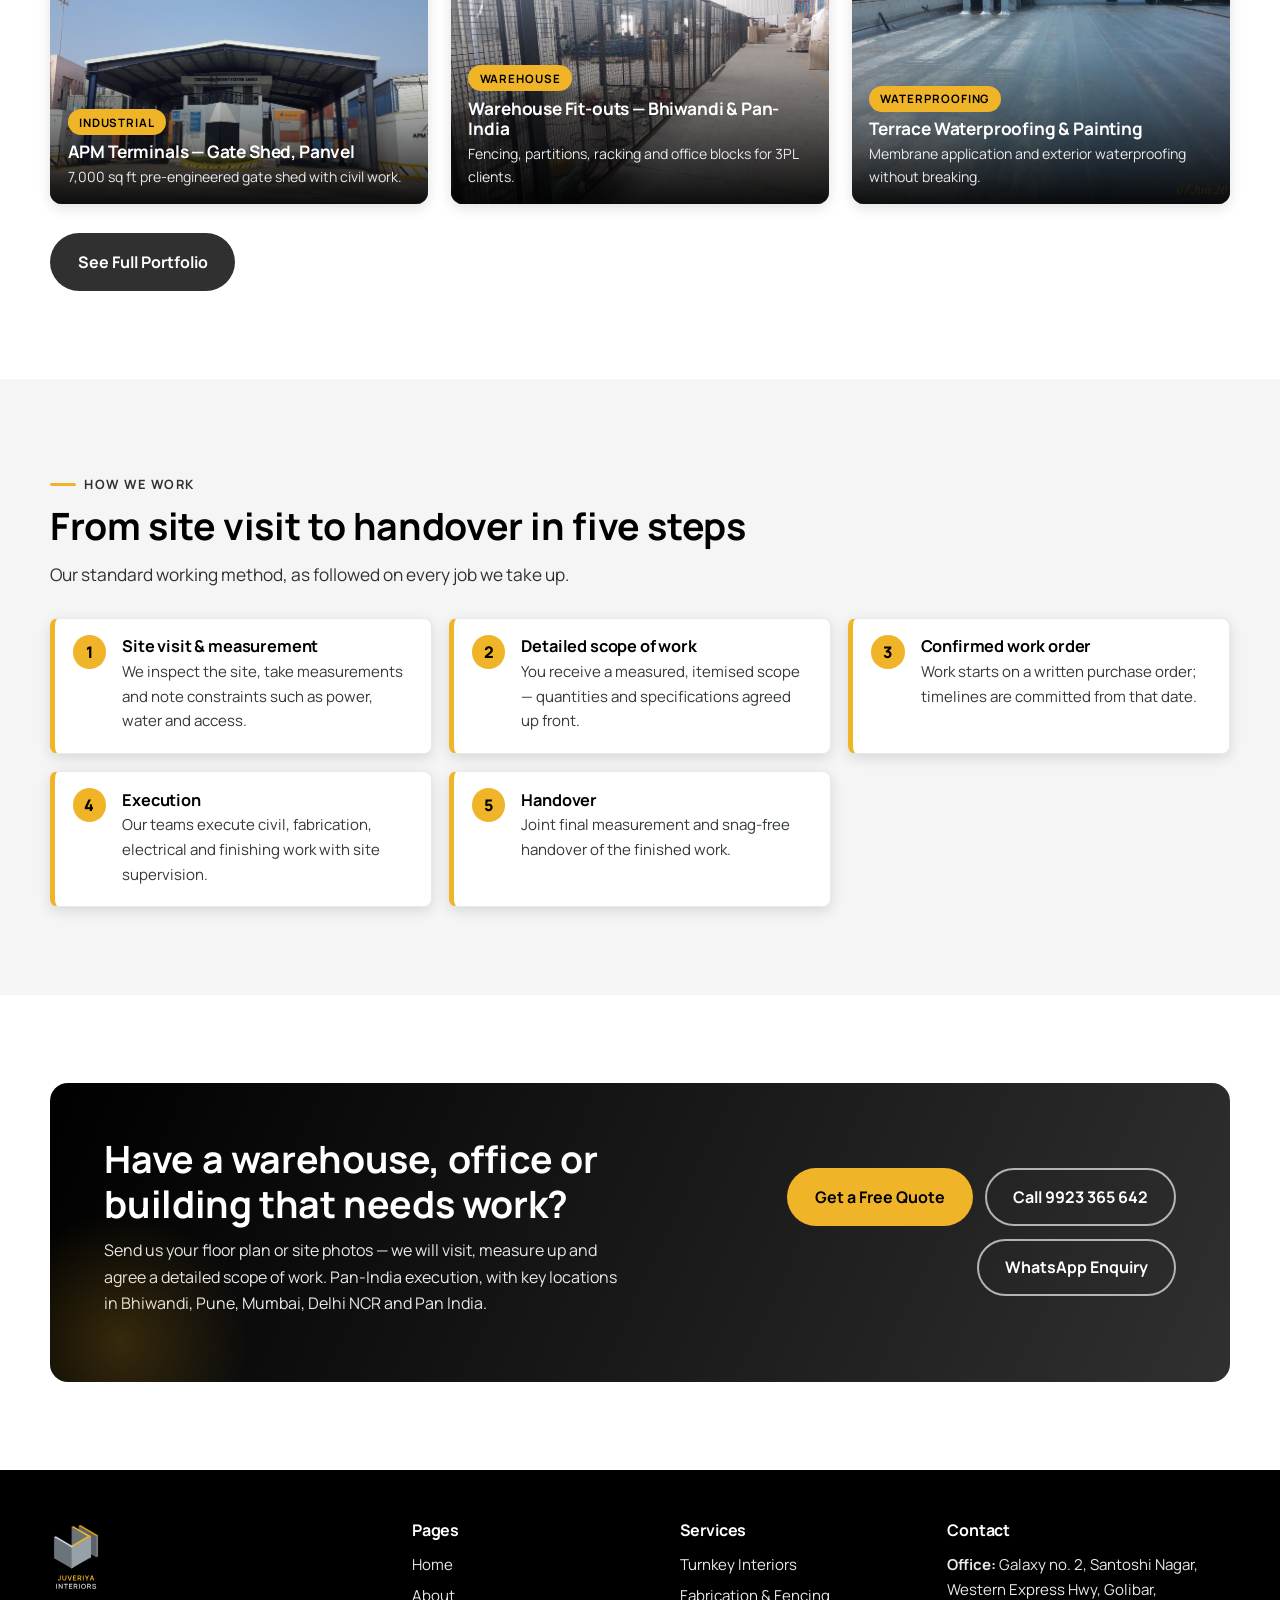
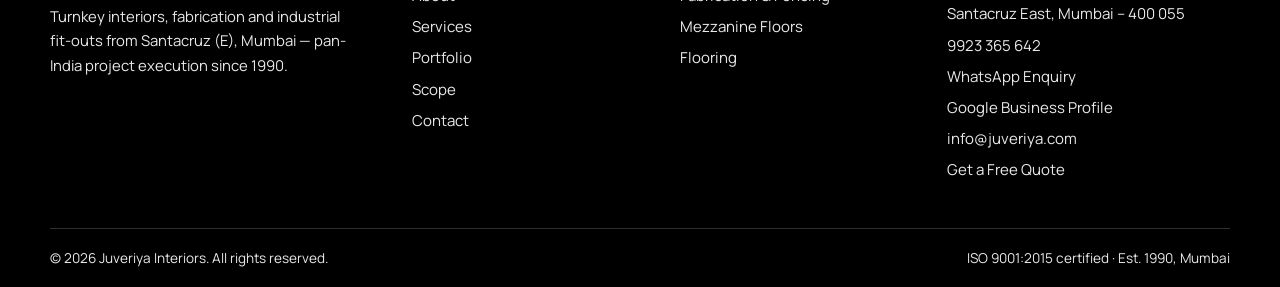
==== commit 1dbe7881: "Expand scope galleries and portfolio sections, freshness pass, viewer and UI fixes" ====
--- a/index.html
+++ b/index.html
@@ -6,27 +6,27 @@
   <title>Juveriya Interiors | Pan-India Turnkey Interiors &amp; Industrial Fit-Outs</title>
   <meta name="description" content="Juveriya Interiors, Mumbai (est. 1990, ISO 9001:2015 certified): pan-India turnkey office & warehouse interiors, fabrication, mezzanine floors, rolling shutters and vinyl/epoxy flooring for logistics, industrial and commercial clients. Get a free quote.">
   <meta property="og:title" content="Juveriya Interiors | Pan-India Turnkey Interiors & Industrial Fit-Outs">
-  <meta property="og:description" content="Mumbai contractor since 1990, executing turnkey projects pan-India — key locations Bhiwandi, Delhi NCR. Trusted by FedEx, Mahindra Logistics, APM Terminals, Rhenus, CEVA, TVS and more.">
+  <meta property="og:description" content="Mumbai contractor since 1990, executing turnkey projects pan-India — key locations Bhiwandi, Pune, Mumbai, Delhi NCR and Pan India. Trusted by FedEx, Mahindra Logistics, APM Terminals, Rhenus, CEVA, TVS and more.">
   <meta property="og:type" content="website">
-  <meta property="og:image" content="https://juveriya.in/social/og-image.png">
+  <meta property="og:image" content="https://juveriya.in/social/og-image.png?v=20261015d">
   <meta property="og:image:width" content="1200">
   <meta property="og:image:height" content="630">
   <meta name="twitter:card" content="summary_large_image">
-  <link rel="icon" href="favicons/favicon.svg" type="image/svg+xml">
-  <link rel="icon" href="favicons/favicon.ico" sizes="48x48">
-  <link rel="icon" href="favicons/favicon-32x32.png" type="image/png" sizes="32x32">
-  <link rel="icon" href="favicons/favicon-16x16.png" type="image/png" sizes="16x16">
-  <link rel="apple-touch-icon" href="favicons/apple-touch-icon.png">
-  <link rel="manifest" href="favicons/site.webmanifest">
+  <link rel="icon" href="favicons/favicon.svg?v=20261015d" type="image/svg+xml">
+  <link rel="icon" href="favicons/favicon.ico?v=20261015d" sizes="48x48">
+  <link rel="icon" href="favicons/favicon-32x32.png?v=20261015d" type="image/png" sizes="32x32">
+  <link rel="icon" href="favicons/favicon-16x16.png?v=20261015d" type="image/png" sizes="16x16">
+  <link rel="apple-touch-icon" href="favicons/apple-touch-icon.png?v=20261015d">
+  <link rel="manifest" href="favicons/site.webmanifest?v=20261015d">
   <meta name="theme-color" content="#33383C">
-  <link rel="preload" href="svg/logo-icon.svg" as="image">
-  <link rel="preload" href="svg/logo-wordmark.svg" as="image">
+  <link rel="preload" href="svg/logo-icon.svg?v=20261015d" as="image">
+  <link rel="preload" href="svg/logo-wordmark.svg?v=20261015d" as="image">
   <link rel="preconnect" href="https://fonts.googleapis.com">
   <link rel="preconnect" href="https://fonts.gstatic.com" crossorigin>
   <link href="https://fonts.googleapis.com/css2?family=Manrope:wght@400..800&display=swap" rel="stylesheet">
   <link rel="stylesheet" href="https://cdnjs.cloudflare.com/ajax/libs/OwlCarousel2/2.3.4/assets/owl.carousel.min.css">
   <link rel="stylesheet" href="https://cdnjs.cloudflare.com/ajax/libs/OwlCarousel2/2.3.4/assets/owl.theme.default.min.css">
-  <link rel="stylesheet" href="css/styles.css">
+  <link rel="stylesheet" href="css/styles.css?v=20261015d">
   <script type="application/ld+json">
 {
   "@context": "https://schema.org",
@@ -59,8 +59,8 @@
   <header class="site-header">
     <div class="container">
       <a class="brand" href="index.html" aria-label="Juveriya Interiors — home">
-        <img class="brand__logo" src="svg/logo-icon-dark.svg" alt="" width="268" height="268">
-        <img class="brand__wordmark" src="svg/logo-wordmark-dark.svg" alt="" width="464" height="52">
+        <img class="brand__logo" src="svg/logo-icon-dark.svg?v=20261015d" alt="" width="268" height="268">
+        <img class="brand__wordmark" src="svg/logo-wordmark-dark.svg?v=20261015d" alt="" width="464" height="52">
       </a>
       <nav class="main-nav" aria-label="Primary">
         <button class="nav-toggle" aria-expanded="false" aria-controls="nav-list" aria-label="Open menu"><span></span><span></span><span></span></button>
@@ -82,22 +82,22 @@
     <!-- HERO -->
     <section class="hero" aria-labelledby="hero-heading">
       <div class="hero__bg" aria-hidden="true">
-        <img class="is-active" src="assets/images/hero-partition-office-01.jpg" alt="" fetchpriority="high" width="1920" height="1080">
-        <img data-src="assets/images/hero-panel-corridor.jpg" alt="" loading="lazy" width="1920" height="1080">
-        <img data-src="assets/images/hero-warehouse-wide-01.jpg" alt="" loading="lazy" width="1920" height="887">
-        <img data-src="assets/images/hero-partition-office-02.jpg" alt="" loading="lazy" width="1920" height="1080">
-        <img data-src="assets/images/hero-roof-structure.jpg" alt="" loading="lazy" width="1920" height="887">
-        <img data-src="assets/images/hero-warehouse-racking.jpg" alt="" loading="lazy" width="1920" height="887">
-        <img data-src="assets/images/hero-warehouse-wide-02.jpg" alt="" loading="lazy" width="1920" height="887">
-        <img data-src="assets/images/hero-office-in-use.jpg" alt="" loading="lazy" width="1920" height="1080">
-        <img data-src="assets/images/hero-partition-corridor.jpg" alt="" loading="lazy" width="1920" height="887">
-        <img data-src="assets/images/hero-office-lounge.jpg" alt="" loading="lazy" width="1920" height="887">
-        <img data-src="assets/images/hero-site-gate.jpg" alt="" loading="lazy" width="1920" height="887">
-        <img data-src="assets/images/hero-shutter-frame.jpg" alt="" loading="lazy" width="1920" height="887">
-        <img data-src="assets/images/hero-warehouse-cabin.jpg" alt="" loading="lazy" width="1920" height="887">
-        <img data-src="assets/images/hero-blue-office.jpg" alt="" loading="lazy" width="1920" height="1440">
-        <img data-src="assets/images/hero-pool-deck-01.jpg" alt="" loading="lazy" width="1600" height="1020">
-        <img data-src="assets/images/hero-pool-deck-02.jpg" alt="" loading="lazy" width="1600" height="1020">
+        <img class="is-active" src="assets/images/hero-partition-office-01.jpg?v=20261015d" alt="" fetchpriority="high" width="1920" height="1080">
+        <img data-src="assets/images/hero-panel-corridor.jpg?v=20261015d" alt="" loading="lazy" width="1920" height="1080">
+        <img data-src="assets/images/hero-warehouse-wide-01.jpg?v=20261015d" alt="" loading="lazy" width="1920" height="887">
+        <img data-src="assets/images/hero-partition-office-02.jpg?v=20261015d" alt="" loading="lazy" width="1920" height="1080">
+        <img data-src="assets/images/hero-roof-structure.jpg?v=20261015d" alt="" loading="lazy" width="1920" height="887">
+        <img data-src="assets/images/hero-warehouse-racking.jpg?v=20261015d" alt="" loading="lazy" width="1920" height="887">
+        <img data-src="assets/images/hero-warehouse-wide-02.jpg?v=20261015d" alt="" loading="lazy" width="1920" height="887">
+        <img data-src="assets/images/scope-dachser-floor.jpg?v=20261015d" alt="" loading="lazy" width="1400" height="1050">
+        <img data-src="assets/images/hero-partition-corridor.jpg?v=20261015d" alt="" loading="lazy" width="1920" height="887">
+        <img data-src="assets/images/hero-office-lounge.jpg?v=20261015d" alt="" loading="lazy" width="1920" height="887">
+        <img data-src="assets/images/hero-dock-cabin.jpg?v=20261015d" alt="" loading="lazy" width="1920" height="887">
+        <img data-src="assets/images/hero-shutter-frame.jpg?v=20261015d" alt="" loading="lazy" width="1920" height="887">
+        <img data-src="assets/images/hero-warehouse-cabin.jpg?v=20261015d" alt="" loading="lazy" width="1920" height="887">
+        <img data-src="assets/images/hero-blue-office.jpg?v=20261015d" alt="" loading="lazy" width="1920" height="1440">
+        <img data-src="assets/images/hero-pool-deck-01.jpg?v=20261015d" alt="" loading="lazy" width="1600" height="1020">
+        <img data-src="assets/images/hero-pool-deck-02.jpg?v=20261015d" alt="" loading="lazy" width="1600" height="1020">
       </div>
       <div class="container">
         <div class="hero__inner">
@@ -111,7 +111,7 @@
             <li><svg viewBox="0 0 24 24" fill="none" stroke="currentColor" stroke-width="2" aria-hidden="true"><rect x="3" y="5" width="18" height="16" rx="2"/><path d="M3 10h18M8 3v4M16 3v4"/></svg>Operating since 1990</li>
             <li><svg viewBox="0 0 24 24" fill="none" stroke="currentColor" stroke-width="2" aria-hidden="true"><circle cx="12" cy="10" r="6"/><path d="m9.5 10 1.8 1.8 3.4-3.6M8.5 15 7 21l5-2.4L17 21l-1.5-6"/></svg>ISO 9001:2015 certified</li>
             <li><svg viewBox="0 0 24 24" fill="none" stroke="currentColor" stroke-width="2" aria-hidden="true"><path d="M12 21s-7-5.5-7-11a7 7 0 0 1 14 0c0 5.5-7 11-7 11Z"/><circle cx="12" cy="10" r="2.5"/></svg>Santacruz (E), Mumbai</li>
-            <li><svg viewBox="0 0 24 24" fill="none" stroke="currentColor" stroke-width="2" stroke-linejoin="round" aria-hidden="true"><path d="M9 3.5 13 3l1.5 2 2.5.5L18.5 8l-1 2.5.5 3-2 1-.5 3-1.5 2-1-1-1.5 1-2-4-3.5-2 1-2.5L5 9l2-2 1-2.5 1-1Z"/></svg>Bhiwandi · Delhi NCR · Pan-India</li>
+            <li><svg viewBox="0 0 24 24" fill="none" stroke="currentColor" stroke-width="2" stroke-linejoin="round" aria-hidden="true"><path d="M9 3.5 13 3l1.5 2 2.5.5L18.5 8l-1 2.5.5 3-2 1-.5 3-1.5 2-1-1-1.5 1-2-4-3.5-2 1-2.5L5 9l2-2 1-2.5 1-1Z"/></svg>Bhiwandi · Pune · Mumbai · Delhi NCR · Pan India</li>
           </ul>
         </div>
       </div>
@@ -194,7 +194,7 @@
           <a class="btn btn--outline" href="about.html">More About Us</a>
         </div>
         <div class="reveal">
-          <img src="assets/images/pf-blue-office.jpg" alt="Finished warehouse office interior with workstations and glazed partitions executed by Juveriya Interiors" loading="lazy" width="1600" height="1200">
+          <img src="assets/images/pf-blue-office.jpg?v=20261015d" alt="Finished warehouse office interior with workstations and glazed partitions executed by Juveriya Interiors" loading="lazy" width="1600" height="1200">
         </div>
       </div>
     </section>
@@ -207,36 +207,36 @@
           <h2 id="clients-heading" style="font-size:1.4rem">Our partners / people we have worked with</h2>
         </div>
         <ul class="owl-carousel owl-theme clients-carousel reveal" id="clients-carousel" aria-label="Partner and client logos — rotating">
-          <li class="item"><img src="assets/images/logos/fedex.png" alt="FedEx" loading="lazy" width="256" height="256"></li>
-          <li class="item"><img src="assets/images/logos/mahindra-logistics.png" alt="Mahindra Logistics" loading="lazy" width="423" height="168"></li>
-          <li class="item"><img src="assets/images/logos/apm-terminals.png" alt="APM Terminals" loading="lazy" width="900" height="500"></li>
-          <li class="item"><img src="assets/images/logos/rhenus.png" alt="Rhenus Logistics" loading="lazy" width="280" height="280"></li>
-          <li class="item"><img src="assets/images/logos/ceva-logistics.png" alt="CEVA Logistics" loading="lazy" width="256" height="256"></li>
-          <li class="item"><img src="assets/images/logos/tvs-supply-chain.png" alt="TVS Supply Chain Solutions" loading="lazy" width="256" height="256"></li>
-          <li class="item"><img src="assets/images/logos/msc.png" alt="MSC" loading="lazy" width="200" height="200"></li>
-          <li class="item"><img src="assets/images/logos/dachser.png" alt="Dachser" loading="lazy" width="256" height="256"></li>
-          <li class="item"><img src="assets/images/logos/avvashya-cci.png" alt="Avvashya CCI" loading="lazy" width="256" height="256"></li>
-          <li class="item"><img src="assets/images/logos/uidai.png" alt="UIDAI" loading="lazy" width="256" height="256"></li>
-          <li class="item"><img src="assets/images/logos/the-lalit.png" alt="The Lalit" loading="lazy" width="256" height="256"></li>
-          <li class="item"><img src="assets/images/logos/jw-marriott.png" alt="Marriott" loading="lazy" width="256" height="256"></li>
-          <li class="item"><img src="assets/images/logos/apl-logistics.png" alt="APL Logistics" loading="lazy" width="900" height="402"></li>
-          <li class="item"><img src="assets/images/logos/alcargo.png" alt="Allcargo Logistics" loading="lazy" width="534" height="374"></li>
-          <li class="item"><img src="assets/images/logos/birdview_global_logistics_pvt_ltd_logo.jpeg" alt="Birdview Global Logistics" loading="lazy" width="200" height="200"></li>
-          <li class="item"><img src="assets/images/logos/Crane_WW_Logo.png" alt="Crane Worldwide Logistics" loading="lazy" width="684" height="180"></li>
-          <li class="item"><img src="assets/images/logos/DpWorld.png" alt="DP World" loading="lazy" width="199" height="148"></li>
-          <li class="item"><img src="assets/images/logos/emiza_inc.png" alt="Emiza" loading="lazy" width="820" height="360"></li>
-          <li class="item"><img src="assets/images/logos/feiCargo.png" alt="FEI Cargo" loading="lazy" width="148" height="148"></li>
-          <li class="item"><img src="assets/images/logos/Flyjack.png" alt="Flyjack" loading="lazy" width="447" height="447"></li>
-          <li class="item"><img src="assets/images/logos/Furlenco.jpg" alt="Furlenco" loading="lazy" width="2480" height="969"></li>
-          <li class="item"><img src="assets/images/logos/K11.png" alt="K11 Academy" loading="lazy" width="499" height="300"></li>
-          <li class="item"><img src="assets/images/logos/KSH.png" alt="KSH" loading="lazy" width="400" height="265"></li>
-          <li class="item"><img src="assets/images/logos/mantra.jpg" alt="Mantra" loading="lazy" width="360" height="360"></li>
-          <li class="item"><img src="assets/images/logos/Mol.png" alt="MOL" loading="lazy" width="255" height="82"></li>
-          <li class="item"><img src="assets/images/logos/New_Breed_Logistics_logo_200x116.jpg" alt="New Breed Logistics" loading="lazy" width="200" height="116"></li>
-          <li class="item"><img src="assets/images/logos/psipl.png" alt="PSIPL" loading="lazy" width="586" height="363"></li>
-          <li class="item"><img src="assets/images/logos/SaarTransport.jpg" alt="SAR Transport" loading="lazy" width="200" height="200"></li>
-          <li class="item"><img src="assets/images/logos/samsara.png" alt="Samsara Shipping" loading="lazy" width="771" height="181"></li>
-          <li class="item"><img src="assets/images/logos/technova-logo-new.png" alt="TechNova" loading="lazy" width="500" height="451"></li>
+          <li class="item"><img src="assets/images/logos/fedex.png?v=20261015d" alt="FedEx" loading="lazy" width="256" height="256"></li>
+          <li class="item"><img src="assets/images/logos/mahindra-logistics.png?v=20261015d" alt="Mahindra Logistics" loading="lazy" width="423" height="168"></li>
+          <li class="item"><img src="assets/images/logos/apm-terminals.png?v=20261015d" alt="APM Terminals" loading="lazy" width="900" height="500"></li>
+          <li class="item"><img src="assets/images/logos/rhenus.png?v=20261015d" alt="Rhenus Logistics" loading="lazy" width="280" height="280"></li>
+          <li class="item"><img src="assets/images/logos/ceva-logistics.png?v=20261015d" alt="CEVA Logistics" loading="lazy" width="256" height="256"></li>
+          <li class="item"><img src="assets/images/logos/tvs-supply-chain.png?v=20261015d" alt="TVS Supply Chain Solutions" loading="lazy" width="256" height="256"></li>
+          <li class="item"><img src="assets/images/logos/msc.png?v=20261015d" alt="MSC" loading="lazy" width="200" height="200"></li>
+          <li class="item"><img src="assets/images/logos/dachser.png?v=20261015d" alt="Dachser" loading="lazy" width="256" height="256"></li>
+          <li class="item"><img src="assets/images/logos/avvashya-cci.png?v=20261015d" alt="Avvashya CCI" loading="lazy" width="256" height="256"></li>
+          <li class="item"><img src="assets/images/logos/uidai.png?v=20261015d" alt="UIDAI" loading="lazy" width="256" height="256"></li>
+          <li class="item"><img src="assets/images/logos/the-lalit.png?v=20261015d" alt="The Lalit" loading="lazy" width="256" height="256"></li>
+          <li class="item"><img src="assets/images/logos/jw-marriott.png?v=20261015d" alt="Marriott" loading="lazy" width="256" height="256"></li>
+          <li class="item"><img src="assets/images/logos/apl-logistics.png?v=20261015d" alt="APL Logistics" loading="lazy" width="900" height="402"></li>
+          <li class="item"><img src="assets/images/logos/alcargo.png?v=20261015d" alt="Allcargo Logistics" loading="lazy" width="534" height="374"></li>
+          <li class="item"><img src="assets/images/logos/birdview_global_logistics_pvt_ltd_logo.jpeg?v=20261015d" alt="Birdview Global Logistics" loading="lazy" width="200" height="200"></li>
+          <li class="item"><img src="assets/images/logos/Crane_WW_Logo.png?v=20261015d" alt="Crane Worldwide Logistics" loading="lazy" width="684" height="180"></li>
+          <li class="item"><img src="assets/images/logos/DpWorld.png?v=20261015d" alt="DP World" loading="lazy" width="199" height="148"></li>
+          <li class="item"><img src="assets/images/logos/emiza_inc.png?v=20261015d" alt="Emiza" loading="lazy" width="820" height="360"></li>
+          <li class="item"><img src="assets/images/logos/feiCargo.png?v=20261015d" alt="FEI Cargo" loading="lazy" width="148" height="148"></li>
+          <li class="item"><img src="assets/images/logos/Flyjack.png?v=20261015d" alt="Flyjack" loading="lazy" width="447" height="447"></li>
+          <li class="item"><img src="assets/images/logos/Furlenco.jpg?v=20261015d" alt="Furlenco" loading="lazy" width="2480" height="969"></li>
+          <li class="item"><img src="assets/images/logos/K11.png?v=20261015d" alt="K11 Academy" loading="lazy" width="499" height="300"></li>
+          <li class="item"><img src="assets/images/logos/KSH.png?v=20261015d" alt="KSH" loading="lazy" width="400" height="265"></li>
+          <li class="item"><img src="assets/images/logos/mantra.jpg?v=20261015d" alt="Mantra" loading="lazy" width="360" height="360"></li>
+          <li class="item"><img src="assets/images/logos/Mol.png?v=20261015d" alt="MOL" loading="lazy" width="255" height="82"></li>
+          <li class="item"><img src="assets/images/logos/New_Breed_Logistics_logo_200x116.jpg?v=20261015d" alt="New Breed Logistics" loading="lazy" width="200" height="116"></li>
+          <li class="item"><img src="assets/images/logos/psipl.png?v=20261015d" alt="PSIPL" loading="lazy" width="586" height="363"></li>
+          <li class="item"><img src="assets/images/logos/SaarTransport.jpg?v=20261015d" alt="SAR Transport" loading="lazy" width="200" height="200"></li>
+          <li class="item"><img src="assets/images/logos/samsara.png?v=20261015d" alt="Samsara Shipping" loading="lazy" width="771" height="181"></li>
+          <li class="item"><img src="assets/images/logos/technova-logo-new.png?v=20261015d" alt="TechNova" loading="lazy" width="500" height="451"></li>
         </ul>
       </div>
     </section>
@@ -268,15 +268,15 @@
         </div>
         <div class="grid grid--3" style="margin-top:1.8rem">
           <a class="project-card reveal" href="portfolio.html">
-            <img src="assets/images/apm-gate-shed-panvel.jpg" alt="Completed 7,000 sq ft gate shed at APM Terminals, Panvel" loading="lazy" width="1520" height="1054">
+            <img src="assets/images/apm-gate-shed-panvel.jpg?v=20261015d" alt="Completed 7,000 sq ft gate shed at APM Terminals, Panvel" loading="lazy" width="1520" height="1054">
             <div class="project-card__body"><span class="tag">Industrial</span><h3>APM Terminals — Gate Shed, Panvel</h3><p>7,000 sq ft pre-engineered gate shed with civil work.</p></div>
           </a>
           <a class="project-card reveal" href="portfolio.html">
-            <img src="assets/images/pf-mesh-fencing.jpg" alt="Black wire-mesh fencing and partitions inside a warehouse" loading="lazy" width="1600" height="1200">
+            <img src="assets/images/pf-mesh-fencing.jpg?v=20261015d" alt="Black wire-mesh fencing and partitions inside a warehouse" loading="lazy" width="1600" height="1200">
             <div class="project-card__body"><span class="tag">Warehouse</span><h3>Warehouse Fit-outs — Bhiwandi &amp; Pan-India</h3><p>Fencing, partitions, racking and office blocks for 3PL clients.</p></div>
           </a>
           <a class="project-card reveal" href="portfolio.html">
-            <img src="assets/images/terrace-waterproofing-membrane.jpg" alt="Terrace waterproofing membrane applied over a large roof" loading="lazy" width="1467" height="880">
+            <img src="assets/images/terrace-waterproofing-membrane.jpg?v=20261015d" alt="Terrace waterproofing membrane applied over a large roof" loading="lazy" width="1467" height="880">
             <div class="project-card__body"><span class="tag">Waterproofing</span><h3>Terrace Waterproofing &amp; Painting</h3><p>Membrane application and exterior waterproofing without breaking.</p></div>
           </a>
         </div>
@@ -310,7 +310,7 @@
         <div class="cta-banner reveal">
           <div>
             <h2 id="cta-heading">Have a warehouse, office or building that needs work?</h2>
-            <p>Send us your floor plan or site photos — we will visit, measure up and agree a detailed scope of work. Pan-India execution, with key locations in Bhiwandi, Delhi NCR and across India.</p>
+            <p>Send us your floor plan or site photos — we will visit, measure up and agree a detailed scope of work. Pan-India execution, with key locations in Bhiwandi, Pune, Mumbai, Delhi NCR and Pan India.</p>
           </div>
           <div class="cta-banner__actions">
             <a class="btn btn--primary" href="contact.html">Get a Free Quote</a>
@@ -327,7 +327,7 @@
       <div class="footer-grid">
         <div class="footer-brand">
           <a class="brand" href="index.html" aria-label="Juveriya Interiors — home">
-            <img class="brand__logo" src="svg/logo-full-dark.svg" alt="" width="248" height="352" loading="lazy">
+            <img class="brand__logo" src="svg/logo-full-dark.svg?v=20261015d" alt="" width="248" height="352" loading="lazy">
           </a>
           <p>Turnkey interiors, fabrication and industrial fit-outs from Santacruz (E), Mumbai — pan-India project execution since 1990.</p>
         </div>
@@ -372,6 +372,6 @@
 
   <script src="https://cdnjs.cloudflare.com/ajax/libs/jquery/3.7.1/jquery.min.js"></script>
   <script src="https://cdnjs.cloudflare.com/ajax/libs/OwlCarousel2/2.3.4/owl.carousel.min.js"></script>
-  <script src="js/main.js" defer></script>
+  <script src="js/main.js?v=20261015c" defer></script>
 </body>
 </html>
--- a/css/styles.css
+++ b/css/styles.css
@@ -342,7 +342,8 @@
 .tag--during { background: #fff; color: var(--graphite-900); border: 2px solid var(--brand-gold); }
 .ba-card h3 { font-size: 1.02rem; margin-top: 0.8rem; }
 .ba-strip { display: grid; grid-template-columns: repeat(2, 1fr); gap: 1rem; margin-top: 1rem; }
-.ba-strip .ba-zoom img { height: 150px; }
+.ba-strip .ba-zoom { aspect-ratio: 4 / 3; overflow: clip; }
+.ba-strip .ba-zoom img { position: absolute; inset: 0; width: 100%; height: 100%; object-fit: cover; }
 .ba-strip .tag { font-size: 0.65rem; }
 @media (min-width: 720px) {
   .ba-strip { grid-template-columns: repeat(4, 1fr); }
@@ -353,8 +354,26 @@
 .scope-fig img { width: 100%; height: 230px; object-fit: cover; display: block; }
 .scope-fig figcaption { padding: 0.8rem 1rem; font-size: 0.92rem; font-weight: 700; color: var(--graphite-900); }
 .scope-fig figcaption span { display: block; font-weight: 400; color: var(--muted); font-size: 0.85rem; }
+/* Site tabs + horizontal photo strips */
+.site-tabs { display: flex; flex-wrap: wrap; gap: 0.6rem; margin-top: 1.2rem; }
+.site-panel { margin-top: 0.4rem; }
+.scope-strip { display: flex; gap: 1rem; overflow-x: auto; scroll-snap-type: x mandatory; padding-bottom: 0.6rem; margin-top: 1.2rem; scrollbar-width: none; }
+.scope-strip::-webkit-scrollbar { display: none; }
+.scope-strip .scope-fig { flex: 0 0 min(300px, 78vw); scroll-snap-align: start; }
+.scope-fig .ba-zoom { width: 100%; }
+.scope-fig .ba-zoom img { width: 100%; height: 230px; object-fit: cover; display: block; }
+.strip-nav { display: flex; gap: 0.5rem; margin-top: 0.6rem; }
+.strip-nav button { width: 42px; height: 42px; border-radius: 50%; border: 2px solid var(--line); background: #fff; color: var(--graphite-900); font-size: 1.3rem; line-height: 1; cursor: pointer; transition: background 0.2s ease, color 0.2s ease, border-color 0.2s ease; }
+.strip-nav button:hover { background: var(--brand-gold); border-color: var(--brand-gold); color: #000; }
+.strip-nav button:focus-visible { outline: 3px solid var(--black); outline-offset: 2px; }
 
 /* ============ Portfolio ============ */
+.pf-section { margin-top: 2.6rem; }
+.pf-section:first-of-type { margin-top: 1.6rem; }
+.pf-section.is-hidden { display: none; }
+.pf-section-title { display: flex; align-items: center; gap: 0.65rem; font-size: 1.3rem; margin-bottom: 1rem; }
+.pf-section-title::before { content: ""; width: 26px; height: 3px; flex: none; background: var(--brand-gold); border-radius: 2px; }
+.pf-section-title span { font-size: 0.78rem; font-weight: 700; color: #000; background: var(--brand-gold); border-radius: 999px; padding: 0.18rem 0.65rem; }
 .filters { display: flex; flex-wrap: wrap; gap: 0.6rem; margin: 1.6rem 0 1.8rem; }
 .filter-btn {
   font-family: var(--font-head); font-weight: 700; font-size: 0.9rem;
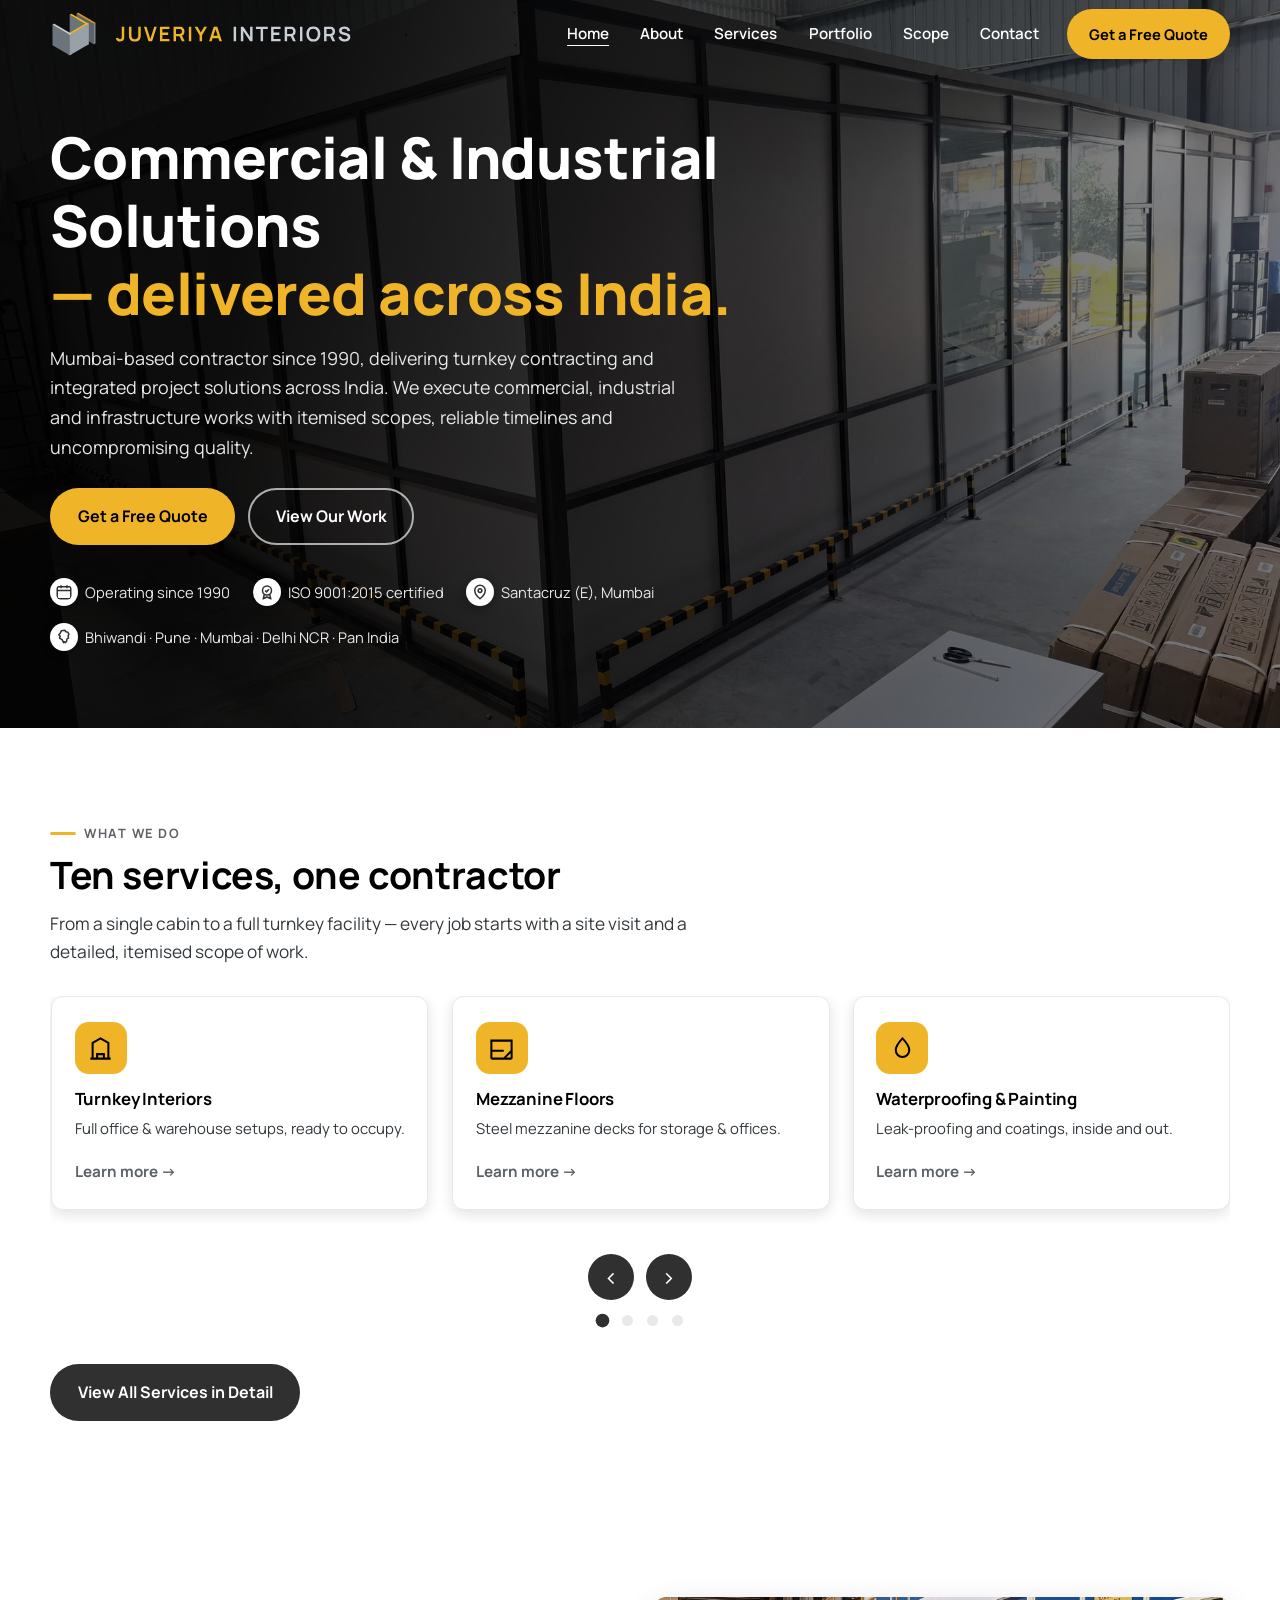
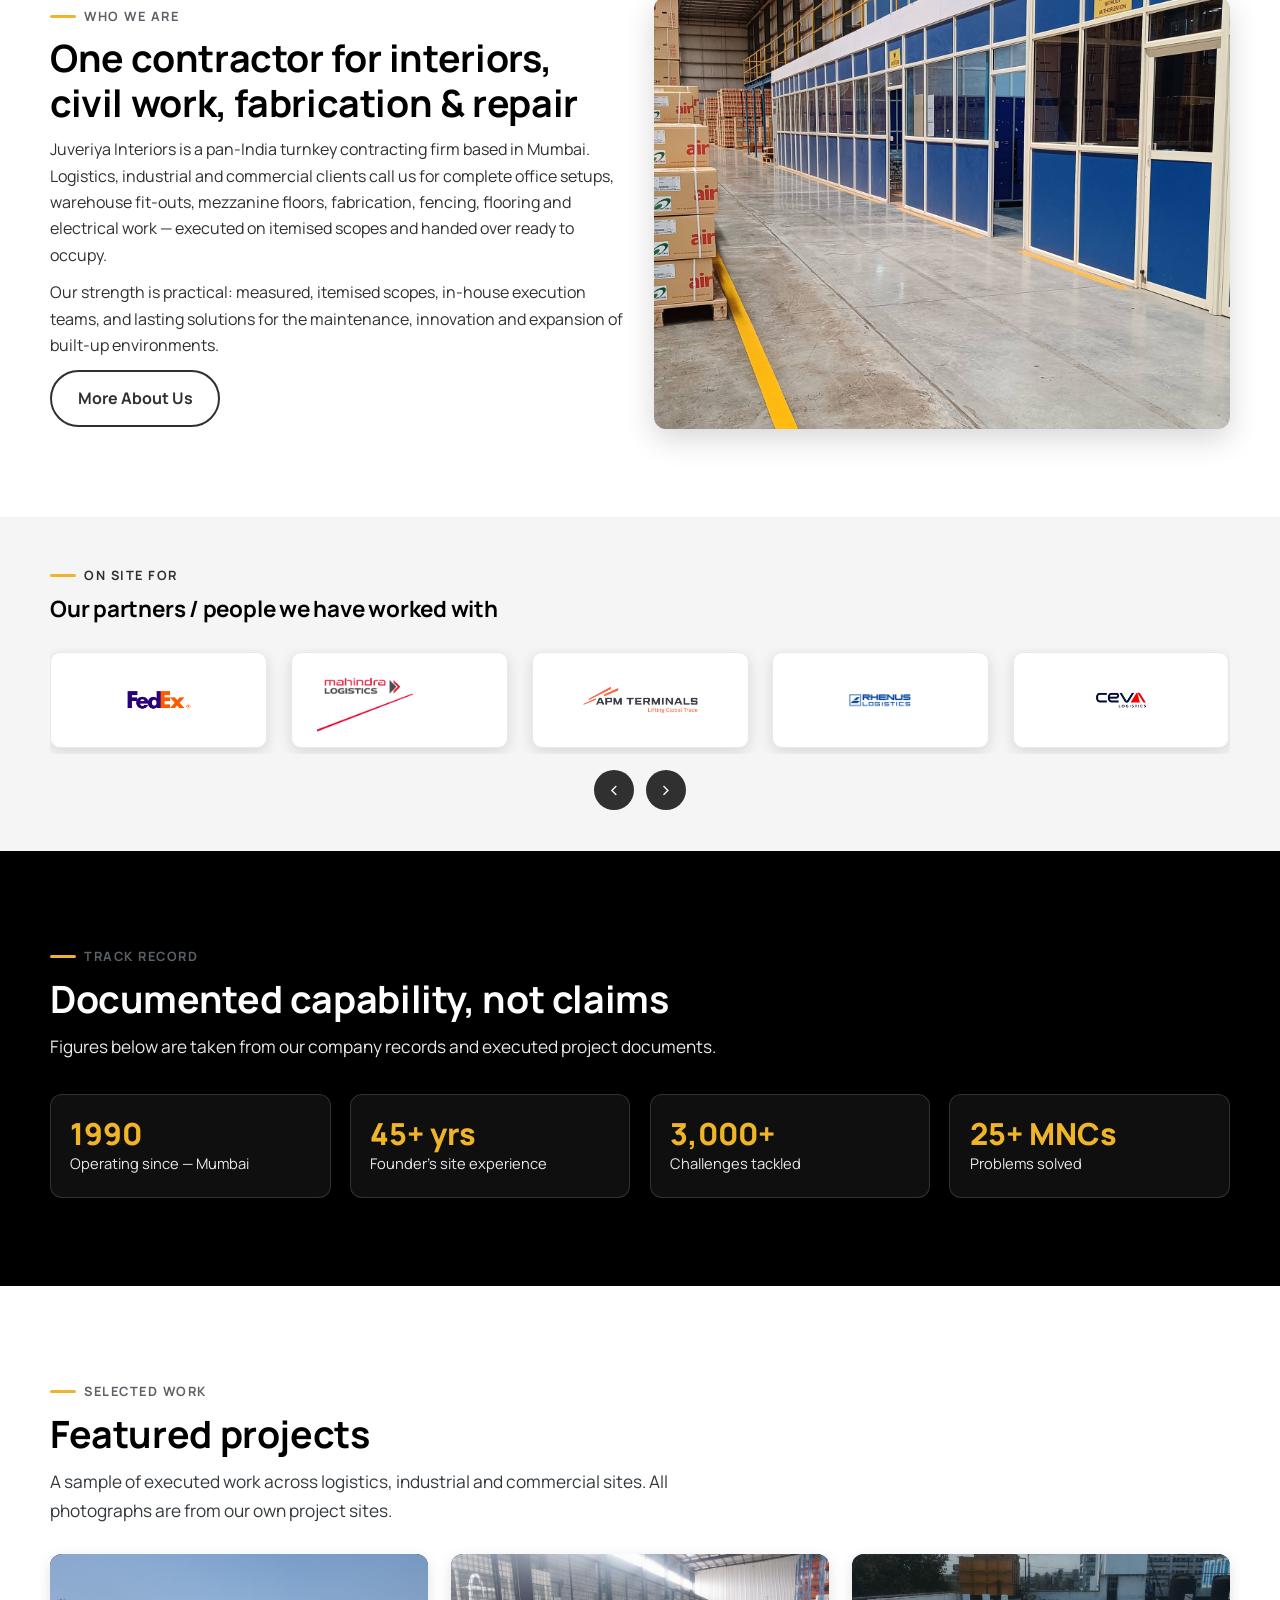
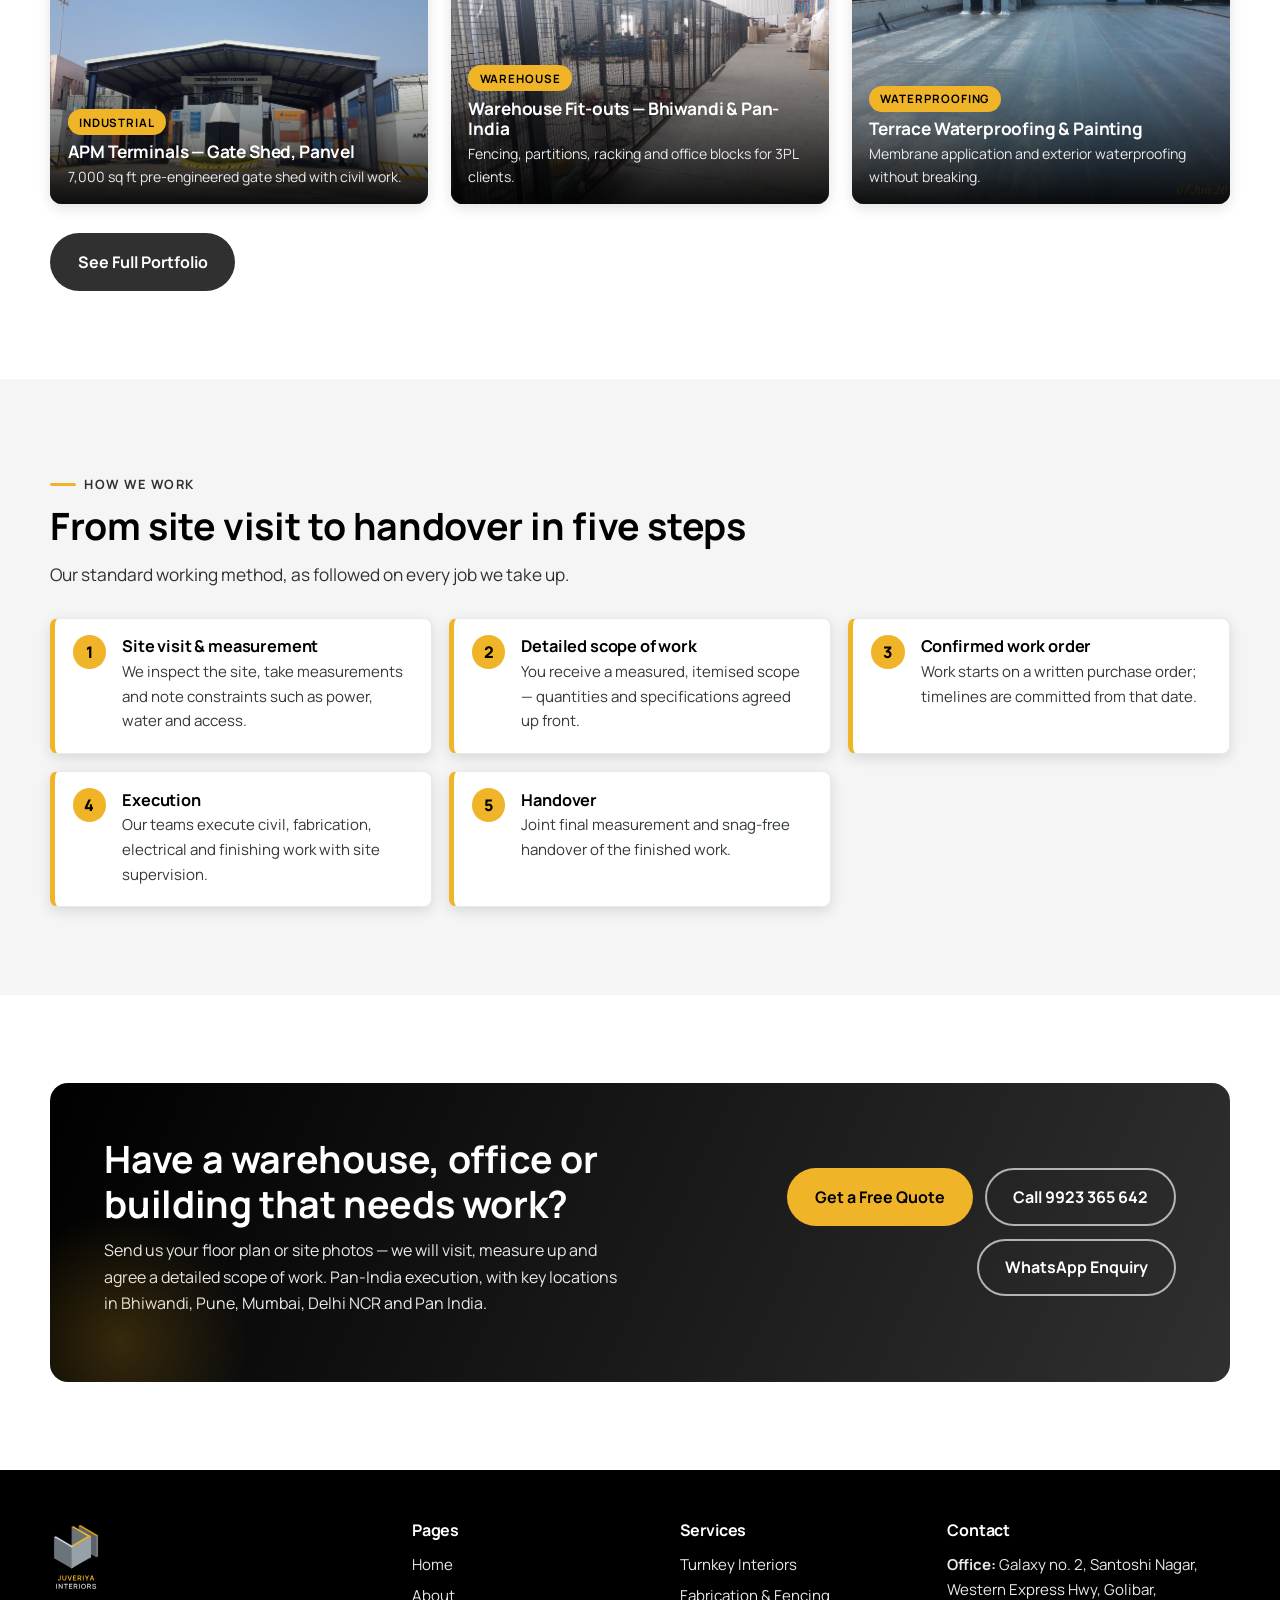
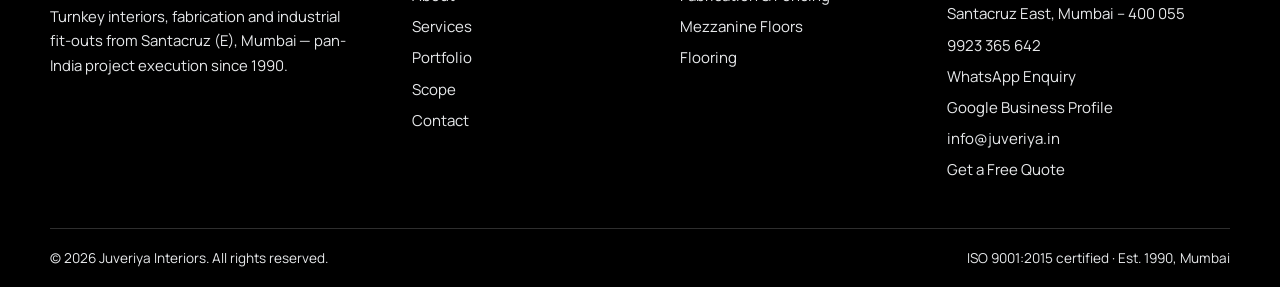
==== commit 5b55c476: "Update contact email to info@juveriya.in across all pages" ====
--- a/index.html
+++ b/index.html
@@ -36,7 +36,7 @@
   "logo": "https://juveriya.in/svg/logo-full.svg",
   "image": "https://juveriya.in/social/og-image.png",
   "telephone": "+919923365642",
-  "email": "info@juveriya.com",
+  "email": "info@juveriya.in",
   "foundingDate": "1990",
   "address": {
     "@type": "PostalAddress",
@@ -358,7 +358,7 @@
             <li><a href="tel:+919923365642">9923 365 642</a></li>
             <li><a href="https://wa.me/919923365642" target="_blank" rel="noopener">WhatsApp Enquiry</a></li>
             <li><a href="https://share.google/2F6Hk8PfobSHnmGoR" target="_blank" rel="noopener">Google Business Profile</a></li>
-            <li><a href="mailto:info@juveriya.com">info@juveriya.com</a></li>
+            <li><a href="mailto:info@juveriya.in">info@juveriya.in</a></li>
             <li><a href="contact.html">Get a Free Quote</a></li>
           </ul>
         </div>
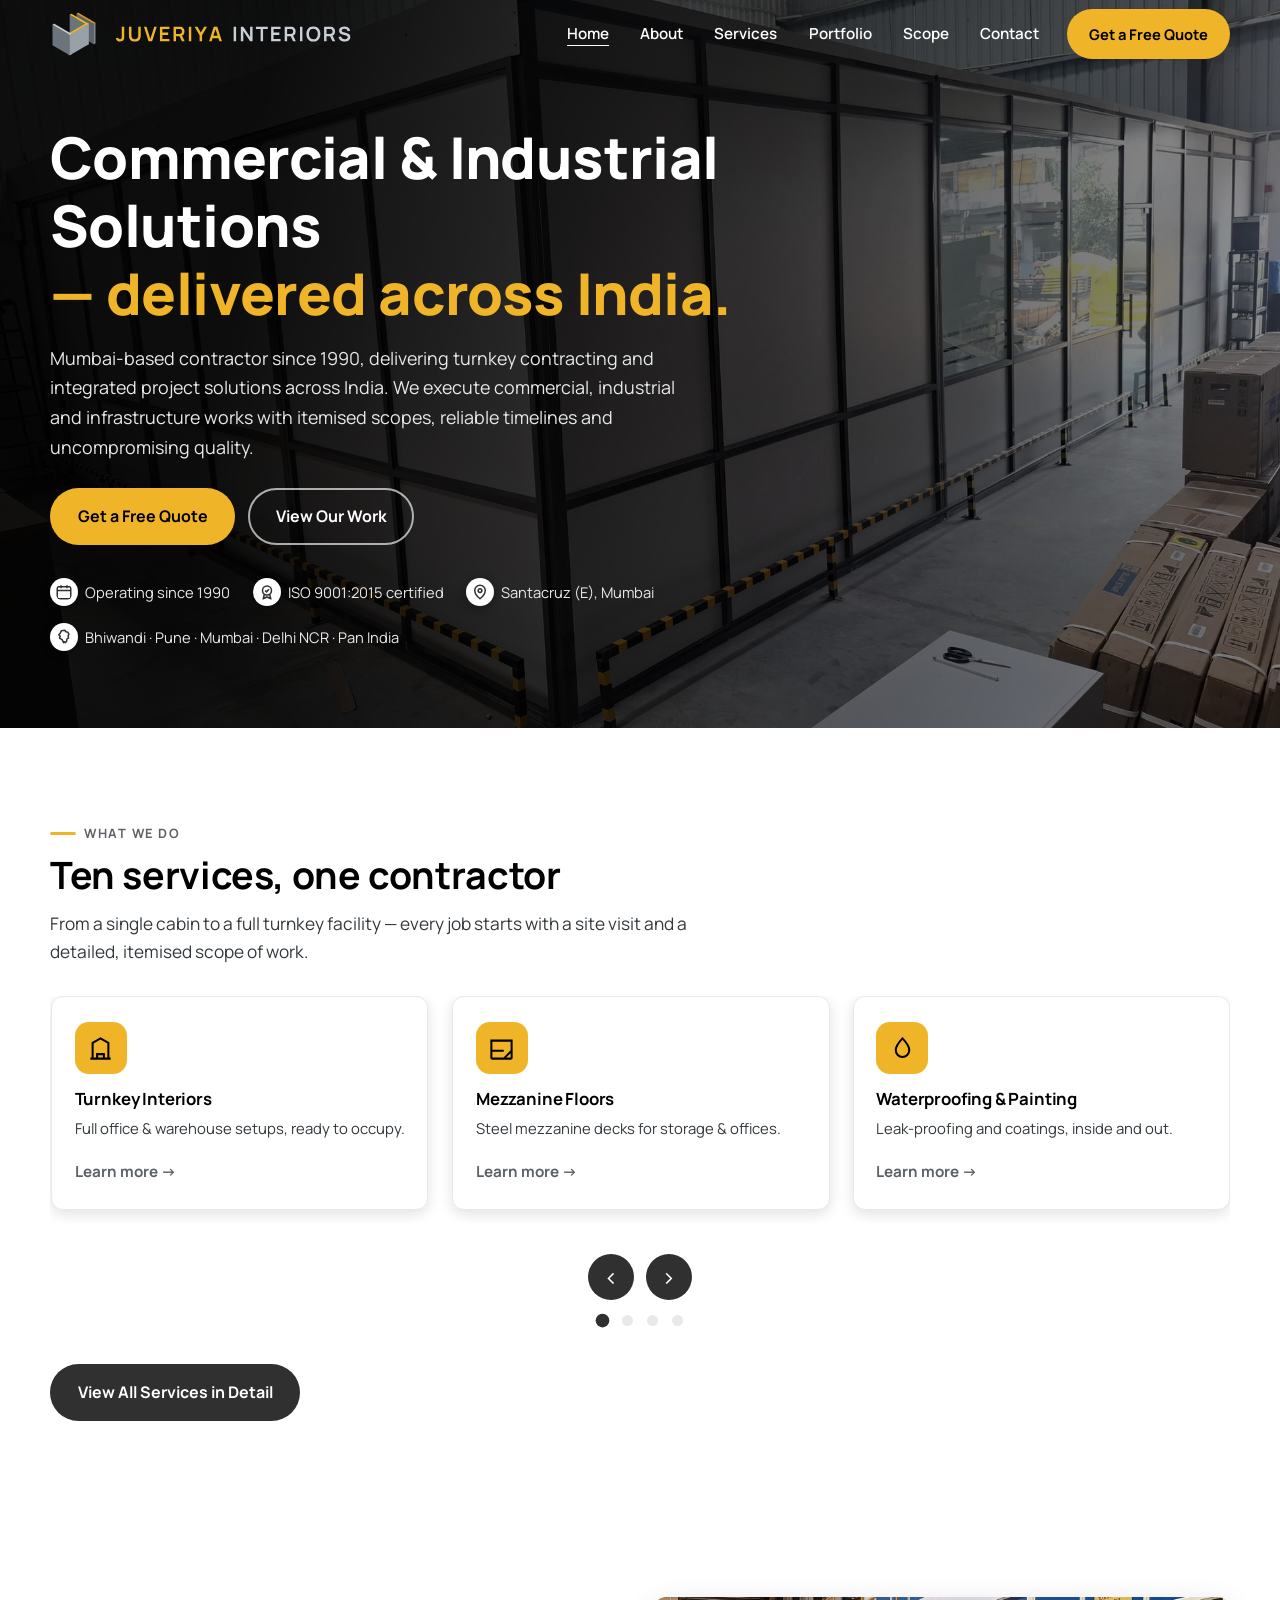
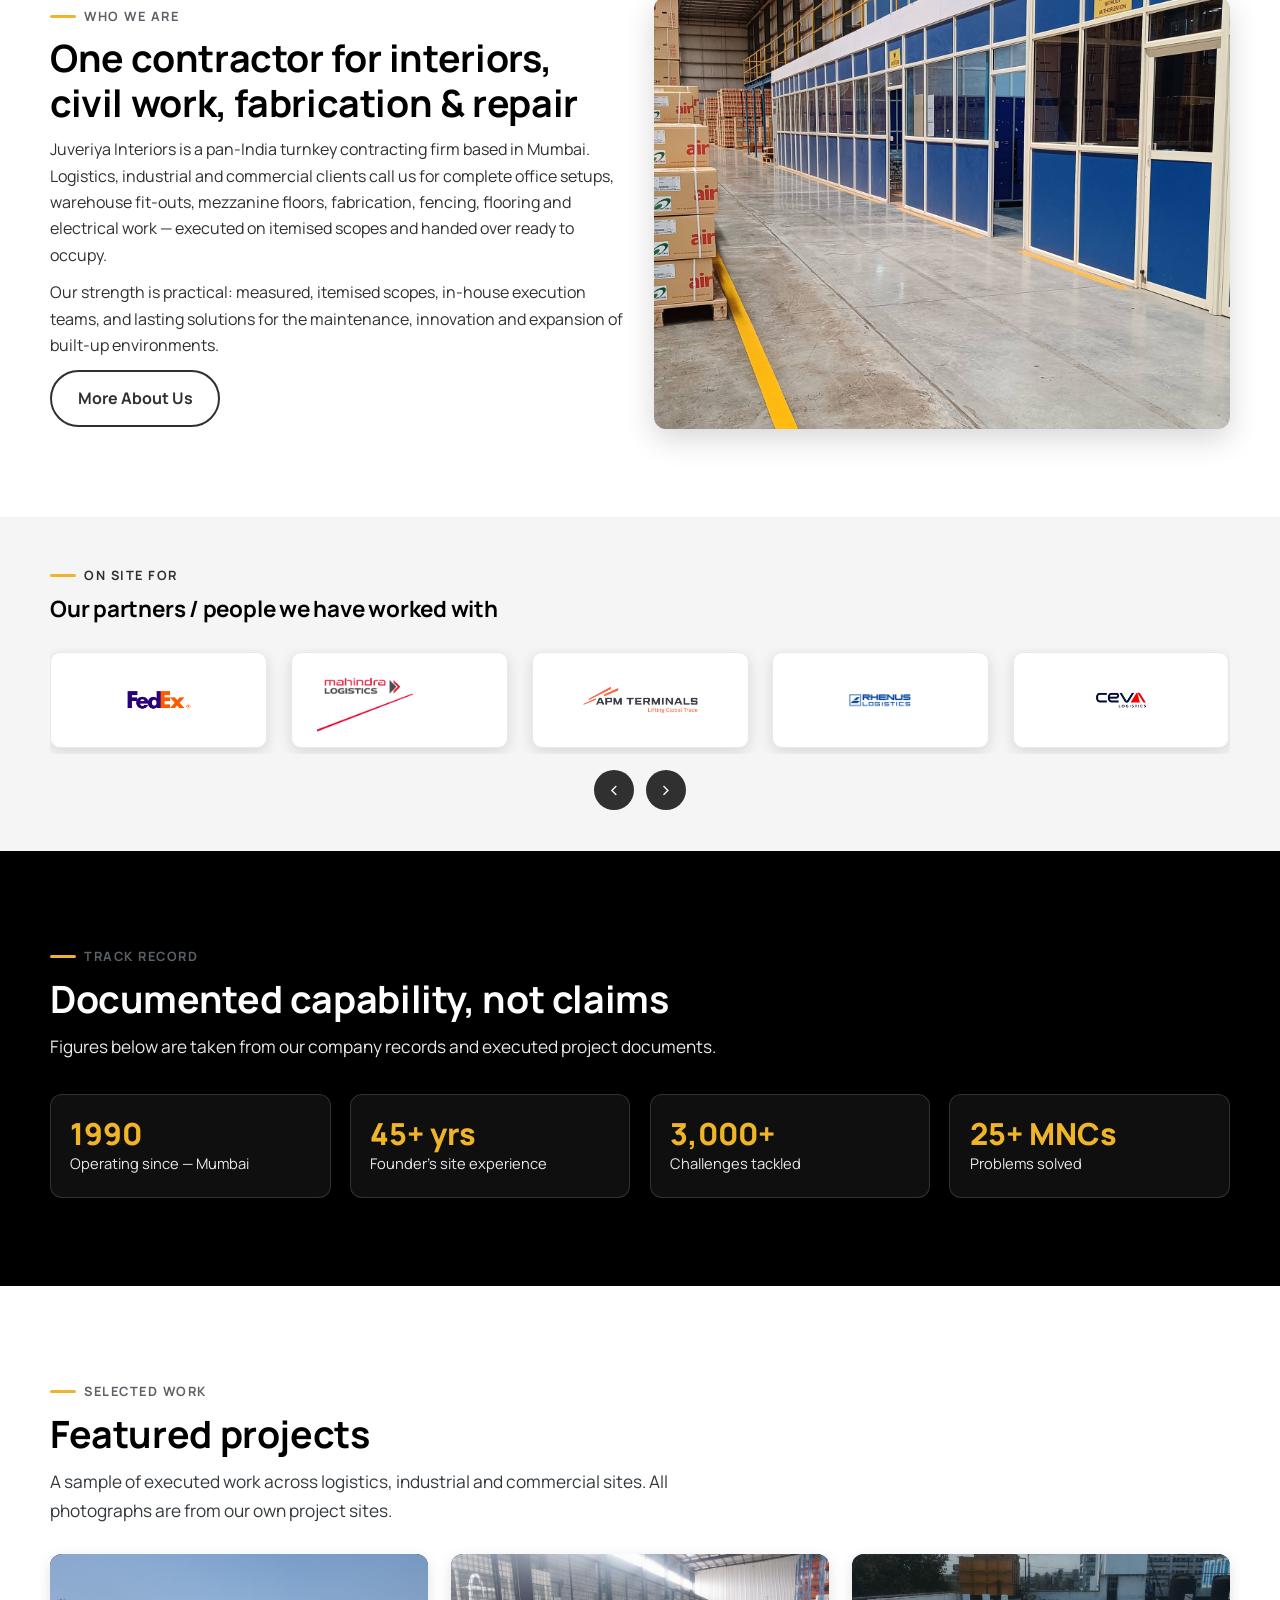
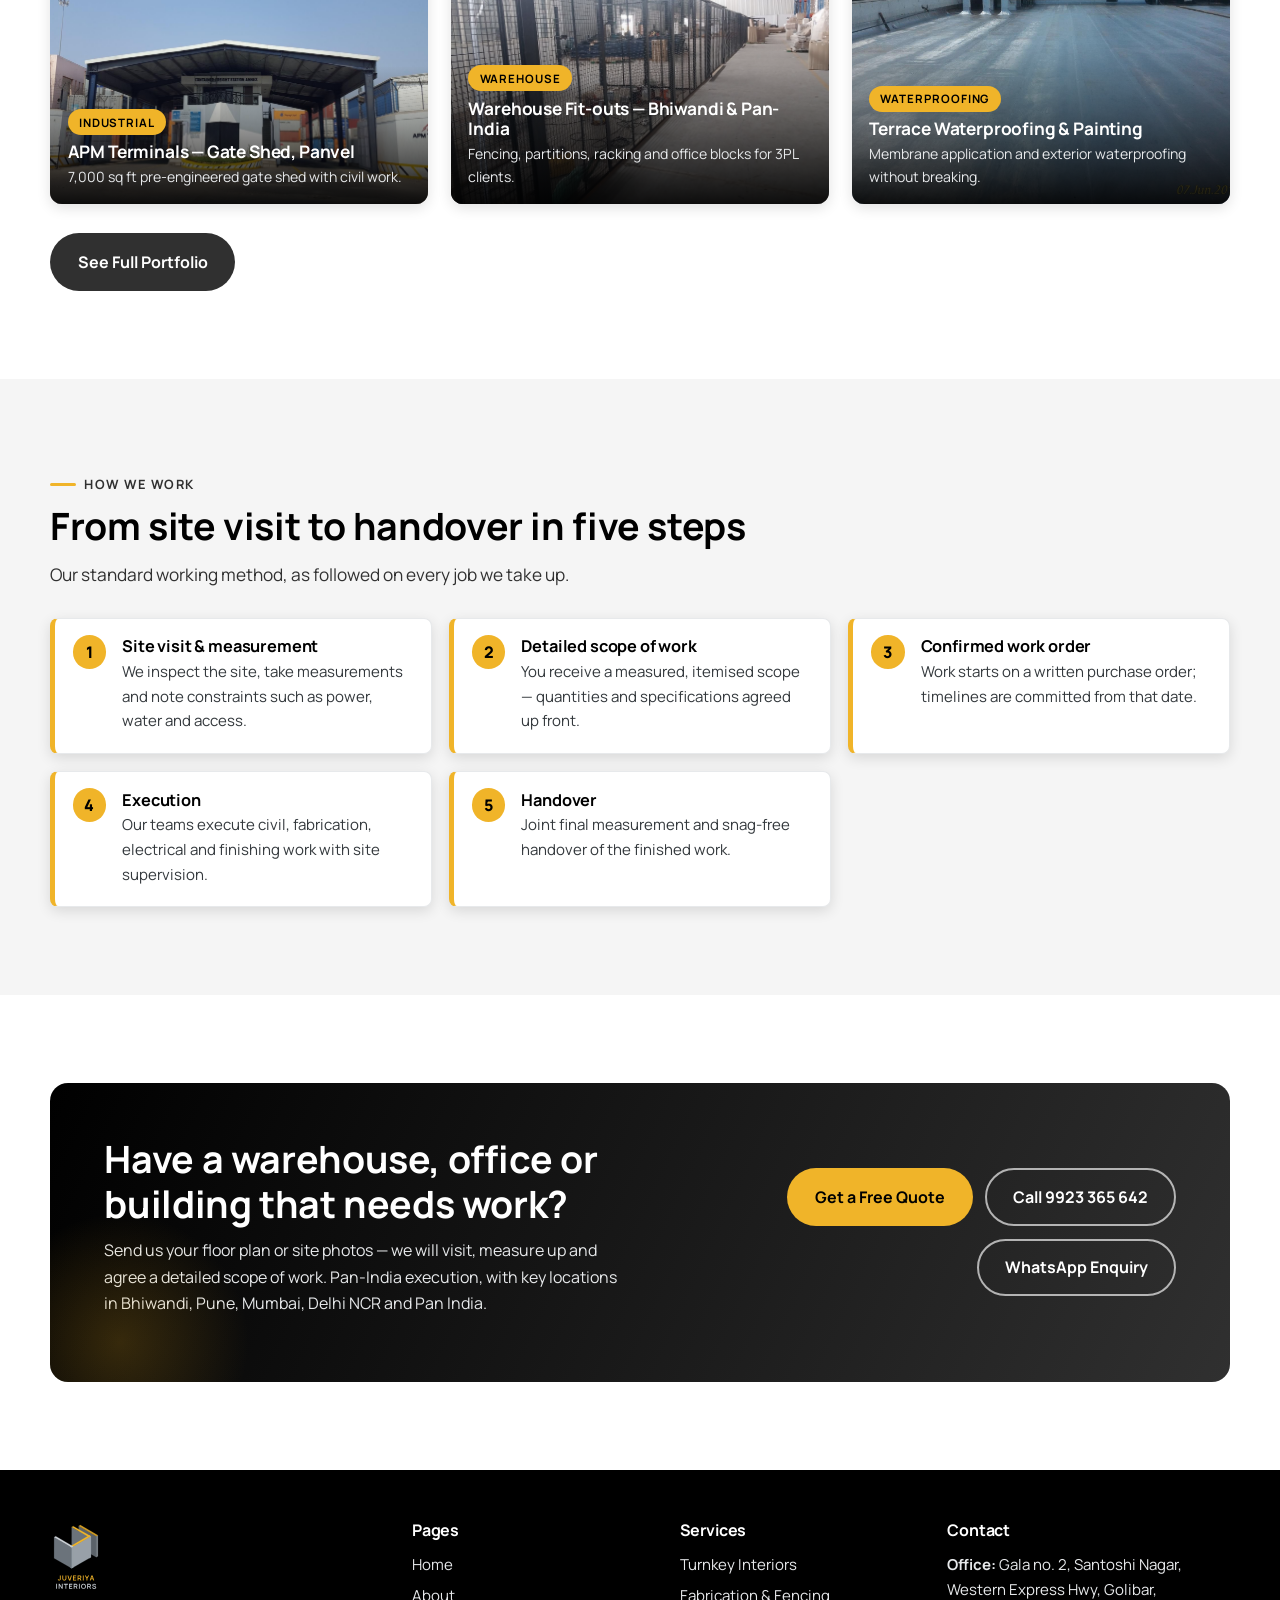
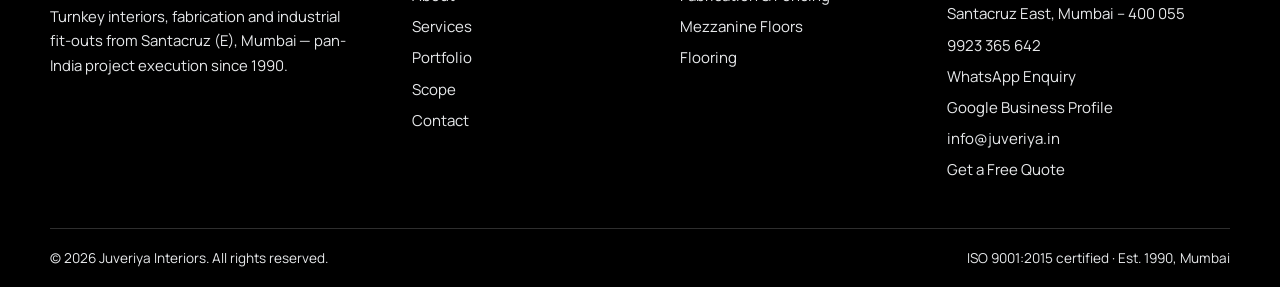
==== commit 2d3fedee: "Update office address from Galaxy No. 2 to Gala No. 2 across entire site" ====
--- a/index.html
+++ b/index.html
@@ -40,7 +40,7 @@
   "foundingDate": "1990",
   "address": {
     "@type": "PostalAddress",
-    "streetAddress": "Galaxy no. 2, Santoshi Nagar, Western Express Hwy, Golibar, Santacruz East",
+    "streetAddress": "Gala no. 2, Santoshi Nagar, Western Express Hwy, Golibar, Santacruz East",
     "addressLocality": "Mumbai",
     "addressRegion": "Maharashtra",
     "postalCode": "400055",
@@ -354,7 +354,7 @@
         <div>
           <h3>Contact</h3>
           <ul>
-            <li><strong>Office:</strong> Galaxy no. 2, Santoshi Nagar, Western Express Hwy, Golibar, Santacruz East, Mumbai – 400 055</li>
+            <li><strong>Office:</strong> Gala no. 2, Santoshi Nagar, Western Express Hwy, Golibar, Santacruz East, Mumbai – 400 055</li>
             <li><a href="tel:+919923365642">9923 365 642</a></li>
             <li><a href="https://wa.me/919923365642" target="_blank" rel="noopener">WhatsApp Enquiry</a></li>
             <li><a href="https://share.google/2F6Hk8PfobSHnmGoR" target="_blank" rel="noopener">Google Business Profile</a></li>
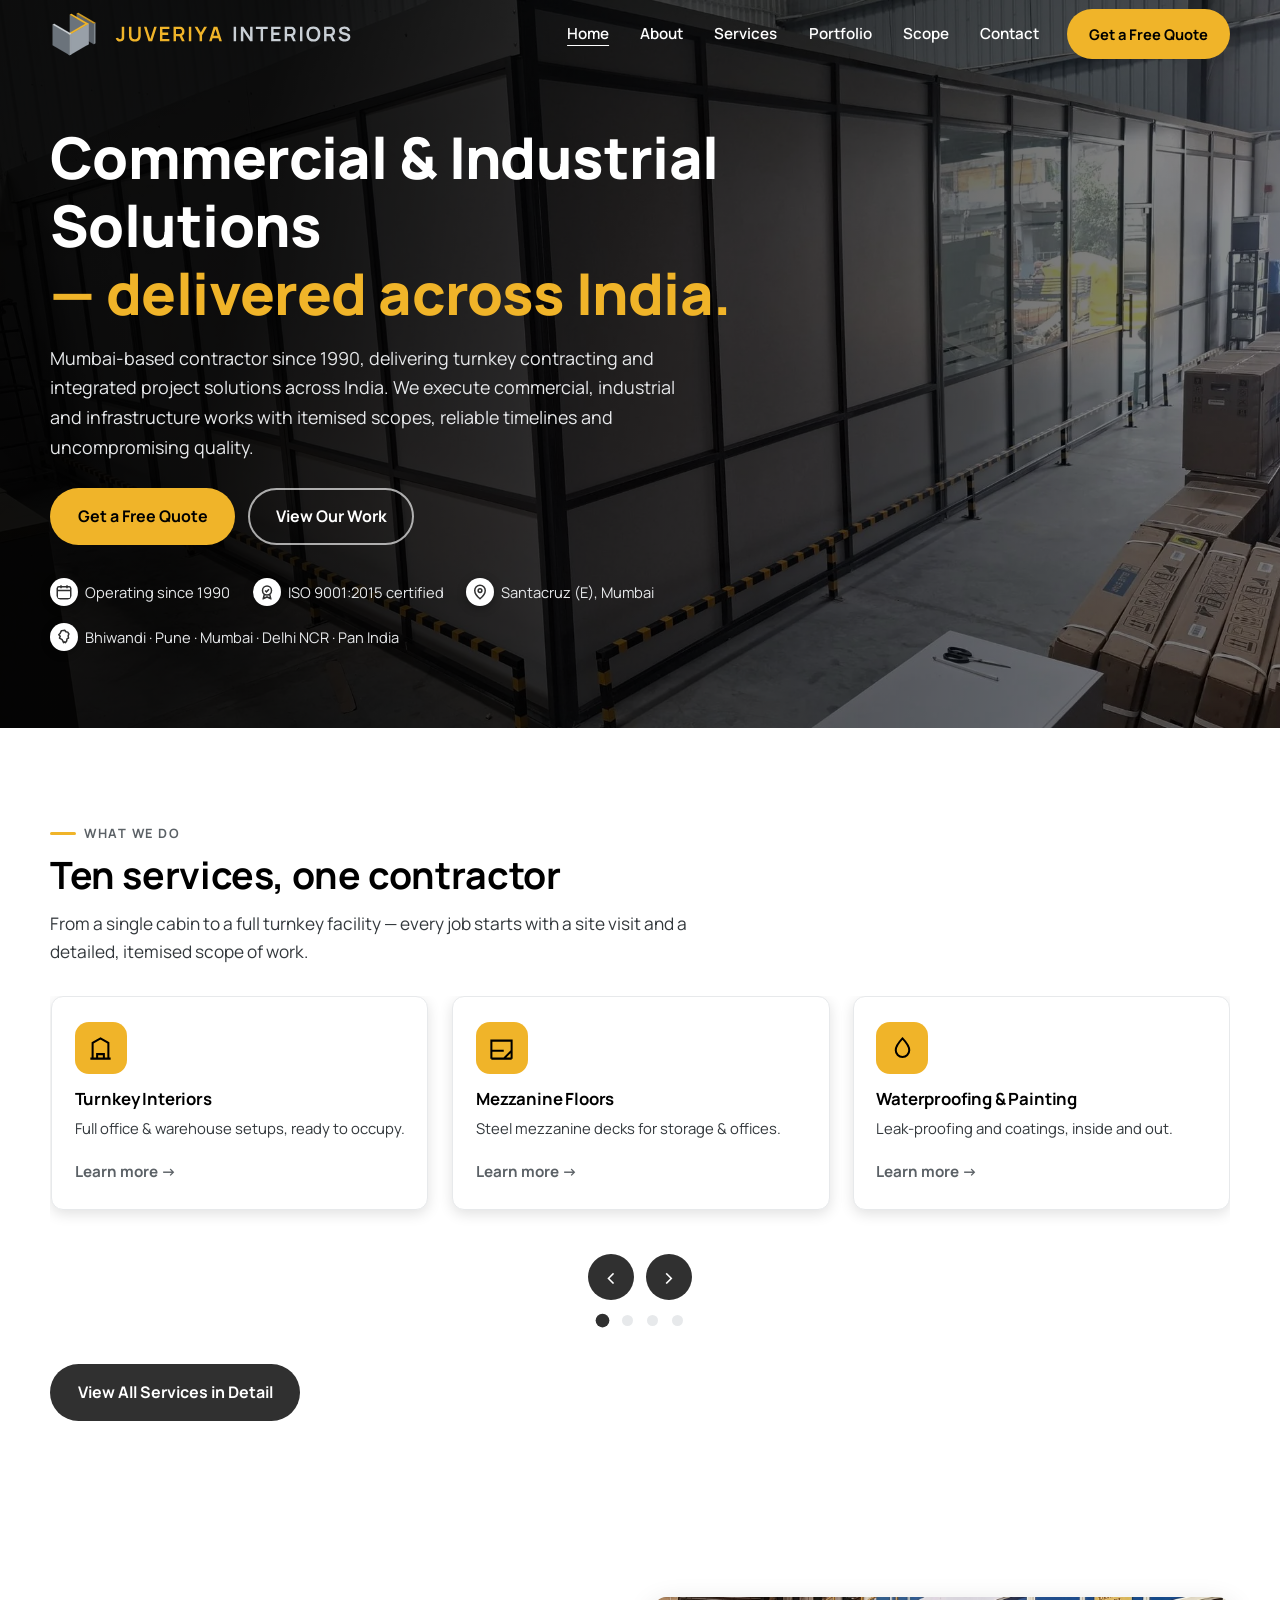
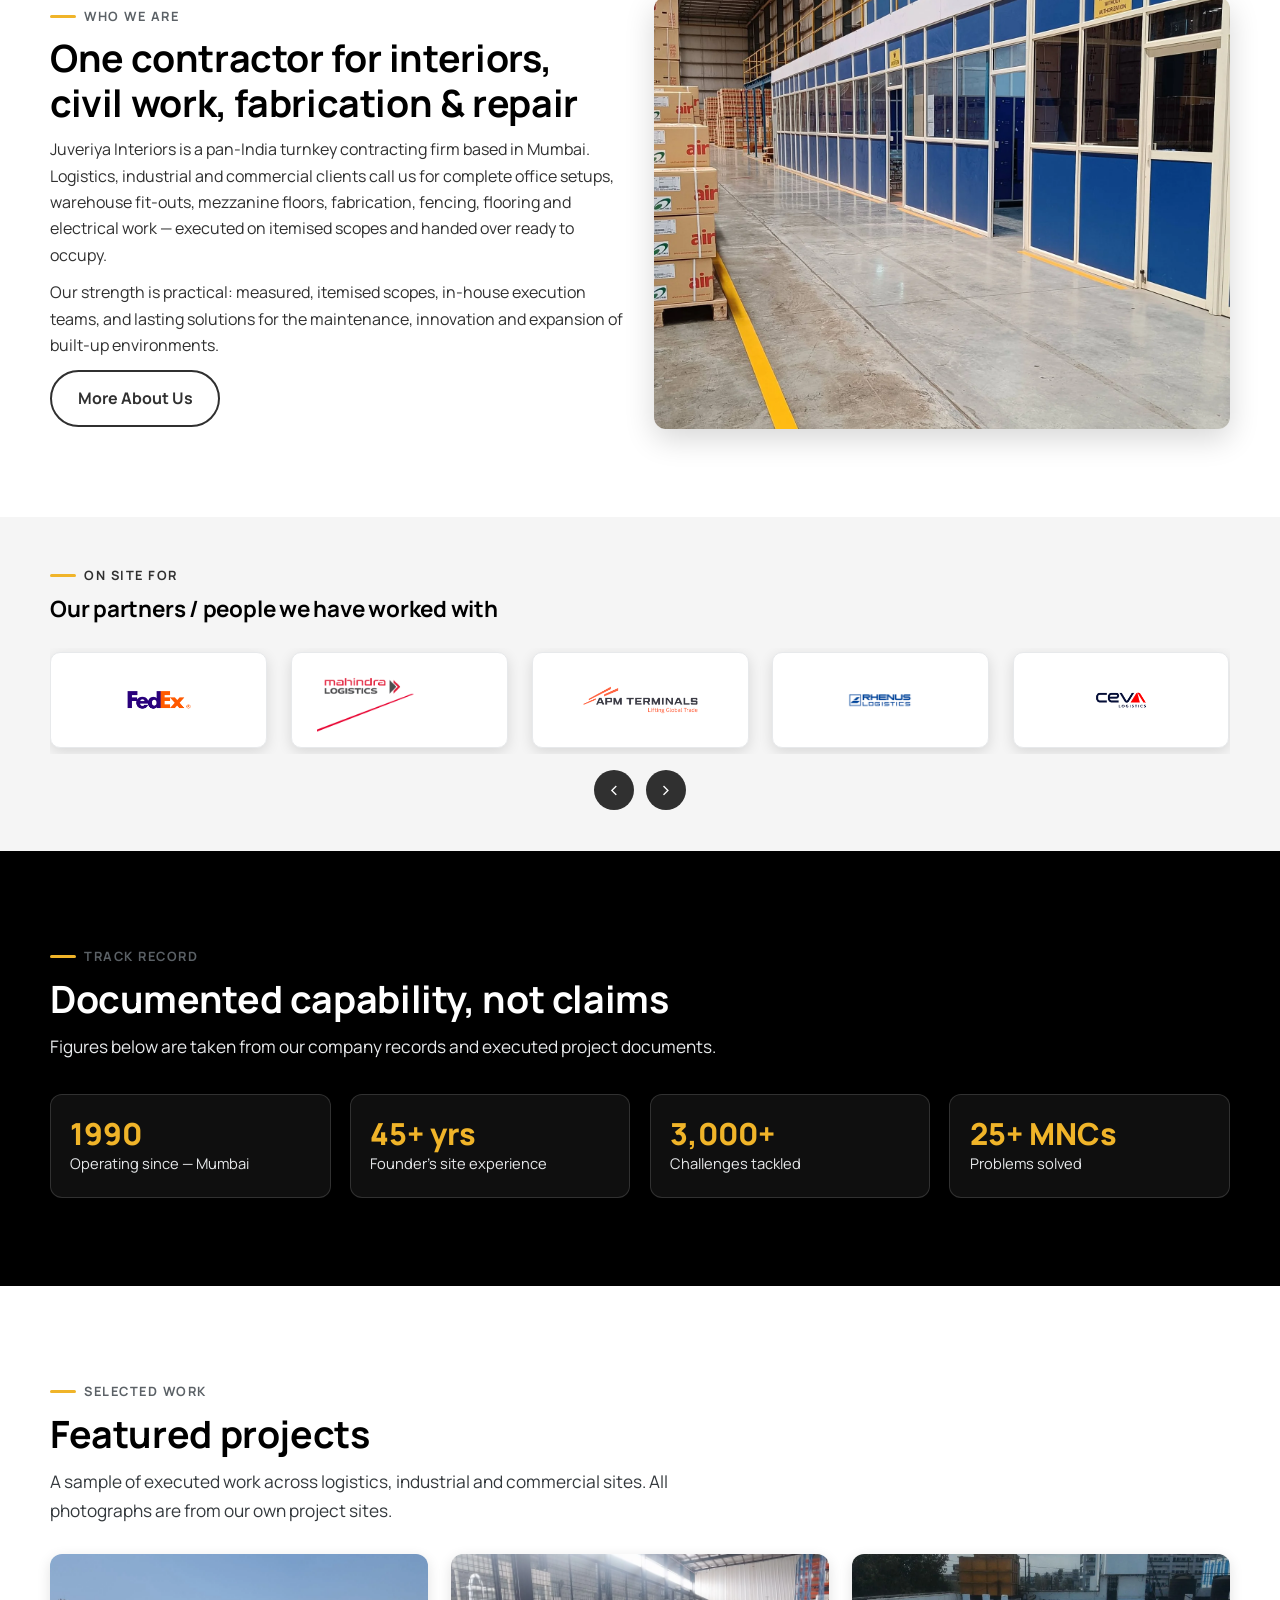
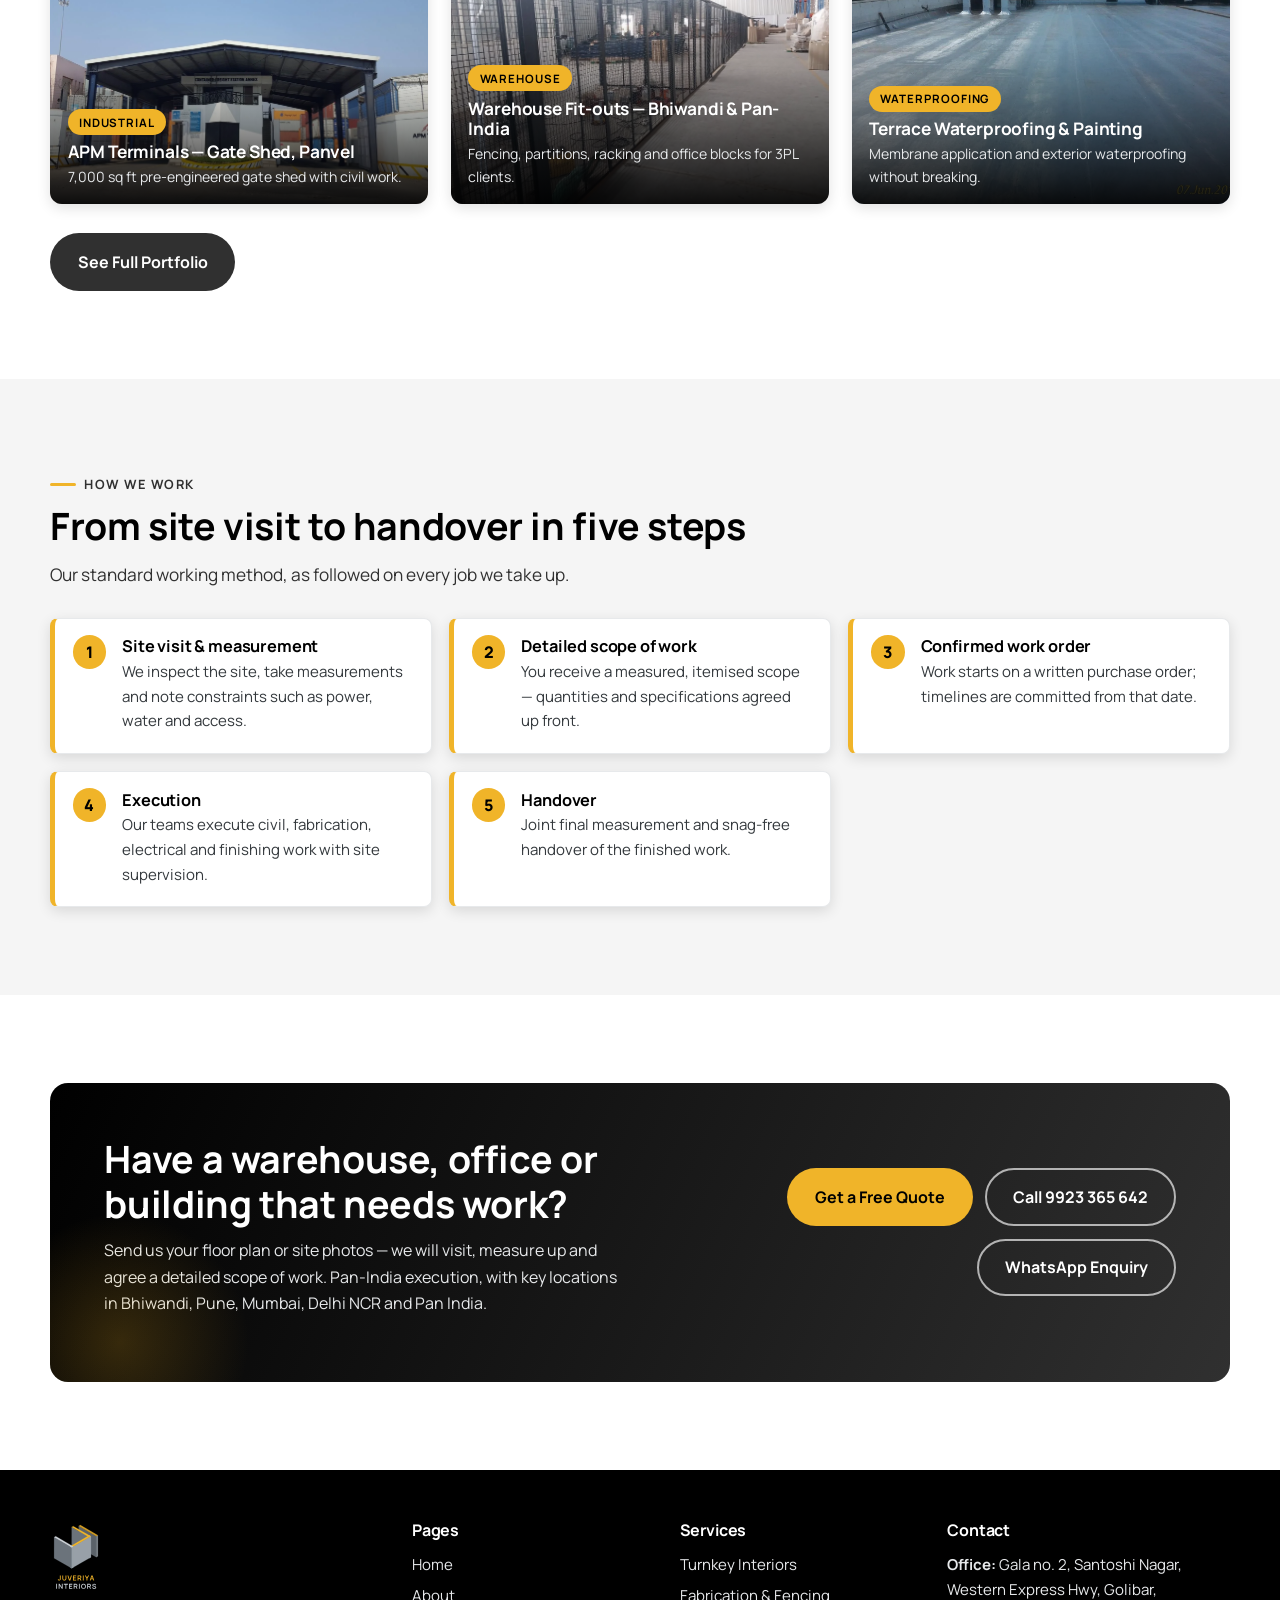
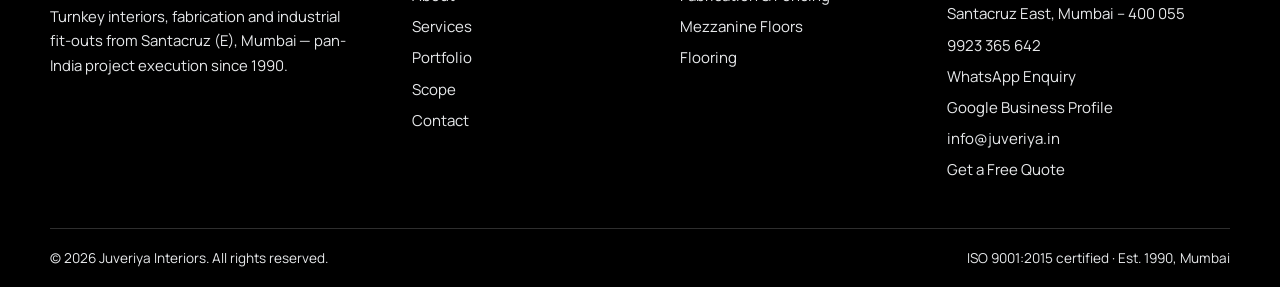
==== commit 552612ff: "Add WebP image optimization, lazy loading, and skeleton loading" ====
--- a/index.html
+++ b/index.html
@@ -3,6 +3,7 @@
 <head>
   <meta charset="UTF-8">
   <meta name="viewport" content="width=device-width, initial-scale=1.0">
+  <script>document.documentElement.classList.add('js');</script>
   <title>Juveriya Interiors | Pan-India Turnkey Interiors &amp; Industrial Fit-Outs</title>
   <meta name="description" content="Juveriya Interiors, Mumbai (est. 1990, ISO 9001:2015 certified): pan-India turnkey office & warehouse interiors, fabrication, mezzanine floors, rolling shutters and vinyl/epoxy flooring for logistics, industrial and commercial clients. Get a free quote.">
   <meta property="og:title" content="Juveriya Interiors | Pan-India Turnkey Interiors & Industrial Fit-Outs">
@@ -26,7 +27,7 @@
   <link href="https://fonts.googleapis.com/css2?family=Manrope:wght@400..800&display=swap" rel="stylesheet">
   <link rel="stylesheet" href="https://cdnjs.cloudflare.com/ajax/libs/OwlCarousel2/2.3.4/assets/owl.carousel.min.css">
   <link rel="stylesheet" href="https://cdnjs.cloudflare.com/ajax/libs/OwlCarousel2/2.3.4/assets/owl.theme.default.min.css">
-  <link rel="stylesheet" href="css/styles.css?v=20261015d">
+  <link rel="stylesheet" href="css/styles.css?v=20261110f">
   <script type="application/ld+json">
 {
   "@context": "https://schema.org",
@@ -82,22 +83,22 @@
     <!-- HERO -->
     <section class="hero" aria-labelledby="hero-heading">
       <div class="hero__bg" aria-hidden="true">
-        <img class="is-active" src="assets/images/hero-partition-office-01.jpg?v=20261015d" alt="" fetchpriority="high" width="1920" height="1080">
-        <img data-src="assets/images/hero-panel-corridor.jpg?v=20261015d" alt="" loading="lazy" width="1920" height="1080">
-        <img data-src="assets/images/hero-warehouse-wide-01.jpg?v=20261015d" alt="" loading="lazy" width="1920" height="887">
-        <img data-src="assets/images/hero-partition-office-02.jpg?v=20261015d" alt="" loading="lazy" width="1920" height="1080">
-        <img data-src="assets/images/hero-roof-structure.jpg?v=20261015d" alt="" loading="lazy" width="1920" height="887">
-        <img data-src="assets/images/hero-warehouse-racking.jpg?v=20261015d" alt="" loading="lazy" width="1920" height="887">
-        <img data-src="assets/images/hero-warehouse-wide-02.jpg?v=20261015d" alt="" loading="lazy" width="1920" height="887">
-        <img data-src="assets/images/scope-dachser-floor.jpg?v=20261015d" alt="" loading="lazy" width="1400" height="1050">
-        <img data-src="assets/images/hero-partition-corridor.jpg?v=20261015d" alt="" loading="lazy" width="1920" height="887">
-        <img data-src="assets/images/hero-office-lounge.jpg?v=20261015d" alt="" loading="lazy" width="1920" height="887">
-        <img data-src="assets/images/hero-dock-cabin.jpg?v=20261015d" alt="" loading="lazy" width="1920" height="887">
-        <img data-src="assets/images/hero-shutter-frame.jpg?v=20261015d" alt="" loading="lazy" width="1920" height="887">
-        <img data-src="assets/images/hero-warehouse-cabin.jpg?v=20261015d" alt="" loading="lazy" width="1920" height="887">
-        <img data-src="assets/images/hero-blue-office.jpg?v=20261015d" alt="" loading="lazy" width="1920" height="1440">
-        <img data-src="assets/images/hero-pool-deck-01.jpg?v=20261015d" alt="" loading="lazy" width="1600" height="1020">
-        <img data-src="assets/images/hero-pool-deck-02.jpg?v=20261015d" alt="" loading="lazy" width="1600" height="1020">
+        <img class="is-active" src="assets/images/hero-partition-office-01.webp?v=20261110" alt="" fetchpriority="high" width="1920" height="1080" decoding="async">
+        <img data-src="assets/images/hero-panel-corridor.webp?v=20261110" alt="" loading="lazy" width="1920" height="1080" decoding="async">
+        <img data-src="assets/images/hero-warehouse-wide-01.webp?v=20261110" alt="" loading="lazy" width="1920" height="887" decoding="async">
+        <img data-src="assets/images/hero-partition-office-02.webp?v=20261110" alt="" loading="lazy" width="1920" height="1080" decoding="async">
+        <img data-src="assets/images/hero-roof-structure.webp?v=20261110" alt="" loading="lazy" width="1920" height="887" decoding="async">
+        <img data-src="assets/images/hero-warehouse-racking.webp?v=20261110" alt="" loading="lazy" width="1920" height="887" decoding="async">
+        <img data-src="assets/images/hero-warehouse-wide-02.webp?v=20261110" alt="" loading="lazy" width="1920" height="887" decoding="async">
+        <img data-src="assets/images/scope-dachser-floor.webp?v=20261110" alt="" loading="lazy" width="1400" height="1050" decoding="async">
+        <img data-src="assets/images/hero-partition-corridor.webp?v=20261110" alt="" loading="lazy" width="1920" height="887" decoding="async">
+        <img data-src="assets/images/hero-office-lounge.webp?v=20261110" alt="" loading="lazy" width="1920" height="887" decoding="async">
+        <img data-src="assets/images/hero-dock-cabin.webp?v=20261110" alt="" loading="lazy" width="1920" height="887" decoding="async">
+        <img data-src="assets/images/hero-shutter-frame.webp?v=20261110" alt="" loading="lazy" width="1920" height="887" decoding="async">
+        <img data-src="assets/images/hero-warehouse-cabin.webp?v=20261110" alt="" loading="lazy" width="1920" height="887" decoding="async">
+        <img data-src="assets/images/hero-blue-office.webp?v=20261110" alt="" loading="lazy" width="1920" height="1440" decoding="async">
+        <img data-src="assets/images/hero-pool-deck-01.webp?v=20261110" alt="" loading="lazy" width="1600" height="1020" decoding="async">
+        <img data-src="assets/images/hero-pool-deck-02.webp?v=20261110" alt="" loading="lazy" width="1600" height="1020" decoding="async">
       </div>
       <div class="container">
         <div class="hero__inner">
@@ -194,7 +195,7 @@
           <a class="btn btn--outline" href="about.html">More About Us</a>
         </div>
         <div class="reveal">
-          <img src="assets/images/pf-blue-office.jpg?v=20261015d" alt="Finished warehouse office interior with workstations and glazed partitions executed by Juveriya Interiors" loading="lazy" width="1600" height="1200">
+          <img src="assets/images/pf-blue-office.webp?v=20261110" alt="Finished warehouse office interior with workstations and glazed partitions executed by Juveriya Interiors" loading="lazy" width="1600" height="1200" decoding="async">
         </div>
       </div>
     </section>
@@ -207,36 +208,36 @@
           <h2 id="clients-heading" style="font-size:1.4rem">Our partners / people we have worked with</h2>
         </div>
         <ul class="owl-carousel owl-theme clients-carousel reveal" id="clients-carousel" aria-label="Partner and client logos — rotating">
-          <li class="item"><img src="assets/images/logos/fedex.png?v=20261015d" alt="FedEx" loading="lazy" width="256" height="256"></li>
-          <li class="item"><img src="assets/images/logos/mahindra-logistics.png?v=20261015d" alt="Mahindra Logistics" loading="lazy" width="423" height="168"></li>
-          <li class="item"><img src="assets/images/logos/apm-terminals.png?v=20261015d" alt="APM Terminals" loading="lazy" width="900" height="500"></li>
-          <li class="item"><img src="assets/images/logos/rhenus.png?v=20261015d" alt="Rhenus Logistics" loading="lazy" width="280" height="280"></li>
-          <li class="item"><img src="assets/images/logos/ceva-logistics.png?v=20261015d" alt="CEVA Logistics" loading="lazy" width="256" height="256"></li>
-          <li class="item"><img src="assets/images/logos/tvs-supply-chain.png?v=20261015d" alt="TVS Supply Chain Solutions" loading="lazy" width="256" height="256"></li>
-          <li class="item"><img src="assets/images/logos/msc.png?v=20261015d" alt="MSC" loading="lazy" width="200" height="200"></li>
-          <li class="item"><img src="assets/images/logos/dachser.png?v=20261015d" alt="Dachser" loading="lazy" width="256" height="256"></li>
-          <li class="item"><img src="assets/images/logos/avvashya-cci.png?v=20261015d" alt="Avvashya CCI" loading="lazy" width="256" height="256"></li>
-          <li class="item"><img src="assets/images/logos/uidai.png?v=20261015d" alt="UIDAI" loading="lazy" width="256" height="256"></li>
-          <li class="item"><img src="assets/images/logos/the-lalit.png?v=20261015d" alt="The Lalit" loading="lazy" width="256" height="256"></li>
-          <li class="item"><img src="assets/images/logos/jw-marriott.png?v=20261015d" alt="Marriott" loading="lazy" width="256" height="256"></li>
-          <li class="item"><img src="assets/images/logos/apl-logistics.png?v=20261015d" alt="APL Logistics" loading="lazy" width="900" height="402"></li>
-          <li class="item"><img src="assets/images/logos/alcargo.png?v=20261015d" alt="Allcargo Logistics" loading="lazy" width="534" height="374"></li>
-          <li class="item"><img src="assets/images/logos/birdview_global_logistics_pvt_ltd_logo.jpeg?v=20261015d" alt="Birdview Global Logistics" loading="lazy" width="200" height="200"></li>
-          <li class="item"><img src="assets/images/logos/Crane_WW_Logo.png?v=20261015d" alt="Crane Worldwide Logistics" loading="lazy" width="684" height="180"></li>
-          <li class="item"><img src="assets/images/logos/DpWorld.png?v=20261015d" alt="DP World" loading="lazy" width="199" height="148"></li>
-          <li class="item"><img src="assets/images/logos/emiza_inc.png?v=20261015d" alt="Emiza" loading="lazy" width="820" height="360"></li>
-          <li class="item"><img src="assets/images/logos/feiCargo.png?v=20261015d" alt="FEI Cargo" loading="lazy" width="148" height="148"></li>
-          <li class="item"><img src="assets/images/logos/Flyjack.png?v=20261015d" alt="Flyjack" loading="lazy" width="447" height="447"></li>
-          <li class="item"><img src="assets/images/logos/Furlenco.jpg?v=20261015d" alt="Furlenco" loading="lazy" width="2480" height="969"></li>
-          <li class="item"><img src="assets/images/logos/K11.png?v=20261015d" alt="K11 Academy" loading="lazy" width="499" height="300"></li>
-          <li class="item"><img src="assets/images/logos/KSH.png?v=20261015d" alt="KSH" loading="lazy" width="400" height="265"></li>
-          <li class="item"><img src="assets/images/logos/mantra.jpg?v=20261015d" alt="Mantra" loading="lazy" width="360" height="360"></li>
-          <li class="item"><img src="assets/images/logos/Mol.png?v=20261015d" alt="MOL" loading="lazy" width="255" height="82"></li>
-          <li class="item"><img src="assets/images/logos/New_Breed_Logistics_logo_200x116.jpg?v=20261015d" alt="New Breed Logistics" loading="lazy" width="200" height="116"></li>
-          <li class="item"><img src="assets/images/logos/psipl.png?v=20261015d" alt="PSIPL" loading="lazy" width="586" height="363"></li>
-          <li class="item"><img src="assets/images/logos/SaarTransport.jpg?v=20261015d" alt="SAR Transport" loading="lazy" width="200" height="200"></li>
-          <li class="item"><img src="assets/images/logos/samsara.png?v=20261015d" alt="Samsara Shipping" loading="lazy" width="771" height="181"></li>
-          <li class="item"><img src="assets/images/logos/technova-logo-new.png?v=20261015d" alt="TechNova" loading="lazy" width="500" height="451"></li>
+          <li class="item"><img src="assets/images/logos/fedex.webp?v=20261110" alt="FedEx" loading="lazy" width="256" height="256" decoding="async"></li>
+          <li class="item"><img src="assets/images/logos/mahindra-logistics.webp?v=20261110" alt="Mahindra Logistics" loading="lazy" width="423" height="168" decoding="async"></li>
+          <li class="item"><img src="assets/images/logos/apm-terminals.webp?v=20261110" alt="APM Terminals" loading="lazy" width="900" height="500" decoding="async"></li>
+          <li class="item"><img src="assets/images/logos/rhenus.webp?v=20261110" alt="Rhenus Logistics" loading="lazy" width="280" height="280" decoding="async"></li>
+          <li class="item"><img src="assets/images/logos/ceva-logistics.webp?v=20261110" alt="CEVA Logistics" loading="lazy" width="256" height="256" decoding="async"></li>
+          <li class="item"><img src="assets/images/logos/tvs-supply-chain.webp?v=20261110" alt="TVS Supply Chain Solutions" loading="lazy" width="256" height="256" decoding="async"></li>
+          <li class="item"><img src="assets/images/logos/msc.webp?v=20261110" alt="MSC" loading="lazy" width="200" height="200" decoding="async"></li>
+          <li class="item"><img src="assets/images/logos/dachser.webp?v=20261110" alt="Dachser" loading="lazy" width="256" height="256" decoding="async"></li>
+          <li class="item"><img src="assets/images/logos/avvashya-cci.webp?v=20261110" alt="Avvashya CCI" loading="lazy" width="256" height="256" decoding="async"></li>
+          <li class="item"><img src="assets/images/logos/uidai.webp?v=20261110" alt="UIDAI" loading="lazy" width="256" height="256" decoding="async"></li>
+          <li class="item"><img src="assets/images/logos/the-lalit.webp?v=20261110" alt="The Lalit" loading="lazy" width="256" height="256" decoding="async"></li>
+          <li class="item"><img src="assets/images/logos/jw-marriott.webp?v=20261110" alt="Marriott" loading="lazy" width="256" height="256" decoding="async"></li>
+          <li class="item"><img src="assets/images/logos/apl-logistics.webp?v=20261110" alt="APL Logistics" loading="lazy" width="900" height="402" decoding="async"></li>
+          <li class="item"><img src="assets/images/logos/alcargo.webp?v=20261110" alt="Allcargo Logistics" loading="lazy" width="534" height="374" decoding="async"></li>
+          <li class="item"><img src="assets/images/logos/birdview_global_logistics_pvt_ltd_logo.webp?v=20261110" alt="Birdview Global Logistics" loading="lazy" width="200" height="200" decoding="async"></li>
+          <li class="item"><img src="assets/images/logos/Crane_WW_Logo.webp?v=20261110" alt="Crane Worldwide Logistics" loading="lazy" width="684" height="180" decoding="async"></li>
+          <li class="item"><img src="assets/images/logos/DpWorld.webp?v=20261110" alt="DP World" loading="lazy" width="199" height="148" decoding="async"></li>
+          <li class="item"><img src="assets/images/logos/emiza_inc.webp?v=20261110" alt="Emiza" loading="lazy" width="820" height="360" decoding="async"></li>
+          <li class="item"><img src="assets/images/logos/feiCargo.webp?v=20261110" alt="FEI Cargo" loading="lazy" width="148" height="148" decoding="async"></li>
+          <li class="item"><img src="assets/images/logos/Flyjack.webp?v=20261110" alt="Flyjack" loading="lazy" width="447" height="447" decoding="async"></li>
+          <li class="item"><img src="assets/images/logos/Furlenco.webp?v=20261110" alt="Furlenco" loading="lazy" width="2480" height="969" decoding="async"></li>
+          <li class="item"><img src="assets/images/logos/K11.webp?v=20261110" alt="K11 Academy" loading="lazy" width="499" height="300" decoding="async"></li>
+          <li class="item"><img src="assets/images/logos/KSH.webp?v=20261110" alt="KSH" loading="lazy" width="400" height="265" decoding="async"></li>
+          <li class="item"><img src="assets/images/logos/mantra.webp?v=20261110" alt="Mantra" loading="lazy" width="360" height="360" decoding="async"></li>
+          <li class="item"><img src="assets/images/logos/Mol.webp?v=20261110" alt="MOL" loading="lazy" width="255" height="82" decoding="async"></li>
+          <li class="item"><img src="assets/images/logos/New_Breed_Logistics_logo_200x116.webp?v=20261110" alt="New Breed Logistics" loading="lazy" width="200" height="116" decoding="async"></li>
+          <li class="item"><img src="assets/images/logos/psipl.webp?v=20261110" alt="PSIPL" loading="lazy" width="586" height="363" decoding="async"></li>
+          <li class="item"><img src="assets/images/logos/SaarTransport.webp?v=20261110" alt="SAR Transport" loading="lazy" width="200" height="200" decoding="async"></li>
+          <li class="item"><img src="assets/images/logos/samsara.webp?v=20261110" alt="Samsara Shipping" loading="lazy" width="771" height="181" decoding="async"></li>
+          <li class="item"><img src="assets/images/logos/technova-logo-new.webp?v=20261110" alt="TechNova" loading="lazy" width="500" height="451" decoding="async"></li>
         </ul>
       </div>
     </section>
@@ -268,15 +269,15 @@
         </div>
         <div class="grid grid--3" style="margin-top:1.8rem">
           <a class="project-card reveal" href="portfolio.html">
-            <img src="assets/images/apm-gate-shed-panvel.jpg?v=20261015d" alt="Completed 7,000 sq ft gate shed at APM Terminals, Panvel" loading="lazy" width="1520" height="1054">
+            <img src="assets/images/apm-gate-shed-panvel.webp?v=20261110" alt="Completed 7,000 sq ft gate shed at APM Terminals, Panvel" loading="lazy" width="1520" height="1054" decoding="async">
             <div class="project-card__body"><span class="tag">Industrial</span><h3>APM Terminals — Gate Shed, Panvel</h3><p>7,000 sq ft pre-engineered gate shed with civil work.</p></div>
           </a>
           <a class="project-card reveal" href="portfolio.html">
-            <img src="assets/images/pf-mesh-fencing.jpg?v=20261015d" alt="Black wire-mesh fencing and partitions inside a warehouse" loading="lazy" width="1600" height="1200">
+            <img src="assets/images/pf-mesh-fencing.webp?v=20261110" alt="Black wire-mesh fencing and partitions inside a warehouse" loading="lazy" width="1600" height="1200" decoding="async">
             <div class="project-card__body"><span class="tag">Warehouse</span><h3>Warehouse Fit-outs — Bhiwandi &amp; Pan-India</h3><p>Fencing, partitions, racking and office blocks for 3PL clients.</p></div>
           </a>
           <a class="project-card reveal" href="portfolio.html">
-            <img src="assets/images/terrace-waterproofing-membrane.jpg?v=20261015d" alt="Terrace waterproofing membrane applied over a large roof" loading="lazy" width="1467" height="880">
+            <img src="assets/images/terrace-waterproofing-membrane.webp?v=20261110" alt="Terrace waterproofing membrane applied over a large roof" loading="lazy" width="1467" height="880" decoding="async">
             <div class="project-card__body"><span class="tag">Waterproofing</span><h3>Terrace Waterproofing &amp; Painting</h3><p>Membrane application and exterior waterproofing without breaking.</p></div>
           </a>
         </div>
@@ -372,6 +373,6 @@
 
   <script src="https://cdnjs.cloudflare.com/ajax/libs/jquery/3.7.1/jquery.min.js"></script>
   <script src="https://cdnjs.cloudflare.com/ajax/libs/OwlCarousel2/2.3.4/owl.carousel.min.js"></script>
-  <script src="js/main.js?v=20261015c" defer></script>
+  <script src="js/main.js?v=20261110f" defer></script>
 </body>
 </html>
--- a/css/styles.css
+++ b/css/styles.css
@@ -512,3 +512,94 @@
   .nav-scrim { display: none; }
   body.nav-open .nav-scrim { display: block; position: fixed; inset: var(--header-h) 0 0 0; background: rgba(0, 0, 0, 0.55); z-index: 90; }
 }
+
+/* ============ Skeleton Loading & Image Container Placeholders ============ */
+@keyframes skeleton-shimmer {
+  0% {
+    background-position: 200% 0;
+  }
+  100% {
+    background-position: -200% 0;
+  }
+}
+
+/* Image container skeleton placeholders - ONLY while loading */
+.project-card:not(.is-loaded),
+.ba-zoom:not(.is-loaded),
+.lightbox__figure.is-loading {
+  position: relative;
+  background-color: #1f2326 !important;
+  background-image: linear-gradient(
+    90deg,
+    #1f2326 0%,
+    #2c3238 35%,
+    #3b434c 50%,
+    #2c3238 65%,
+    #1f2326 100%
+  ) !important;
+  background-size: 200% 100% !important;
+  animation: skeleton-shimmer 1.8s infinite linear !important;
+  overflow: clip;
+}
+
+/* Once the image is loaded, completely remove skeleton animations and backgrounds */
+.project-card.is-loaded,
+.ba-zoom.is-loaded,
+.lightbox__figure.is-loaded,
+.scope-fig.is-loaded {
+  animation: none !important;
+  background-image: none !important;
+  background-color: transparent !important;
+}
+
+/* Scope figure cards: always pure white card with clean border and shadow */
+.scope-fig {
+  background: #ffffff !important;
+  border: 1px solid var(--line);
+  border-radius: var(--radius);
+  overflow: clip;
+  box-shadow: var(--shadow-sm);
+  animation: none !important;
+}
+
+.scope-fig figcaption {
+  background: #ffffff !important;
+}
+
+/* Client logo carousel: clean pure white card */
+.clients-carousel .item {
+  position: relative;
+  background: #ffffff !important;
+  border: 1px solid var(--line) !important;
+  border-radius: 10px;
+  box-shadow: var(--shadow-sm);
+  height: 96px;
+  padding: 14px 18px;
+  display: flex;
+  align-items: center;
+  justify-content: center;
+  transition: box-shadow 0.2s ease, transform 0.2s ease;
+  animation: none !important;
+}
+
+.clients-carousel .item:hover {
+  box-shadow: var(--shadow);
+  transform: translateY(-2px);
+}
+
+.clients-carousel .item img {
+  max-width: 100%;
+  max-height: 100%;
+  object-fit: contain;
+  display: block;
+}
+
+/* Respect reduced motion */
+@media (prefers-reduced-motion: reduce) {
+  .project-card,
+  .ba-zoom,
+  .lightbox__figure {
+    animation: none !important;
+  }
+}
+
